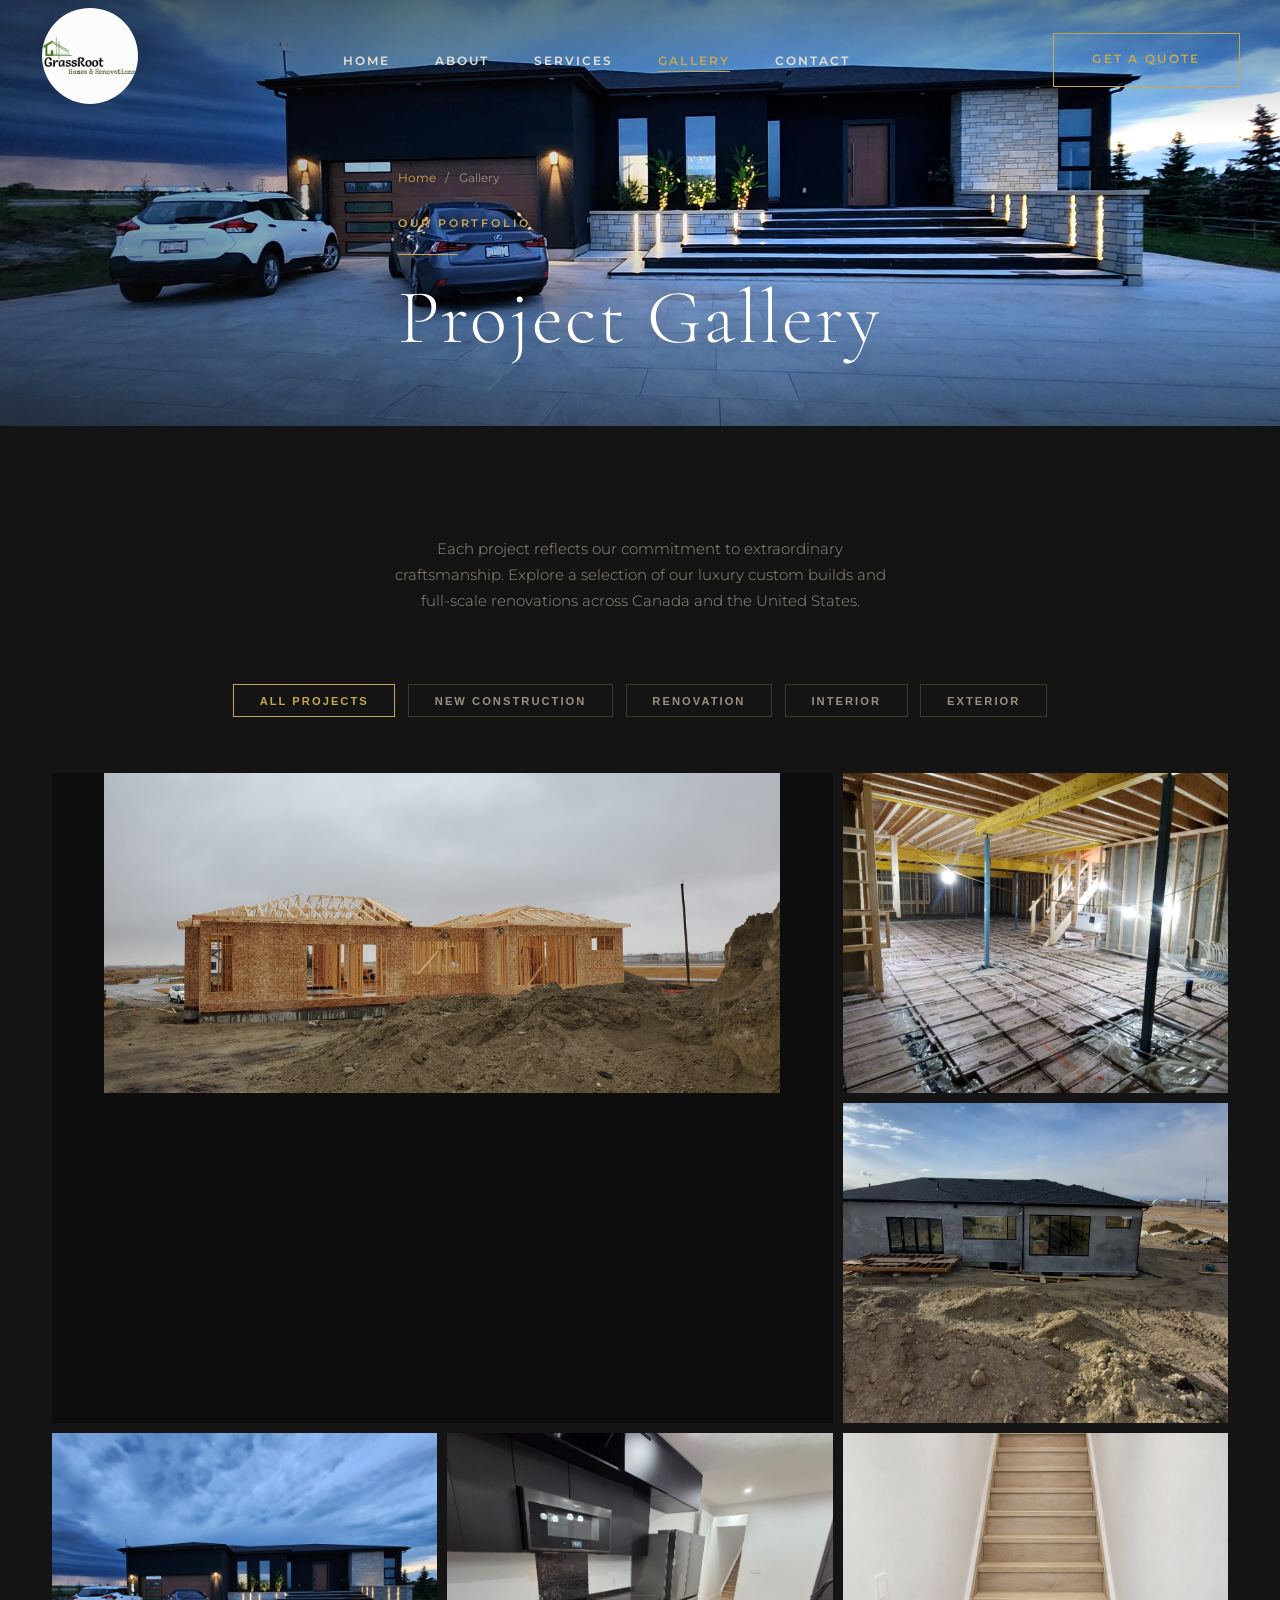
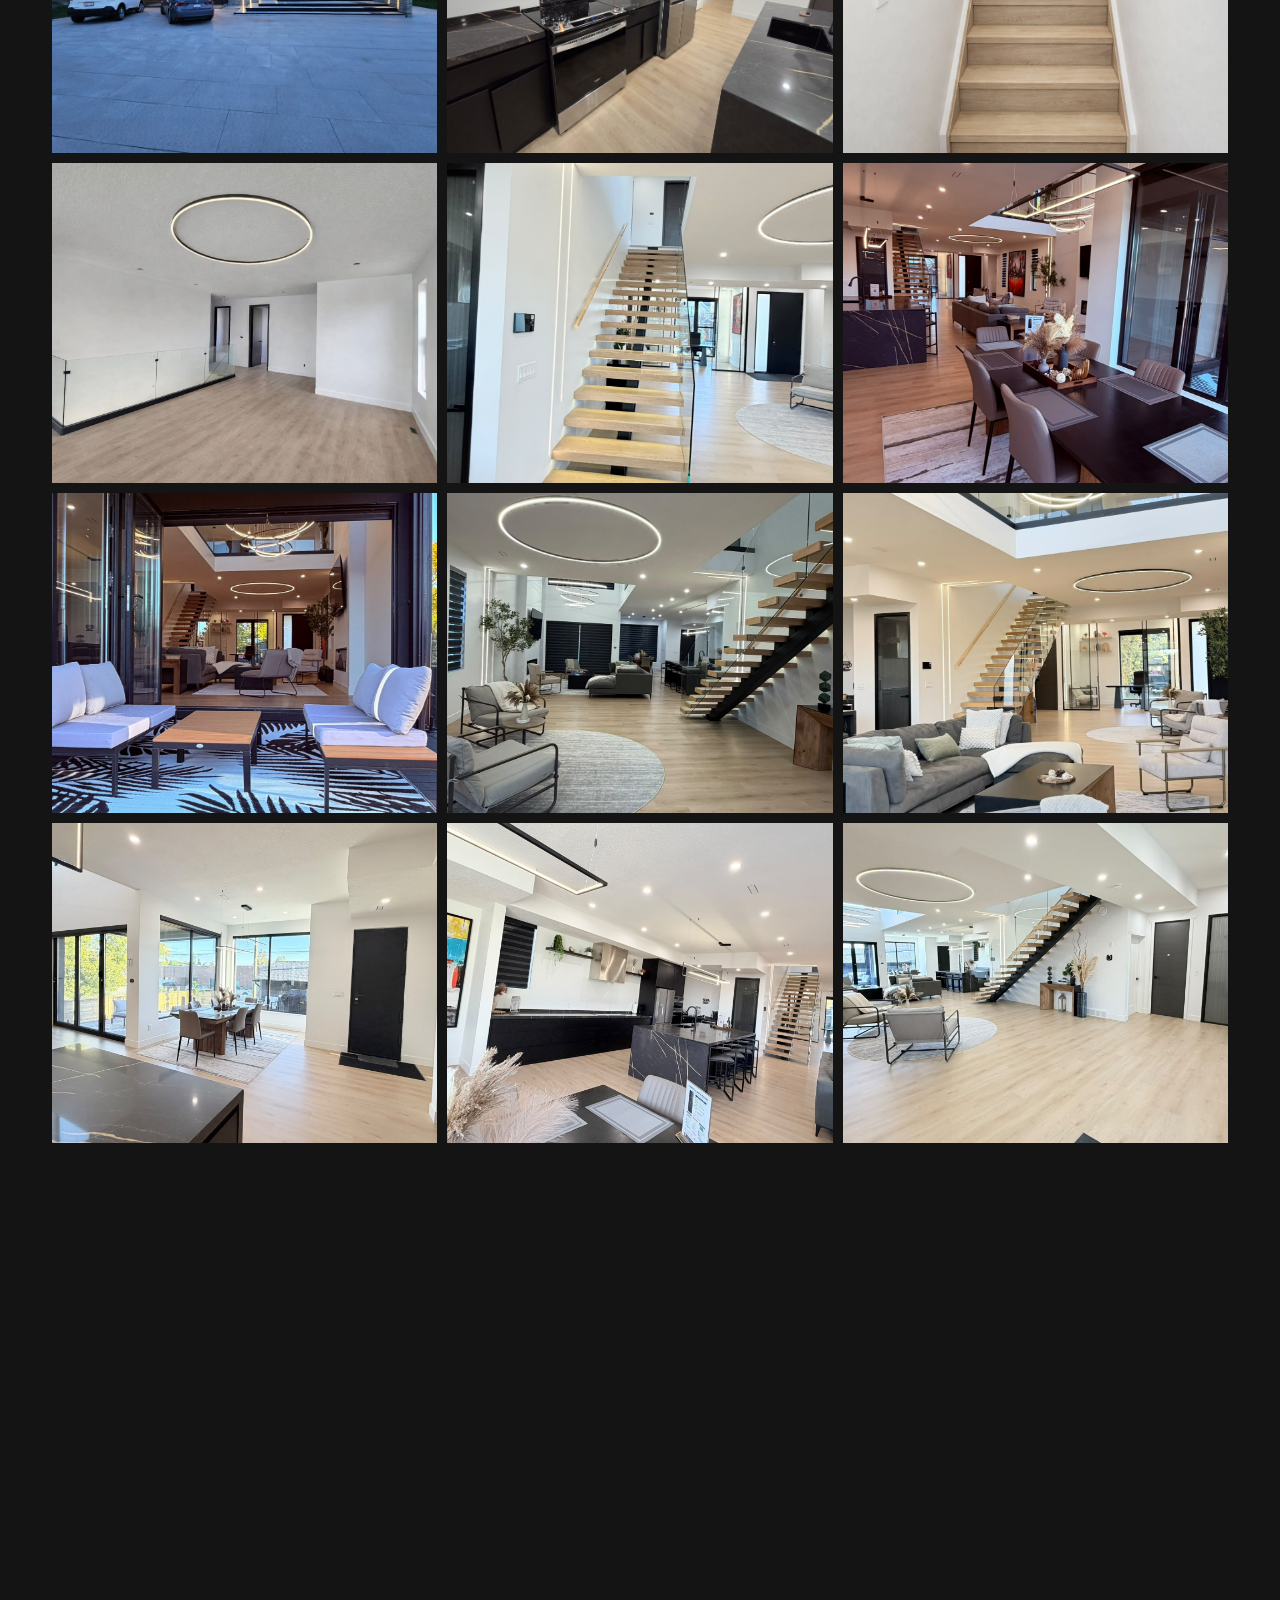
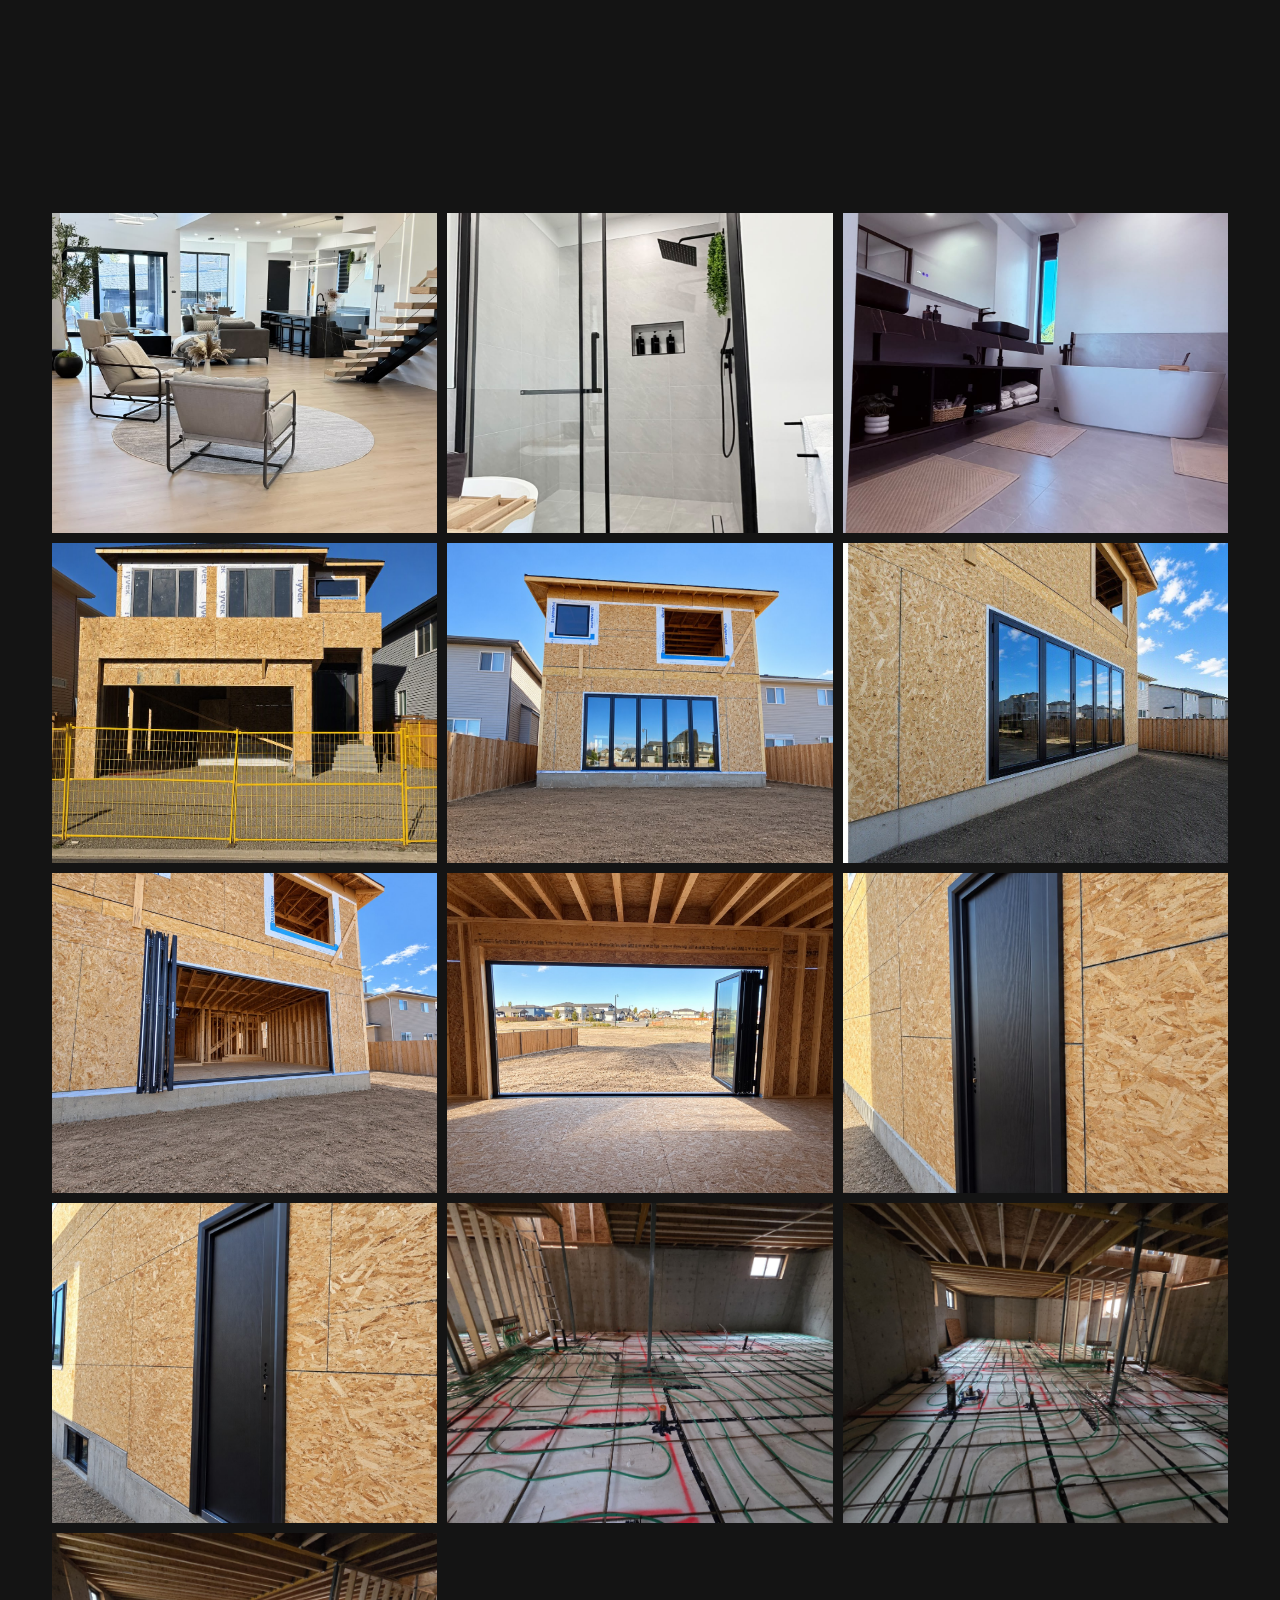
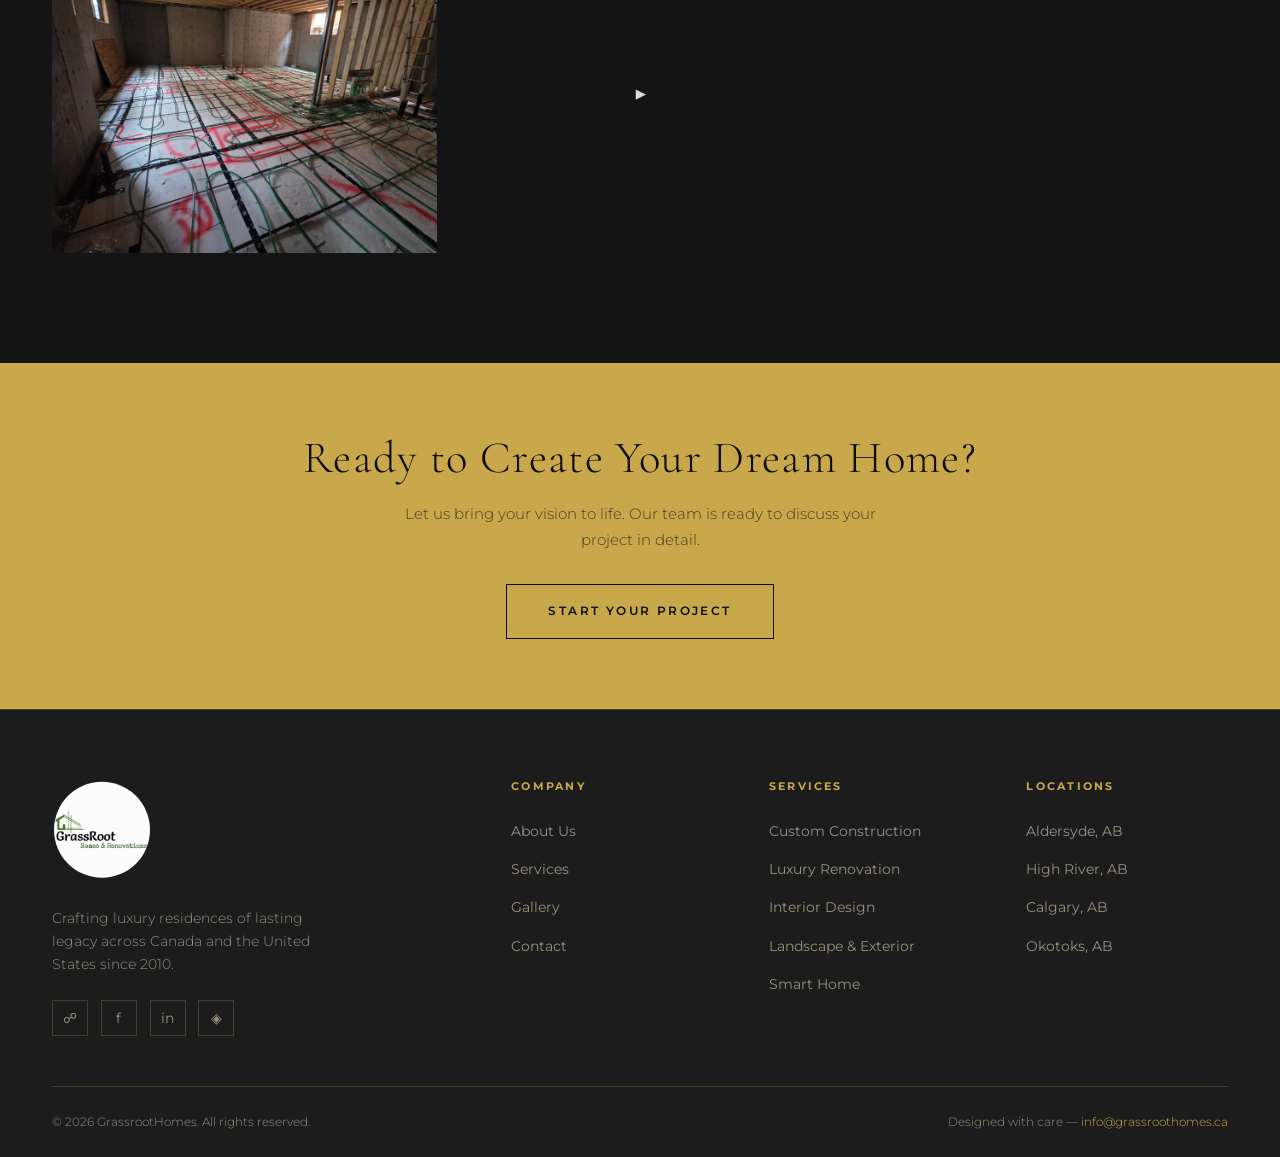
==== gallery.html @ 57a9278f "Brighten gallery page banner to match home page and fix clipped breadcrumb - Apply the home page her" ====
<!DOCTYPE html>
<html lang="en">
<head>
  <meta charset="UTF-8">
  <meta name="viewport" content="width=device-width, initial-scale=1.0, viewport-fit=cover">
  <title>Gallery — GrassrootHomes | Luxury Construction &amp; Renovation</title>
  <meta name="description" content="Browse GrassrootHomes' portfolio of luxury custom builds and renovations across Canada and the United States.">

  <!-- PWA / Installability -->
  <link rel="manifest" href="manifest.json">
  <meta name="theme-color" content="#C9A84C">

  <!-- iOS / Safari -->
  <meta name="apple-mobile-web-app-capable" content="yes">
  <meta name="apple-mobile-web-app-status-bar-style" content="black-translucent">
  <meta name="apple-mobile-web-app-title" content="GrassrootHomes">
  <link rel="apple-touch-icon" href="images/Logo.png">

  <!-- Favicon -->
  <link rel="icon" href="images/Logo.png">

  <link rel="stylesheet" href="css/styles.css">

  <style>
    .page-hero-wrap { padding-top: calc(var(--nav-height) + 3rem); }
    .gallery-section { background: var(--dark-2); }
    .gallery-intro { max-width: 560px; margin: 0 auto; }
    .cta-band { background: var(--gold); padding: 70px 0; }
    .cta-band-inner { text-align: center; }
    .cta-band-title {
      color: var(--dark);
      font-family: 'Cormorant Garamond', serif;
      font-size: clamp(1.8rem, 3.5vw, 3rem);
      margin-bottom: 1rem;
    }
    .cta-band-text {
      color: rgba(13,13,13,0.7);
      margin-bottom: 2rem;
      max-width: 480px;
      margin-left: auto;
      margin-right: auto;
    }
    .cta-band-btn {
      display: inline-block;
      padding: 1rem 2.6rem;
      border: 1px solid var(--dark);
      color: var(--dark);
      font-size: 0.75rem;
      font-weight: 600;
      letter-spacing: 0.2em;
      text-transform: uppercase;
      transition: background 0.3s, color 0.3s;
      text-decoration: none;
    }
    .cta-band-btn:hover { background: var(--dark); color: var(--gold); }
    .hamburger { background: none; border: none; padding: 0; cursor: pointer; }
  </style>
</head>
<body>

  <!-- ══ NAVIGATION ══════════════════════════════════════════ -->
  <nav id="navbar" class="scrolled">
    <div class="nav-inner">
      <a href="index.html" class="nav-logo">
        <img src="images/Logo.png" alt="GrassrootHomes Logo">
      </a>
      <ul class="nav-links">
        <li><a href="index.html">Home</a></li>
        <li><a href="index.html#about">About</a></li>
        <li><a href="index.html#services">Services</a></li>
        <li><a href="gallery.html" class="active">Gallery</a></li>
        <li><a href="index.html#contact">Contact</a></li>
      </ul>
      <a href="index.html#contact" class="btn nav-cta">Get a Quote</a>
      <button type="button" class="hamburger" id="hamburger" aria-label="Menu">
        <span></span><span></span><span></span>
      </button>
    </div>
  </nav>

  <!-- Mobile Menu -->
  <div class="mobile-menu" id="mobileMenu">
    <a href="index.html">Home</a>
    <a href="index.html#about">About</a>
    <a href="index.html#services">Services</a>
    <a href="gallery.html">Gallery</a>
    <a href="index.html#contact">Contact</a>
    <a href="index.html#contact" class="btn btn-solid">Get a Quote</a>
  </div>

  <!-- ══ PAGE HERO ════════════════════════════════════════════ -->
  <div class="page-hero page-hero-wrap">
    <div class="page-hero-bg"></div>
    <div class="container page-hero-content">
      <div class="breadcrumb">
        <a href="index.html">Home</a>
        <span>/</span>
        <span>Gallery</span>
      </div>
      <span class="label">Our Portfolio</span>
      <span class="gold-line"></span>
      <h1>Project Gallery</h1>
    </div>
  </div>

  <!-- ══ GALLERY SECTION ════════════════════════════════════ -->
  <section class="section gallery-section">
    <div class="container">

      <div class="section-header fade-up">
        <p class="gallery-intro">
          Each project reflects our commitment to extraordinary craftsmanship. Explore a selection of our luxury custom builds and full-scale renovations across Canada and the United States.
        </p>
      </div>

      <!-- Filter Tabs -->
      <div class="gallery-filter" id="galleryFilter">
        <button type="button" class="filter-btn active" data-filter="all">All Projects</button>
        <button type="button" class="filter-btn" data-filter="construction">New Construction</button>
        <button type="button" class="filter-btn" data-filter="renovation">Renovation</button>
        <button type="button" class="filter-btn" data-filter="interior">Interior</button>
        <button type="button" class="filter-btn" data-filter="exterior">Exterior</button>
      </div>

      <!-- Full Gallery Grid -->
      <div class="gallery-full" id="galleryGrid">

        <!-- Aldersyde: Stage 1 — Framing -->
        <div class="gallery-item fade-up" data-category="exterior construction">
          <img src="images/WhatsApp Image 2026-03-02 at 9.20.09 PM.jpeg"
               alt="Wood framing stage — exterior structure taking shape"
               data-title="Stage 1: Wood Framing — Aldersyde, Alberta">
          <div class="gallery-overlay"><span>&#43;</span></div>
        </div>

        <!-- Aldersyde: Stage 2 — Radiant Floor Heating -->
        <div class="gallery-item fade-up" data-category="interior construction">
          <img src="images/WhatsApp Image 2026-03-02 at 9.17.06 PM.jpeg"
               alt="Radiant in-floor heating system installation"
               data-title="Stage 2: Radiant Floor Heating — Aldersyde, Alberta">
          <div class="gallery-overlay"><span>&#43;</span></div>
        </div>

        <!-- Aldersyde: Stage 3 — Exterior Finishing -->
        <div class="gallery-item fade-up" data-category="exterior construction">
          <img src="images/WhatsApp Image 2026-03-02 at 9.08.34 PM.jpeg"
               alt="Exterior stucco and finishing near completion"
               data-title="Stage 3: Exterior Finishing — Aldersyde, Alberta">
          <div class="gallery-overlay"><span>&#43;</span></div>
        </div>

        <!-- Aldersyde: Final — Completed Home -->
        <div class="gallery-item fade-up" data-category="exterior construction">
          <img src="images/WhatsApp Image 2026-03-02 at 9.31.59 PM.jpeg"
               alt="Completed luxury home exterior at dusk"
               data-title="Final: Completed Home — Aldersyde, Alberta">
          <div class="gallery-overlay"><span>&#43;</span></div>
        </div>

        <!-- High River: Gourmet Kitchen -->
        <div class="gallery-item fade-up" data-category="interior">
          <img src="images/WhatsApp Image 2026-04-16 at 11.29.48 AM.jpeg"
               alt="Gourmet kitchen with black cabinetry, marble counters and built-in appliances"
               data-title="Gourmet Kitchen — High River, Canada">
          <div class="gallery-overlay"><span>&#43;</span></div>
        </div>

        <!-- High River: Oak Staircase -->
        <div class="gallery-item fade-up" data-category="interior">
          <img src="images/WhatsApp Image 2026-04-16 at 12.04.38 PM.jpeg"
               alt="Enclosed staircase with wide-plank oak treads"
               data-title="Oak Staircase — High River, Canada">
          <div class="gallery-overlay"><span>&#43;</span></div>
        </div>

        <!-- High River: Upper Floor Loft & Glass Railing -->
        <div class="gallery-item fade-up" data-category="interior">
          <img src="images/WhatsApp Image 2026-04-16 at 1.12.04 PM.jpeg"
               alt="Upper floor loft with glass railing and circular LED light"
               data-title="Upper Floor Loft &amp; Glass Railing — High River, Canada">
          <div class="gallery-overlay"><span>&#43;</span></div>
        </div>

        <!-- High River: Floating Staircase & LED Accents -->
        <div class="gallery-item fade-up" data-category="interior">
          <img src="images/WhatsApp Image 2026-09-28 at 9.22.51 PM (4).jpeg"
               alt="Floating oak staircase with glass panel and LED accent lighting"
               data-title="Floating Staircase &amp; LED Accents — High River, Canada">
          <div class="gallery-overlay"><span>&#43;</span></div>
        </div>

        <!-- High River: Dining Room -->
        <div class="gallery-item fade-up" data-category="interior">
          <img src="images/WhatsApp Image 2026-09-28 at 9.22.50 PM (2).jpeg"
               alt="Dining room with dark wood table and linear pendant lighting"
               data-title="Dining Room — High River, Canada">
          <div class="gallery-overlay"><span>&#43;</span></div>
        </div>

        <!-- High River: Covered Patio & Outdoor Living -->
        <div class="gallery-item fade-up" data-category="exterior">
          <img src="images/WhatsApp Image 2026-09-28 at 9.22.50 PM (3).jpeg"
               alt="Covered patio with outdoor lounge seating opening into the living area"
               data-title="Covered Patio &amp; Outdoor Living — High River, Canada">
          <div class="gallery-overlay"><span>&#43;</span></div>
        </div>

        <!-- High River: Open-Concept Living & Staircase -->
        <div class="gallery-item fade-up" data-category="interior">
          <img src="images/WhatsApp Image 2026-09-28 at 9.22.50 PM.jpeg"
               alt="Open-concept living area with floating staircase and circular LED light"
               data-title="Open-Concept Living &amp; Staircase — High River, Canada">
          <div class="gallery-overlay"><span>&#43;</span></div>
        </div>

        <!-- High River: Double-Height Living Room -->
        <div class="gallery-item fade-up" data-category="interior">
          <img src="images/WhatsApp Image 2026-09-28 at 9.22.51 PM (2).jpeg"
               alt="Double-height living room with tiered ring chandelier and glass-railed loft"
               data-title="Double-Height Living Room — High River, Canada">
          <div class="gallery-overlay"><span>&#43;</span></div>
        </div>

        <!-- High River: Kitchen Island & Dining Nook -->
        <div class="gallery-item fade-up" data-category="interior">
          <img src="images/WhatsApp Image 2026-09-28 at 9.22.51 PM (3).jpeg"
               alt="Kitchen island looking toward the dining nook and large windows"
               data-title="Kitchen Island &amp; Dining Nook — High River, Canada">
          <div class="gallery-overlay"><span>&#43;</span></div>
        </div>

        <!-- High River: Open Kitchen & Great Room -->
        <div class="gallery-item fade-up" data-category="interior">
          <img src="images/WhatsApp Image 2026-09-28 at 9.22.51 PM (5).jpeg"
               alt="Open kitchen and great room with modern artwork"
               data-title="Open Kitchen &amp; Great Room — High River, Canada">
          <div class="gallery-overlay"><span>&#43;</span></div>
        </div>

        <!-- High River: Main Floor Living -->
        <div class="gallery-item fade-up" data-category="interior">
          <img src="images/WhatsApp Image 2026-09-28 at 9.22.51 PM (6).jpeg"
               alt="Bright main floor living area with floating staircase"
               data-title="Main Floor Living — High River, Canada">
          <div class="gallery-overlay"><span>&#43;</span></div>
        </div>

        <!-- High River: View Through the Glass Entry -->
        <div class="gallery-item fade-up" data-category="interior">
          <img src="images/WhatsApp Image 2026-09-28 at 9.22.51 PM (7).jpeg"
               alt="Open-concept living area seen through a glass entry door, with a floating oak staircase"
               data-title="View Through the Glass Entry — High River, Canada">
          <div class="gallery-overlay"><span>&#43;</span></div>
        </div>

        <!-- High River: Great Room & Fireplace -->
        <div class="gallery-item fade-up" data-category="interior">
          <img src="images/WhatsApp Image 2026-09-28 at 9.22.51 PM.jpeg"
               alt="Great room with fireplace, tiered chandelier and large windows"
               data-title="Great Room &amp; Fireplace — High River, Canada">
          <div class="gallery-overlay"><span>&#43;</span></div>
        </div>

        <!-- High River: Waterfall Island & Breakfast Bar -->
        <div class="gallery-item fade-up" data-category="interior">
          <img src="images/WhatsApp Image 2026-09-28 at 9.22.52 PM (2).jpeg"
               alt="Waterfall marble kitchen island with breakfast bar seating"
               data-title="Waterfall Island &amp; Breakfast Bar — High River, Canada">
          <div class="gallery-overlay"><span>&#43;</span></div>
        </div>

        <!-- High River: Glass-Railed Staircase -->
        <div class="gallery-item fade-up" data-category="interior">
          <img src="images/WhatsApp Image 2026-09-28 at 9.22.52 PM (3).jpeg"
               alt="Oak staircase with glass railing seen from the upper floor"
               data-title="Glass-Railed Staircase — High River, Canada">
          <div class="gallery-overlay"><span>&#43;</span></div>
        </div>

        <!-- High River: Upper Family Room -->
        <div class="gallery-item fade-up" data-category="interior">
          <img src="images/WhatsApp Image 2026-09-28 at 9.22.52 PM (5).jpeg"
               alt="Upper floor family room with sectional and circular LED light"
               data-title="Upper Family Room — High River, Canada">
          <div class="gallery-overlay"><span>&#43;</span></div>
        </div>

        <!-- High River: Upper Landing -->
        <div class="gallery-item fade-up" data-category="interior">
          <img src="images/WhatsApp Image 2026-09-28 at 9.22.52 PM (6).jpeg"
               alt="Upper landing overlooking the staircase with glass railing"
               data-title="Upper Landing — High River, Canada">
          <div class="gallery-overlay"><span>&#43;</span></div>
        </div>

        <!-- High River: Lounge & Ring Light -->
        <div class="gallery-item fade-up" data-category="interior">
          <img src="images/WhatsApp Image 2026-09-28 at 9.22.52 PM.jpeg"
               alt="Lounge seating beneath a circular LED light with open staircase beyond"
               data-title="Lounge &amp; Ring Light — High River, Canada">
          <div class="gallery-overlay"><span>&#43;</span></div>
        </div>

        <!-- High River: Walk-In Glass Shower -->
        <div class="gallery-item fade-up" data-category="interior">
          <img src="images/WhatsApp Image 2026-09-28 at 9.22.53 PM (1).jpeg"
               alt="Walk-in glass shower with black fixtures and tiled niche"
               data-title="Walk-In Glass Shower — High River, Canada">
          <div class="gallery-overlay"><span>&#43;</span></div>
        </div>

        <!-- High River: Spa Ensuite & Freestanding Tub -->
        <div class="gallery-item fade-up" data-category="interior">
          <img src="images/WhatsApp Image 2026-09-28 at 9.22.53 PM.jpeg"
               alt="Spa-style ensuite with freestanding tub and floating vanity"
               data-title="Spa Ensuite &amp; Freestanding Tub — High River, Canada">
          <div class="gallery-overlay"><span>&#43;</span></div>
        </div>

        <!-- High River Build: Framing & Sheathing — Front Elevation -->
        <div class="gallery-item fade-up" data-category="exterior construction">
          <img src="images/high-river-build-front.jpg"
               alt="Two-storey home with framing, sheathing and housewrap complete behind site fencing"
               data-title="Framing &amp; Sheathing — Front Elevation — High River, Canada">
          <div class="gallery-overlay"><span>&#43;</span></div>
        </div>

        <!-- High River Build: Rear Elevation & Window Wall -->
        <div class="gallery-item fade-up" data-category="exterior construction">
          <img src="images/high-river-build-rear.jpg"
               alt="Rear elevation with sheathing complete and a wide multi-panel window wall installed"
               data-title="Rear Elevation &amp; Window Wall — High River, Canada">
          <div class="gallery-overlay"><span>&#43;</span></div>
        </div>

        <!-- High River Build: Floor-to-Ceiling Window Wall -->
        <div class="gallery-item fade-up" data-category="exterior construction">
          <img src="images/high-river-build-window-wall.jpg"
               alt="Floor-to-ceiling black-framed window wall set into the sheathed exterior"
               data-title="Floor-to-Ceiling Window Wall — High River, Canada">
          <div class="gallery-overlay"><span>&#43;</span></div>
        </div>

        <!-- High River Build: Folding Patio Door Installed -->
        <div class="gallery-item fade-up" data-category="exterior construction">
          <img src="images/high-river-build-folding-door.jpg"
               alt="Large folding patio door system installed in the framed exterior wall"
               data-title="Folding Patio Door Installed — High River, Canada">
          <div class="gallery-overlay"><span>&#43;</span></div>
        </div>

        <!-- High River Build: Indoor–Outdoor Opening from Inside -->
        <div class="gallery-item fade-up" data-category="interior construction">
          <img src="images/high-river-build-folding-door-inside.jpg"
               alt="View from inside the framed main floor through the open folding patio door"
               data-title="Indoor–Outdoor Opening from Inside — High River, Canada">
          <div class="gallery-overlay"><span>&#43;</span></div>
        </div>

        <!-- High River Build: Side Entry Door -->
        <div class="gallery-item fade-up" data-category="exterior construction">
          <img src="images/high-river-build-side-door.jpg"
               alt="Black steel side entry door installed in the sheathed exterior wall"
               data-title="Side Entry Door — High River, Canada">
          <div class="gallery-overlay"><span>&#43;</span></div>
        </div>

        <!-- High River Build: Side Entry & Basement Window -->
        <div class="gallery-item fade-up" data-category="exterior construction">
          <img src="images/high-river-build-side-door-2.jpg"
               alt="Side entry door and basement window along the foundation wall"
               data-title="Side Entry &amp; Basement Window — High River, Canada">
          <div class="gallery-overlay"><span>&#43;</span></div>
        </div>

        <!-- High River Build: Basement Radiant Floor Heating -->
        <div class="gallery-item fade-up" data-category="interior construction">
          <img src="images/high-river-build-radiant-1.jpg"
               alt="Basement radiant in-floor heating tubing laid over insulation before the slab pour"
               data-title="Basement Radiant Floor Heating — High River, Canada">
          <div class="gallery-overlay"><span>&#43;</span></div>
        </div>

        <!-- High River Build: Radiant Heating Loops & Rough-In -->
        <div class="gallery-item fade-up" data-category="interior construction">
          <img src="images/high-river-build-radiant-2.jpg"
               alt="Radiant heating loops and plumbing rough-in across the basement floor"
               data-title="Radiant Heating Loops &amp; Rough-In — High River, Canada">
          <div class="gallery-overlay"><span>&#43;</span></div>
        </div>

        <!-- High River Build: Basement In-Floor Heating Layout -->
        <div class="gallery-item fade-up" data-category="interior construction">
          <img src="images/high-river-build-radiant-3.jpg"
               alt="Wide view of the basement with in-floor heating tubing and steel support posts"
               data-title="Basement In-Floor Heating Layout — High River, Canada">
          <div class="gallery-overlay"><span>&#43;</span></div>
        </div>

        <!-- High River Build: Radiant Floor Walkthrough (video) -->
        <div class="gallery-item gallery-item--video fade-up" data-category="interior construction">
          <video src="images/high-river-build-walkthrough.mp4"
                 muted loop playsinline autoplay preload="metadata"
                 aria-label="Walkthrough of the basement radiant in-floor heating tubing before the slab pour"
                 data-title="Radiant Floor Heating Walkthrough — High River, Canada"></video>
          <div class="gallery-overlay"><span>&#9654;</span></div>
        </div>

      </div>
    </div>
  </section>

  <!-- ══ CTA BAND ════════════════════════════════════════════ -->
  <section class="cta-band">
    <div class="container cta-band-inner">
      <h2 class="cta-band-title">Ready to Create Your Dream Home?</h2>
      <p class="cta-band-text">
        Let us bring your vision to life. Our team is ready to discuss your project in detail.
      </p>
      <a href="index.html#contact" class="cta-band-btn">Start Your Project</a>
    </div>
  </section>

  <!-- ══ FOOTER ══════════════════════════════════════════════ -->
  <footer>
    <div class="container">
      <div class="footer-main">
        <div class="footer-brand">
          <img src="images/Logo.png" alt="GrassrootHomes">
          <p>Crafting luxury residences of lasting legacy across Canada and the United States since 2010.</p>
          <div class="footer-social">
            <a href="#" aria-label="Instagram">&#9741;</a>
            <a href="#" aria-label="Facebook">f</a>
            <a href="#" aria-label="LinkedIn">in</a>
            <a href="#" aria-label="Pinterest">&#9672;</a>
          </div>
        </div>
        <div class="footer-col">
          <h4>Company</h4>
          <ul>
            <li><a href="index.html#about">About Us</a></li>
            <li><a href="index.html#services">Services</a></li>
            <li><a href="gallery.html">Gallery</a></li>
            <li><a href="index.html#contact">Contact</a></li>
          </ul>
        </div>
        <div class="footer-col">
          <h4>Services</h4>
          <ul>
            <li><a href="index.html#services">Custom Construction</a></li>
            <li><a href="index.html#services">Luxury Renovation</a></li>
            <li><a href="index.html#services">Interior Design</a></li>
            <li><a href="index.html#services">Landscape &amp; Exterior</a></li>
            <li><a href="index.html#services">Smart Home</a></li>
          </ul>
        </div>
        <div class="footer-col">
          <h4>Locations</h4>
          <ul>
            <li><a href="index.html#contact">Aldersyde, AB</a></li>
            <li><a href="index.html#contact">High River, AB</a></li>
            <li><a href="index.html#contact">Calgary, AB</a></li>
            <li><a href="index.html#contact">Okotoks, AB</a></li>
          </ul>
        </div>
      </div>
      <div class="footer-bottom">
        <p>&copy; 2026 GrassrootHomes. All rights reserved.</p>
        <p>Designed with care &mdash; <a href="index.html#contact">info@grassroothomes.ca</a></p>
      </div>
    </div>
  </footer>

  <!-- Lightbox -->
  <div class="lightbox" id="lightbox">
    <span class="lightbox-close" id="lbClose">&times;</span>
    <button type="button" class="lightbox-prev" id="lbPrev">&#8249;</button>
    <img src="data:," alt="" id="lbImg">
    <video id="lbVideo" controls playsinline hidden></video>
    <button type="button" class="lightbox-next" id="lbNext">&#8250;</button>
    <div class="lightbox-caption" id="lbCaption"></div>
  </div>

  <!-- ══ SCRIPTS ═════════════════════════════════════════════ -->
  <script>
    const navbar = document.getElementById('navbar');
    window.addEventListener('scroll', () => {
      navbar.classList.toggle('scrolled', window.scrollY > 50);
    });

    const hamburger = document.getElementById('hamburger');
    const mobileMenu = document.getElementById('mobileMenu');
    hamburger.addEventListener('click', () => mobileMenu.classList.toggle('open'));
    mobileMenu.querySelectorAll('a').forEach(a => {
      a.addEventListener('click', () => mobileMenu.classList.remove('open'));
    });

    const fadeEls = document.querySelectorAll('.fade-up');
    const observer = new IntersectionObserver((entries) => {
      entries.forEach((entry, i) => {
        if (entry.isIntersecting) {
          setTimeout(() => entry.target.classList.add('visible'), i * 90);
          observer.unobserve(entry.target);
        }
      });
    }, { threshold: 0.1 });
    fadeEls.forEach(el => observer.observe(el));

    const filterBtns = document.querySelectorAll('.filter-btn');
    const galleryItems = document.querySelectorAll('#galleryGrid .gallery-item');

    filterBtns.forEach(btn => {
      btn.addEventListener('click', () => {
        filterBtns.forEach(b => b.classList.remove('active'));
        btn.classList.add('active');
        const filter = btn.dataset.filter;
        galleryItems.forEach(item => {
          const cats = item.dataset.category || '';
          item.style.display = (filter === 'all' || cats.includes(filter)) ? '' : 'none';
        });
      });
    });

    const lightbox  = document.getElementById('lightbox');
    const lbImg     = document.getElementById('lbImg');
    const lbVideo   = document.getElementById('lbVideo');
    const lbCaption = document.getElementById('lbCaption');
    const lbClose   = document.getElementById('lbClose');
    const lbPrev    = document.getElementById('lbPrev');
    const lbNext    = document.getElementById('lbNext');

    let currentIndex = 0;
    let visibleItems = [];

    function openLightbox(index) {
      visibleItems = [...galleryItems].filter(el => el.style.display !== 'none');
      currentIndex = index;
      updateLightbox();
      lightbox.classList.add('open');
      document.body.style.overflow = 'hidden';
    }

    function updateLightbox() {
      const media = visibleItems[currentIndex].querySelector('img, video');
      const isVideo = media.tagName === 'VIDEO';
      lbVideo.pause();
      lbImg.hidden = isVideo;
      lbVideo.hidden = !isVideo;
      if (isVideo) {
        lbVideo.src = media.getAttribute('src');
        lbVideo.play().catch(() => {});
      } else {
        lbVideo.removeAttribute('src');
        lbImg.src = media.src;
        lbImg.alt = media.alt;
      }
      lbCaption.textContent = media.dataset.title || media.alt || media.getAttribute('aria-label');
    }

    function closeLightbox() {
      lbVideo.pause();
      lightbox.classList.remove('open');
      document.body.style.overflow = '';
    }

    galleryItems.forEach(item => {
      item.addEventListener('click', () => {
        visibleItems = [...galleryItems].filter(el => el.style.display !== 'none');
        const visIdx = visibleItems.indexOf(item);
        openLightbox(visIdx >= 0 ? visIdx : 0);
      });
    });

    lbClose.addEventListener('click', closeLightbox);
    lightbox.addEventListener('click', e => {
      if (e.target === lightbox) closeLightbox();
    });
    lbPrev.addEventListener('click', () => {
      currentIndex = (currentIndex - 1 + visibleItems.length) % visibleItems.length;
      updateLightbox();
    });
    lbNext.addEventListener('click', () => {
      currentIndex = (currentIndex + 1) % visibleItems.length;
      updateLightbox();
    });
    document.addEventListener('keydown', e => {
      if (!lightbox.classList.contains('open')) return;
      if (e.key === 'ArrowLeft')  { currentIndex = (currentIndex - 1 + visibleItems.length) % visibleItems.length; updateLightbox(); }
      if (e.key === 'ArrowRight') { currentIndex = (currentIndex + 1) % visibleItems.length; updateLightbox(); }
      if (e.key === 'Escape')     closeLightbox();
    });

    let swipeStartX = 0;
    let swipeStartY = 0;
    lightbox.addEventListener('touchstart', e => {
      swipeStartX = e.changedTouches[0].clientX;
      swipeStartY = e.changedTouches[0].clientY;
    }, { passive: true });
    lightbox.addEventListener('touchend', e => {
      const dx = e.changedTouches[0].clientX - swipeStartX;
      const dy = e.changedTouches[0].clientY - swipeStartY;
      if (Math.abs(dx) > 50 && Math.abs(dx) > Math.abs(dy)) {
        currentIndex = dx < 0
          ? (currentIndex + 1) % visibleItems.length
          : (currentIndex - 1 + visibleItems.length) % visibleItems.length;
        updateLightbox();
      }
    }, { passive: true });

    if ('serviceWorker' in navigator) {
      window.addEventListener('load', () => {
        navigator.serviceWorker.register('./sw.js').catch(() => {});
      });
    }
  </script>
</body>
</html>
---- css/styles.css ----
/* ============================================================
   GRASSROOT HOMES — Luxury Construction & Renovation
   Global Styles
   ============================================================ */

@import url('https://fonts.googleapis.com/css2?family=Cormorant+Garamond:ital,wght@0,300;0,400;0,600;1,300;1,400&family=Montserrat:wght@300;400;500;600;700&display=swap');

:root {
  --gold:        #C9A84C;
  --gold-light:  #E2C882;
  --dark:        #0D0D0D;
  --dark-2:      #141414;
  --dark-3:      #1C1C1C;
  --dark-4:      #242424;
  --text:        #E8E2D6;
  --text-muted:  #9A9080;
  --white:       #FFFFFF;
  --border:      rgba(201,168,76,0.25);
  --nav-height:  120px;
  --transition:  0.35s ease;
}

*, *::before, *::after {
  box-sizing: border-box;
  margin: 0;
  padding: 0;
  -webkit-tap-highlight-color: transparent;
}

html { scroll-behavior: smooth; font-size: 16px; }

body {
  font-family: 'Montserrat', sans-serif;
  background: var(--dark);
  color: var(--text);
  line-height: 1.7;
  overflow-x: hidden;
  -webkit-font-smoothing: antialiased;
  -moz-osx-font-smoothing: grayscale;
}

/* Remove 300ms tap delay on all interactive elements */
a, button, [role="button"], .btn, .hamburger, .gallery-item,
.filter-btn, .lightbox-close, .lightbox-prev, .lightbox-next,
.service-card, .testimonial, input, select, textarea {
  touch-action: manipulation;
}

/* Ensure pointer cursor on interactive elements */
button, .filter-btn, .lightbox-close, .lightbox-prev, .lightbox-next { cursor: pointer; }

/* ── Typography ─────────────────────────────────────────── */
h1, h2, h3, h4 {
  font-family: 'Cormorant Garamond', serif;
  font-weight: 300;
  letter-spacing: 0.03em;
  line-height: 1.15;
}

h1 { font-size: clamp(2.8rem, 6vw, 5.5rem); }
h2 { font-size: clamp(2rem, 4vw, 3.4rem); }
h3 { font-size: clamp(1.4rem, 2.5vw, 2rem); }

a { text-decoration: none; color: inherit; transition: color var(--transition); }

p { font-weight: 300; color: var(--text-muted); font-size: 0.95rem; }

/* ── Utility ─────────────────────────────────────────────── */
.container { max-width: 1240px; margin: 0 auto; padding: 0 2rem; }
.section    { padding: 110px 0; }
.section-sm { padding: 70px 0; }

.gold-line {
  display: block;
  width: 60px;
  height: 1px;
  background: var(--gold);
  margin: 1.2rem 0;
}
.gold-line.center { margin: 1.2rem auto; }

.label {
  font-size: 0.7rem;
  font-weight: 600;
  letter-spacing: 0.25em;
  text-transform: uppercase;
  color: var(--gold);
}

.btn {
  display: inline-block;
  padding: 1rem 2.4rem;
  font-family: 'Montserrat', sans-serif;
  font-size: 0.75rem;
  font-weight: 600;
  letter-spacing: 0.2em;
  text-transform: uppercase;
  border: 1px solid var(--gold);
  color: var(--gold);
  background: transparent;
  cursor: pointer;
  transition: background var(--transition), color var(--transition);
}
.btn:hover { background: var(--gold); color: var(--dark); }
.btn-solid  { background: var(--gold); color: var(--dark); }
.btn-solid:hover { background: var(--gold-light); border-color: var(--gold-light); }

/* ── Navigation ─────────────────────────────────────────── */
#navbar {
  position: fixed;
  top: 0; left: 0; width: 100%;
  height: var(--nav-height);
  z-index: 1000;
  transition: background var(--transition), box-shadow var(--transition);
}
#navbar.scrolled {
  background: rgba(13,13,13,0.97);
  box-shadow: 0 1px 0 var(--border);
}

.nav-inner {
  max-width: 1400px;
  margin: 0 auto;
  height: 100%;
  padding: 0 calc(2.5rem + env(safe-area-inset-right)) 0 calc(2.5rem + env(safe-area-inset-left));
  display: flex;
  align-items: center;
  justify-content: space-between;
}

.nav-logo img { height: 100px; width: 100px; object-fit: contain; clip-path: circle(48% at 50% 50%); }

.nav-links {
  display: flex;
  gap: 2.8rem;
  list-style: none;
}
.nav-links a {
  font-size: 0.72rem;
  font-weight: 600;
  letter-spacing: 0.18em;
  text-transform: uppercase;
  color: var(--text);
  position: relative;
  padding-bottom: 4px;
}
.nav-links a::after {
  content: '';
  position: absolute;
  bottom: 0; left: 0;
  width: 0; height: 1px;
  background: var(--gold);
  transition: width var(--transition);
}
.nav-links a:hover, .nav-links a.active { color: var(--gold); }
.nav-links a:hover::after, .nav-links a.active::after { width: 100%; }

.nav-cta { font-size: 0.72rem; }

/* Hamburger */
.hamburger {
  display: none;
  flex-direction: column;
  align-items: center;
  justify-content: center;
  gap: 5px;
  cursor: pointer;
  padding: 10px;
  min-width: 44px;
  min-height: 44px;
}
.hamburger span {
  display: block;
  width: 26px; height: 1.5px;
  background: var(--text);
  transition: var(--transition);
}

/* Mobile menu */
.mobile-menu {
  display: none;
  position: fixed;
  top: var(--nav-height); left: 0;
  width: 100%; height: calc(100vh - var(--nav-height));
  background: var(--dark-2);
  flex-direction: column;
  align-items: center;
  justify-content: center;
  gap: 2.5rem;
  z-index: 999;
}
.mobile-menu.open { display: flex; }
.mobile-menu a {
  font-size: 1rem;
  font-weight: 600;
  letter-spacing: 0.2em;
  text-transform: uppercase;
  color: var(--text);
}
.mobile-menu a:hover { color: var(--gold); }

/* ── Hero ────────────────────────────────────────────────── */
#hero {
  position: relative;
  height: 100vh;
  min-height: 700px;
  display: flex;
  align-items: center;
  overflow: hidden;
}

.hero-bg {
  position: absolute;
  inset: 0;
}
/* Photo is a dusk shot, so lift its brightness and warmth */
.hero-bg::before {
  content: '';
  position: absolute;
  inset: 0;
  background: url('../images/Copilot_20260414_224356.png') center/cover no-repeat;
  filter: brightness(1.25) contrast(1.05) saturate(1.05);
}
/* Light shade only behind the text so the house stays bright */
.hero-bg::after {
  content: '';
  position: absolute;
  inset: 0;
  background:
    linear-gradient(to bottom, rgba(13,13,13,0.45) 0%, rgba(13,13,13,0) 22%),
    linear-gradient(to right, rgba(13,13,13,0.62) 0%, rgba(13,13,13,0.38) 42%, rgba(13,13,13,0) 75%);
}

/* Keep the gold accents and outline button crisp over the brighter photo */
.hero-content .label,
.hero-content h1 em,
.hero-scroll { text-shadow: 0 1px 10px rgba(0,0,0,0.65); }
.hero-actions .btn:not(.btn-solid) {
  background: rgba(13,13,13,0.35);
  backdrop-filter: blur(4px);
  -webkit-backdrop-filter: blur(4px);
}

.hero-content {
  position: relative;
  z-index: 2;
  max-width: 680px;
}

.hero-content .label { margin-bottom: 1.4rem; }

.hero-content h1 {
  color: var(--white);
  margin-bottom: 0.3rem;
  text-shadow: 0 2px 24px rgba(0,0,0,0.45);
}
.hero-content h1 em {
  font-style: italic;
  color: var(--gold);
}

.hero-content p {
  margin: 1.8rem 0 2.6rem;
  font-size: 1rem;
  color: rgba(245,240,230,0.92);
  text-shadow: 0 1px 12px rgba(0,0,0,0.6);
  max-width: 480px;
  line-height: 1.9;
}

.hero-actions { display: flex; gap: 1.2rem; flex-wrap: wrap; }

.hero-scroll {
  position: absolute;
  bottom: 2.5rem; left: 50%;
  transform: translateX(-50%);
  display: flex;
  flex-direction: column;
  align-items: center;
  gap: 0.5rem;
  z-index: 2;
  color: var(--gold);
  font-size: 0.65rem;
  letter-spacing: 0.2em;
  text-transform: uppercase;
  animation: bounce 2s infinite;
}
.hero-scroll::after {
  content: '';
  display: block;
  width: 1px;
  height: 40px;
  background: var(--gold);
}
@keyframes bounce {
  0%,100% { transform: translateX(-50%) translateY(0); }
  50%      { transform: translateX(-50%) translateY(8px); }
}

/* ── Stats Bar ───────────────────────────────────────────── */
#stats {
  background: var(--dark-3);
  border-top: 1px solid var(--border);
  border-bottom: 1px solid var(--border);
  padding: 50px 0;
}
.stats-grid {
  display: grid;
  grid-template-columns: repeat(4, 1fr);
  gap: 0;
  text-align: center;
}
.stat-item {
  padding: 1.5rem 2rem;
  border-right: 1px solid var(--border);
}
.stat-item:last-child { border-right: none; }
.stat-num {
  font-family: 'Cormorant Garamond', serif;
  font-size: 3.2rem;
  font-weight: 300;
  color: var(--gold);
  line-height: 1;
  display: block;
}
.stat-label {
  font-size: 0.68rem;
  letter-spacing: 0.2em;
  text-transform: uppercase;
  color: var(--text-muted);
  margin-top: 0.5rem;
  display: block;
}

/* ── About ───────────────────────────────────────────────── */
#about {
  background: var(--dark-2);
}

.about-grid {
  display: grid;
  grid-template-columns: 1fr 1fr;
  gap: 5rem;
  align-items: center;
}

.about-img-wrap {
  position: relative;
}
.about-img-main {
  width: 100%;
  aspect-ratio: 4/5;
  object-fit: cover;
  display: block;
}
.about-img-accent {
  position: absolute;
  bottom: -3rem;
  right: -3rem;
  width: 55%;
  aspect-ratio: 1;
  object-fit: cover;
  border: 4px solid var(--dark-2);
}
.about-badge {
  position: absolute;
  top: -1.5rem;
  left: -1.5rem;
  width: 120px;
  height: 120px;
  background: var(--gold);
  display: flex;
  flex-direction: column;
  align-items: center;
  justify-content: center;
  text-align: center;
}
.about-badge span:first-child {
  font-family: 'Cormorant Garamond', serif;
  font-size: 2.4rem;
  color: var(--dark);
  line-height: 1;
}
.about-badge span:last-child {
  font-size: 0.6rem;
  font-weight: 600;
  letter-spacing: 0.1em;
  text-transform: uppercase;
  color: var(--dark);
}

.about-text h2 { color: var(--white); margin-bottom: 1.5rem; }
.about-text p  { margin-bottom: 1.2rem; }

.flags {
  display: flex;
  gap: 1.2rem;
  margin: 1.8rem 0;
  align-items: center;
}
.flag-item {
  display: flex;
  align-items: center;
  gap: 0.5rem;
  font-size: 0.75rem;
  font-weight: 600;
  letter-spacing: 0.12em;
  text-transform: uppercase;
  color: var(--text);
}
.flag-item img { width: 26px; border-radius: 2px; }

/* ── Services ────────────────────────────────────────────── */
#services { background: var(--dark); }

.section-header { text-align: center; margin-bottom: 70px; }
.section-header h2 { color: var(--white); }
.section-header p  { max-width: 500px; margin: 0 auto; }

.services-grid {
  display: grid;
  grid-template-columns: repeat(3, 1fr);
  gap: 1.5px;
  background: var(--border);
}

.service-card {
  background: var(--dark-2);
  padding: 3rem 2.5rem;
  position: relative;
  overflow: hidden;
  transition: background var(--transition);
}
.service-card::before {
  content: '';
  position: absolute;
  bottom: 0; left: 0;
  width: 0; height: 2px;
  background: var(--gold);
  transition: width 0.5s ease;
}
.service-card:hover { background: var(--dark-3); }
.service-card:hover::before { width: 100%; }

.service-icon {
  font-size: 2.2rem;
  margin-bottom: 1.5rem;
  display: block;
  color: var(--gold);
}
.service-card h3 { color: var(--white); margin-bottom: 1rem; font-size: 1.5rem; }
.service-card p  { font-size: 0.875rem; line-height: 1.85; }

.service-num {
  position: absolute;
  top: 2rem; right: 2.5rem;
  font-family: 'Cormorant Garamond', serif;
  font-size: 3.5rem;
  color: rgba(201,168,76,0.08);
  font-weight: 300;
  line-height: 1;
  user-select: none;
}

/* ── Process ─────────────────────────────────────────────── */
#process {
  background: var(--dark-3);
  border-top: 1px solid var(--border);
  border-bottom: 1px solid var(--border);
}

.process-steps {
  display: grid;
  grid-template-columns: repeat(4, 1fr);
  gap: 2rem;
  counter-reset: step;
}

.process-step {
  text-align: center;
  padding: 2rem 1rem;
  position: relative;
}
.process-step:not(:last-child)::after {
  content: '→';
  position: absolute;
  top: 2.5rem; right: -1rem;
  color: var(--gold);
  font-size: 1.4rem;
}
.step-circle {
  width: 70px; height: 70px;
  border: 1px solid var(--gold);
  border-radius: 50%;
  display: flex;
  align-items: center;
  justify-content: center;
  margin: 0 auto 1.5rem;
  font-family: 'Cormorant Garamond', serif;
  font-size: 1.5rem;
  color: var(--gold);
}
.process-step h4 { color: var(--white); font-size: 1.1rem; margin-bottom: 0.6rem; }
.process-step p  { font-size: 0.82rem; }

/* ── Gallery Preview ─────────────────────────────────────── */
#gallery-preview { background: var(--dark-2); }

.gallery-grid {
  display: grid;
  grid-template-columns: repeat(3, 1fr);
  grid-template-rows: auto auto;
  gap: 8px;
}

.gallery-item {
  overflow: hidden;
  position: relative;
  cursor: pointer;
}
.gallery-item:first-child {
  grid-column: span 2;
  grid-row: span 2;
  background: #0D0D0D;
}
.gallery-item:first-child img {
  object-fit: contain;
}
.gallery-item img,
.gallery-item video {
  width: 100%;
  height: 100%;
  min-height: 280px;
  object-fit: cover;
  display: block;
  transition: transform 0.6s ease;
}
.gallery-item:hover img,
.gallery-item:hover video { transform: scale(1.06); }

/* Video tiles keep their play badge visible */
.gallery-item--video .gallery-overlay span { opacity: 0.85; transform: scale(1); }

.gallery-overlay {
  position: absolute;
  inset: 0;
  background: rgba(13,13,13,0);
  display: flex;
  align-items: center;
  justify-content: center;
  transition: background 0.4s ease;
}
.gallery-overlay span {
  color: var(--white);
  font-size: 1.5rem;
  opacity: 0;
  transform: scale(0.7);
  transition: all 0.3s ease;
}
.gallery-item:hover .gallery-overlay { background: rgba(13,13,13,0.4); }
.gallery-item:hover .gallery-overlay span { opacity: 1; transform: scale(1); }

.gallery-cta { text-align: center; margin-top: 3.5rem; }

/* ── Testimonials ────────────────────────────────────────── */
#testimonials { background: var(--dark); }

.testimonials-grid {
  display: grid;
  grid-template-columns: repeat(3, 1fr);
  gap: 2rem;
}

.testimonial {
  background: var(--dark-2);
  border: 1px solid var(--border);
  padding: 2.5rem;
  position: relative;
}
.testimonial::before {
  content: '"';
  font-family: 'Cormorant Garamond', serif;
  font-size: 6rem;
  line-height: 1;
  color: var(--gold);
  opacity: 0.3;
  position: absolute;
  top: 1rem; left: 1.5rem;
}
.testimonial p {
  font-size: 0.9rem;
  color: var(--text);
  line-height: 1.9;
  margin-bottom: 1.5rem;
  position: relative;
  z-index: 1;
}
.testimonial-author {
  display: flex;
  align-items: center;
  gap: 0.8rem;
}
.author-avatar {
  width: 44px; height: 44px;
  border-radius: 50%;
  background: var(--gold);
  display: flex;
  align-items: center;
  justify-content: center;
  font-family: 'Cormorant Garamond', serif;
  font-size: 1.2rem;
  color: var(--dark);
  flex-shrink: 0;
}
.author-name  { font-size: 0.8rem; font-weight: 600; color: var(--text); display: block; }
.author-loc   { font-size: 0.72rem; color: var(--gold); letter-spacing: 0.08em; }

/* ── Contact ─────────────────────────────────────────────── */
#contact { background: var(--dark-2); }

.contact-grid {
  display: grid;
  grid-template-columns: 1fr 1.6fr;
  gap: 6rem;
  align-items: start;
}

.contact-info h2 { color: var(--white); margin-bottom: 1.5rem; }
.contact-info p  { margin-bottom: 2rem; }

.contact-details { list-style: none; }
.contact-details li {
  display: flex;
  gap: 1rem;
  align-items: flex-start;
  margin-bottom: 1.5rem;
}
.contact-details .icon {
  color: var(--gold);
  font-size: 1.1rem;
  flex-shrink: 0;
  margin-top: 2px;
}
.contact-details strong {
  display: block;
  font-size: 0.72rem;
  font-weight: 600;
  letter-spacing: 0.15em;
  text-transform: uppercase;
  color: var(--gold);
  margin-bottom: 0.2rem;
}
.contact-details span { font-size: 0.875rem; color: var(--text-muted); }

/* Contact Form */
.contact-form {
  display: flex;
  flex-direction: column;
  gap: 1.2rem;
}

.form-row { display: grid; grid-template-columns: 1fr 1fr; gap: 1.2rem; }

.form-group { display: flex; flex-direction: column; gap: 0.5rem; }

.form-group label {
  font-size: 0.68rem;
  font-weight: 600;
  letter-spacing: 0.18em;
  text-transform: uppercase;
  color: var(--text-muted);
}

.form-group input,
.form-group select,
.form-group textarea {
  background: var(--dark);
  border: 1px solid rgba(255,255,255,0.08);
  color: var(--text);
  font-family: 'Montserrat', sans-serif;
  font-size: 0.88rem;
  padding: 0.9rem 1.2rem;
  outline: none;
  transition: border-color var(--transition);
  -webkit-appearance: none;
}
.form-group input:focus,
.form-group select:focus,
.form-group textarea:focus { border-color: var(--gold); }

.form-group select option { background: var(--dark-2); }

.form-group textarea { resize: vertical; min-height: 130px; }

/* ── Footer ──────────────────────────────────────────────── */
footer {
  background: var(--dark-3);
  border-top: 1px solid var(--border);
  padding-bottom: env(safe-area-inset-bottom);
}

.footer-main {
  padding: 70px 0 50px;
  display: grid;
  grid-template-columns: 2fr 1fr 1fr 1fr;
  gap: 3.5rem;
}

.footer-brand img { height: 100px; width: 100px; object-fit: contain; clip-path: circle(48% at 50% 50%); margin-bottom: 1.2rem; }
.footer-brand p { font-size: 0.85rem; max-width: 280px; }
.footer-social {
  display: flex;
  gap: 0.8rem;
  margin-top: 1.5rem;
}
.footer-social a {
  width: 36px; height: 36px;
  border: 1px solid var(--border);
  display: flex;
  align-items: center;
  justify-content: center;
  font-size: 0.85rem;
  color: var(--text-muted);
  transition: border-color var(--transition), color var(--transition);
}
.footer-social a:hover { border-color: var(--gold); color: var(--gold); }

.footer-col h4 {
  font-family: 'Montserrat', sans-serif;
  font-size: 0.7rem;
  font-weight: 700;
  letter-spacing: 0.2em;
  text-transform: uppercase;
  color: var(--gold);
  margin-bottom: 1.5rem;
}
.footer-col ul { list-style: none; }
.footer-col ul li { margin-bottom: 0.7rem; }
.footer-col ul li a {
  font-size: 0.85rem;
  color: var(--text-muted);
  transition: color var(--transition);
}
.footer-col ul li a:hover { color: var(--gold); }

.footer-bottom {
  border-top: 1px solid var(--border);
  padding: 1.5rem 0;
  display: flex;
  justify-content: space-between;
  align-items: center;
  flex-wrap: wrap;
  gap: 1rem;
}
.footer-bottom p { font-size: 0.78rem; color: var(--text-muted); margin: 0; }
.footer-bottom a { color: var(--gold); }

/* ── Gallery Page ────────────────────────────────────────── */
.page-hero {
  /* Grow with the content so the breadcrumb never slides under the fixed nav */
  min-height: max(45vh, 380px);
  position: relative;
  display: flex;
  align-items: flex-end;
  padding-bottom: 4rem;
}
.page-hero-bg {
  position: absolute;
  inset: 0;
  overflow: hidden;
}
/* Same brightness lift as the home page hero */
.page-hero-bg::before {
  content: '';
  position: absolute;
  inset: 0;
  background: url('../images/WhatsApp Image 2026-03-02 at 9.31.59 PM.jpeg') center/cover no-repeat;
  filter: brightness(1.25) contrast(1.05) saturate(1.05);
}
/* Light shade only where the title sits (bottom-left) */
.page-hero-bg::after {
  content: '';
  position: absolute;
  inset: 0;
  background:
    linear-gradient(to bottom, rgba(13,13,13,0.45) 0%, rgba(13,13,13,0) 30%, rgba(13,13,13,0) 55%, rgba(13,13,13,0.55) 100%),
    linear-gradient(to right, rgba(13,13,13,0.45) 0%, rgba(13,13,13,0) 60%);
}
.page-hero-content { position: relative; z-index: 2; }
.page-hero-content h1 {
  color: var(--white);
  text-shadow: 0 2px 24px rgba(0,0,0,0.45);
}
.page-hero-content .label,
.page-hero-content .breadcrumb { text-shadow: 0 1px 10px rgba(0,0,0,0.65); }
.breadcrumb {
  display: flex;
  gap: 0.6rem;
  align-items: center;
  font-size: 0.75rem;
  color: var(--text-muted);
  margin-bottom: 1.2rem;
}
.breadcrumb a { color: var(--gold); }
.breadcrumb span { color: var(--text-muted); }

/* Gallery Filter */
.gallery-filter {
  display: flex;
  gap: 0.8rem;
  flex-wrap: wrap;
  justify-content: center;
  margin-bottom: 3.5rem;
}
.filter-btn {
  padding: 0.6rem 1.6rem;
  font-size: 0.7rem;
  font-weight: 600;
  letter-spacing: 0.18em;
  text-transform: uppercase;
  border: 1px solid var(--border);
  color: var(--text-muted);
  background: transparent;
  cursor: pointer;
  transition: all var(--transition);
}
.filter-btn:hover,
.filter-btn.active {
  border-color: var(--gold);
  color: var(--gold);
}

/* Full gallery grid */
.gallery-full {
  display: grid;
  grid-template-columns: repeat(3, 1fr);
  gap: 10px;
}
.gallery-full .gallery-item img,
.gallery-full .gallery-item video {
  min-height: 320px;
  height: 320px;
}
.gallery-full .gallery-item.tall img { height: 500px; }

/* Lightbox */
.lightbox {
  display: none;
  position: fixed;
  inset: 0;
  background: rgba(0,0,0,0.95);
  z-index: 9999;
  align-items: center;
  justify-content: center;
}
.lightbox.open { display: flex; }
.lightbox img,
.lightbox video {
  max-width: 90vw;
  max-height: 88vh;
  object-fit: contain;
  box-shadow: 0 0 60px rgba(0,0,0,0.8);
}
.lightbox-close {
  position: absolute;
  top: 1.5rem; right: 2rem;
  font-size: 2.5rem;
  color: var(--text);
  cursor: pointer;
  line-height: 1;
  transition: color var(--transition);
}
.lightbox-close:hover { color: var(--gold); }
.lightbox-prev,
.lightbox-next {
  position: absolute;
  top: 50%;
  transform: translateY(-50%);
  font-size: 2rem;
  color: var(--text);
  cursor: pointer;
  padding: 1rem;
  transition: color var(--transition);
  background: none;
  border: none;
  outline: none;
}
.lightbox-prev { left: 1.5rem; }
.lightbox-next { right: 1.5rem; }
.lightbox-prev:hover,
.lightbox-next:hover { color: var(--gold); }
.lightbox-caption {
  position: absolute;
  bottom: 2rem; left: 50%;
  transform: translateX(-50%);
  text-align: center;
  color: var(--text-muted);
  font-size: 0.8rem;
  letter-spacing: 0.1em;
}

/* ── Animations ──────────────────────────────────────────── */
.fade-up {
  opacity: 0;
  transform: translateY(30px);
  transition: opacity 0.7s ease, transform 0.7s ease;
}
.fade-up.visible {
  opacity: 1;
  transform: translateY(0);
}

/* ── Responsive ──────────────────────────────────────────── */
@media (max-width: 1100px) {
  .footer-main { grid-template-columns: 1fr 1fr; }
}

@media (max-width: 900px) {
  .nav-links, .nav-cta { display: none; }
  .hamburger { display: flex; }
  .about-grid  { grid-template-columns: 1fr; }
  .about-img-wrap { max-width: 500px; margin: 0 auto; }
  .services-grid  { grid-template-columns: 1fr 1fr; }
  .stats-grid     { grid-template-columns: repeat(2,1fr); }
  .stat-item:nth-child(2) { border-right: none; }
  .process-steps  { grid-template-columns: 1fr 1fr; }
  .process-step:nth-child(2)::after,
  .process-step:nth-child(4)::after { display: none; }
  .testimonials-grid { grid-template-columns: 1fr 1fr; }
  .testimonials-grid .testimonial:last-child { grid-column: span 2; }
  .contact-grid { grid-template-columns: 1fr; gap: 3rem; }
  .gallery-full { grid-template-columns: repeat(2,1fr); }
  .footer-main  { grid-template-columns: 1fr 1fr; gap: 2.5rem; }
}

@media (max-width: 620px) {
  .hero-bg::after {
    background:
      linear-gradient(to bottom, rgba(13,13,13,0.45) 0%, rgba(13,13,13,0.15) 18%,
                      rgba(13,13,13,0.55) 40%, rgba(13,13,13,0.55) 70%, rgba(13,13,13,0.2) 100%);
  }
  :root { --nav-height: 90px; }
  .section { padding: 80px 0; }
  .services-grid  { grid-template-columns: 1fr; }
  .stats-grid     { grid-template-columns: repeat(2,1fr); }
  .process-steps  { grid-template-columns: 1fr; }
  .process-step::after { display: none !important; }
  .testimonials-grid { grid-template-columns: 1fr; }
  .testimonials-grid .testimonial:last-child { grid-column: span 1; }
  .form-row { grid-template-columns: 1fr; }
  .gallery-grid { grid-template-columns: 1fr 1fr; }
  .gallery-item:first-child { grid-column: span 2; }
  .gallery-full { grid-template-columns: 1fr 1fr; }
  .footer-main  { grid-template-columns: 1fr; }
  .footer-bottom { flex-direction: column; text-align: center; }
  .about-img-accent { bottom: -1.5rem; right: -1rem; }
}

/* ── iOS input font-size fix (prevents auto-zoom on focus) ── */
@media (max-width: 900px) {
  .form-group input,
  .form-group select,
  .form-group textarea {
    font-size: 16px;
  }
}

/* ── Very small screens (iPhone SE, Galaxy A series) ─────── */
@media (max-width: 380px) {
  .container { padding: 0 1.2rem; }
  .hero-actions { flex-direction: column; }
  .hero-actions .btn {
    width: 100%;
    text-align: center;
    justify-content: center;
  }
  .stat-num { font-size: 2.4rem; }
  .nav-inner { padding: 0 calc(1.2rem + env(safe-area-inset-right)) 0 calc(1.2rem + env(safe-area-inset-left)); }
}

/* ── Landscape phones ────────────────────────────────────── */
@media (max-height: 500px) and (orientation: landscape) {
  #hero {
    height: auto;
    min-height: 100vh;
    padding-top: var(--nav-height);
    padding-bottom: 60px;
    align-items: flex-start;
  }
  .hero-content { padding-top: 2rem; }
  .hero-scroll { display: none; }
}

/* ── Disable stuck hover states on touch-only devices ───── */
@media (hover: none) and (pointer: coarse) {
  .service-card:hover { background: var(--dark-2); }
  .service-card:hover::before { width: 0; }
  .gallery-item:hover img,
  .gallery-item:hover video { transform: none; }
  .gallery-item:hover .gallery-overlay { background: rgba(13,13,13,0); }
  .gallery-item:hover .gallery-overlay span { opacity: 0; transform: scale(0.7); }
  .nav-links a:hover:not(.active) { color: var(--text); }
  .nav-links a:hover:not(.active)::after { width: 0; }
  .footer-col ul li a:hover { color: var(--text-muted); }
  .footer-social a:hover { border-color: var(--border); color: var(--text-muted); }
  .btn:hover:not(.btn-solid) { background: transparent; color: var(--gold); }
  .btn-solid:hover { background: var(--gold); border-color: var(--gold); color: var(--dark); }
}

/* ── Wide desktop (1600px+) ──────────────────────────────── */
@media (min-width: 1600px) {
  .container { max-width: 1400px; }
  h1 { font-size: 6rem; }
  h2 { font-size: 4rem; }
}
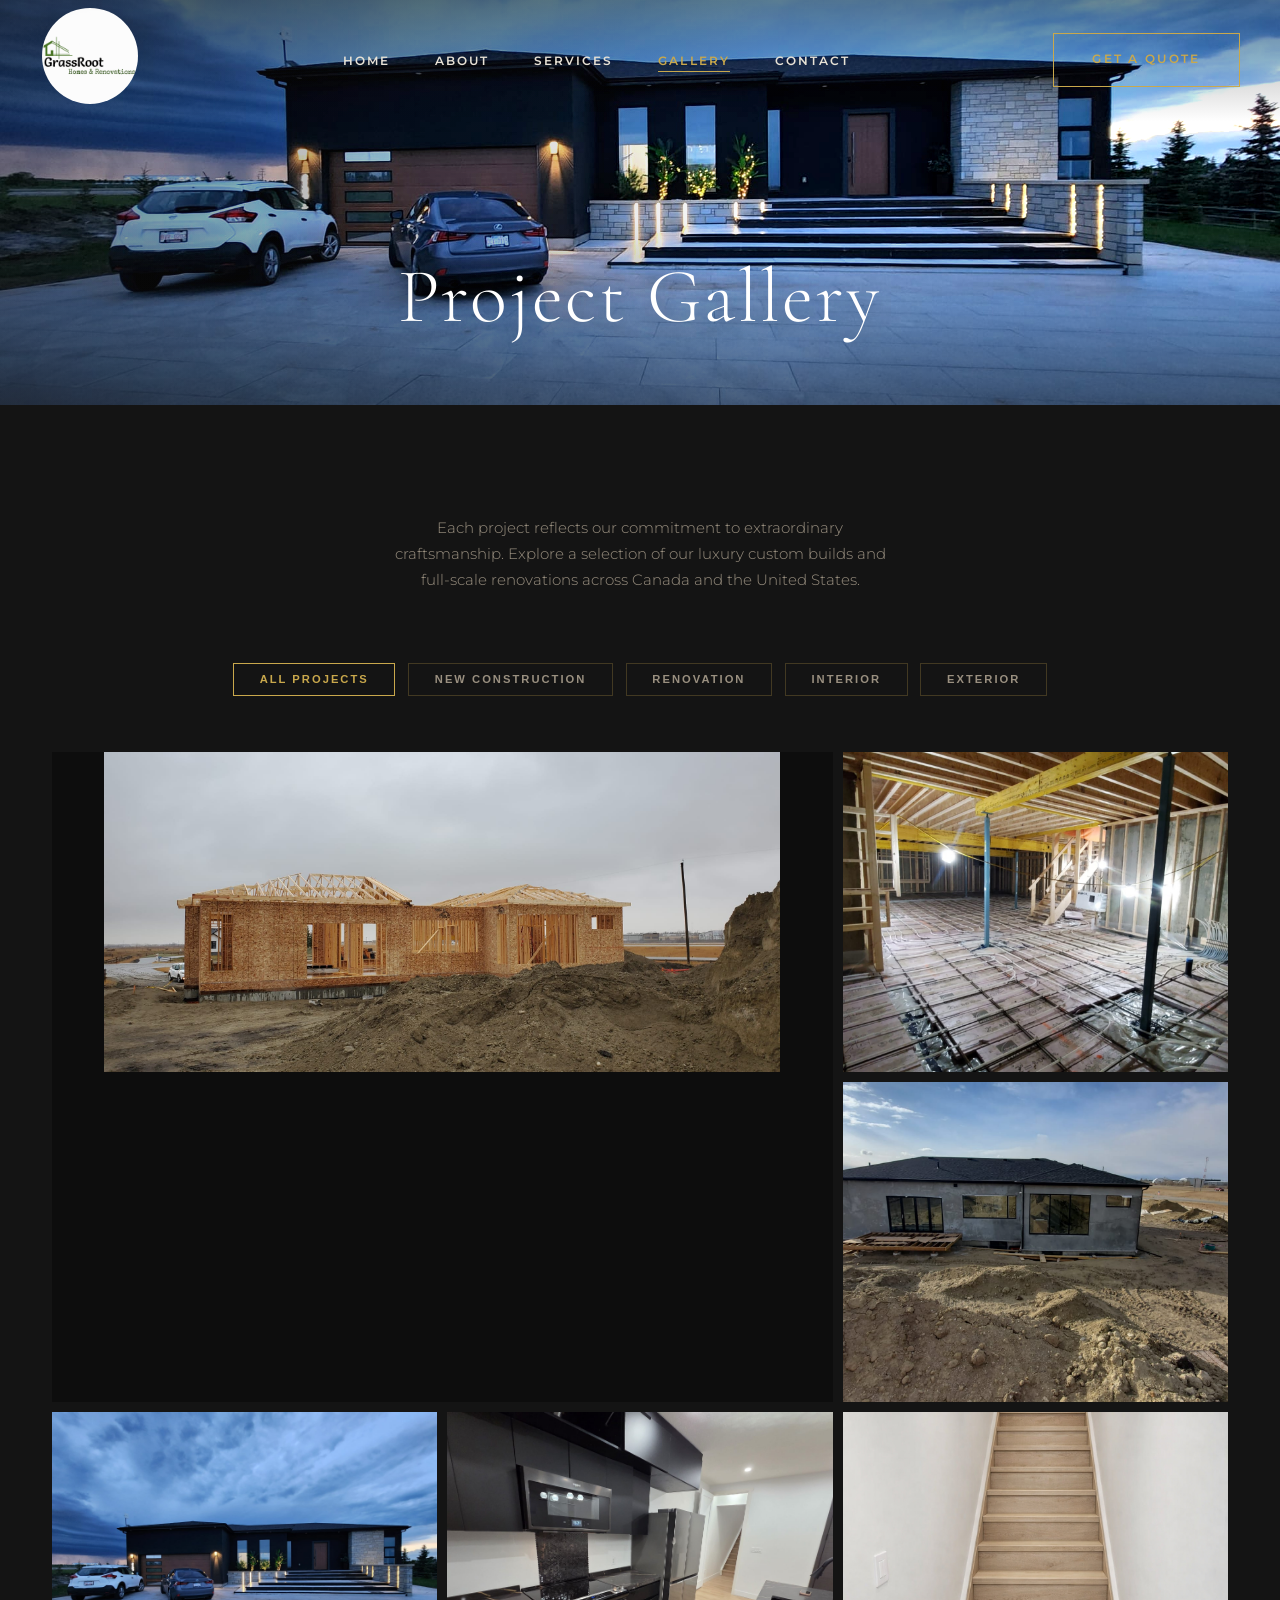
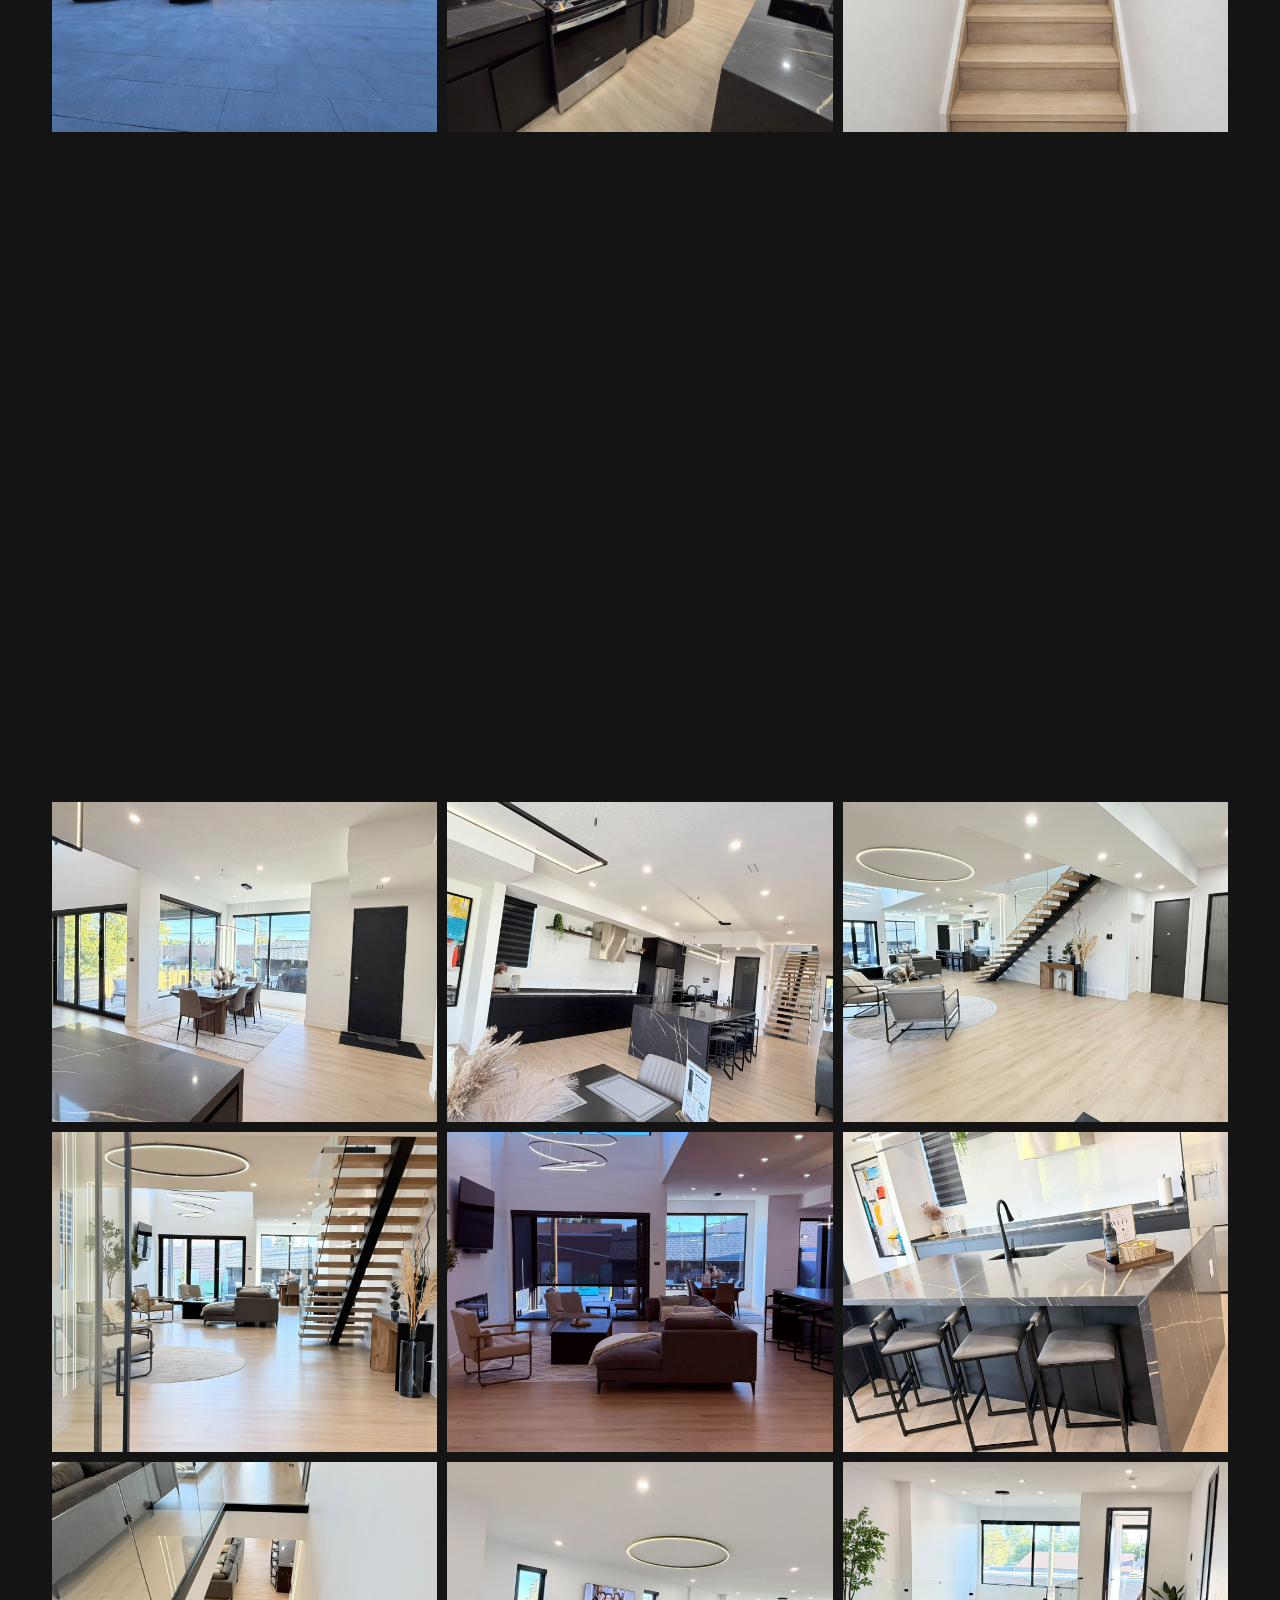
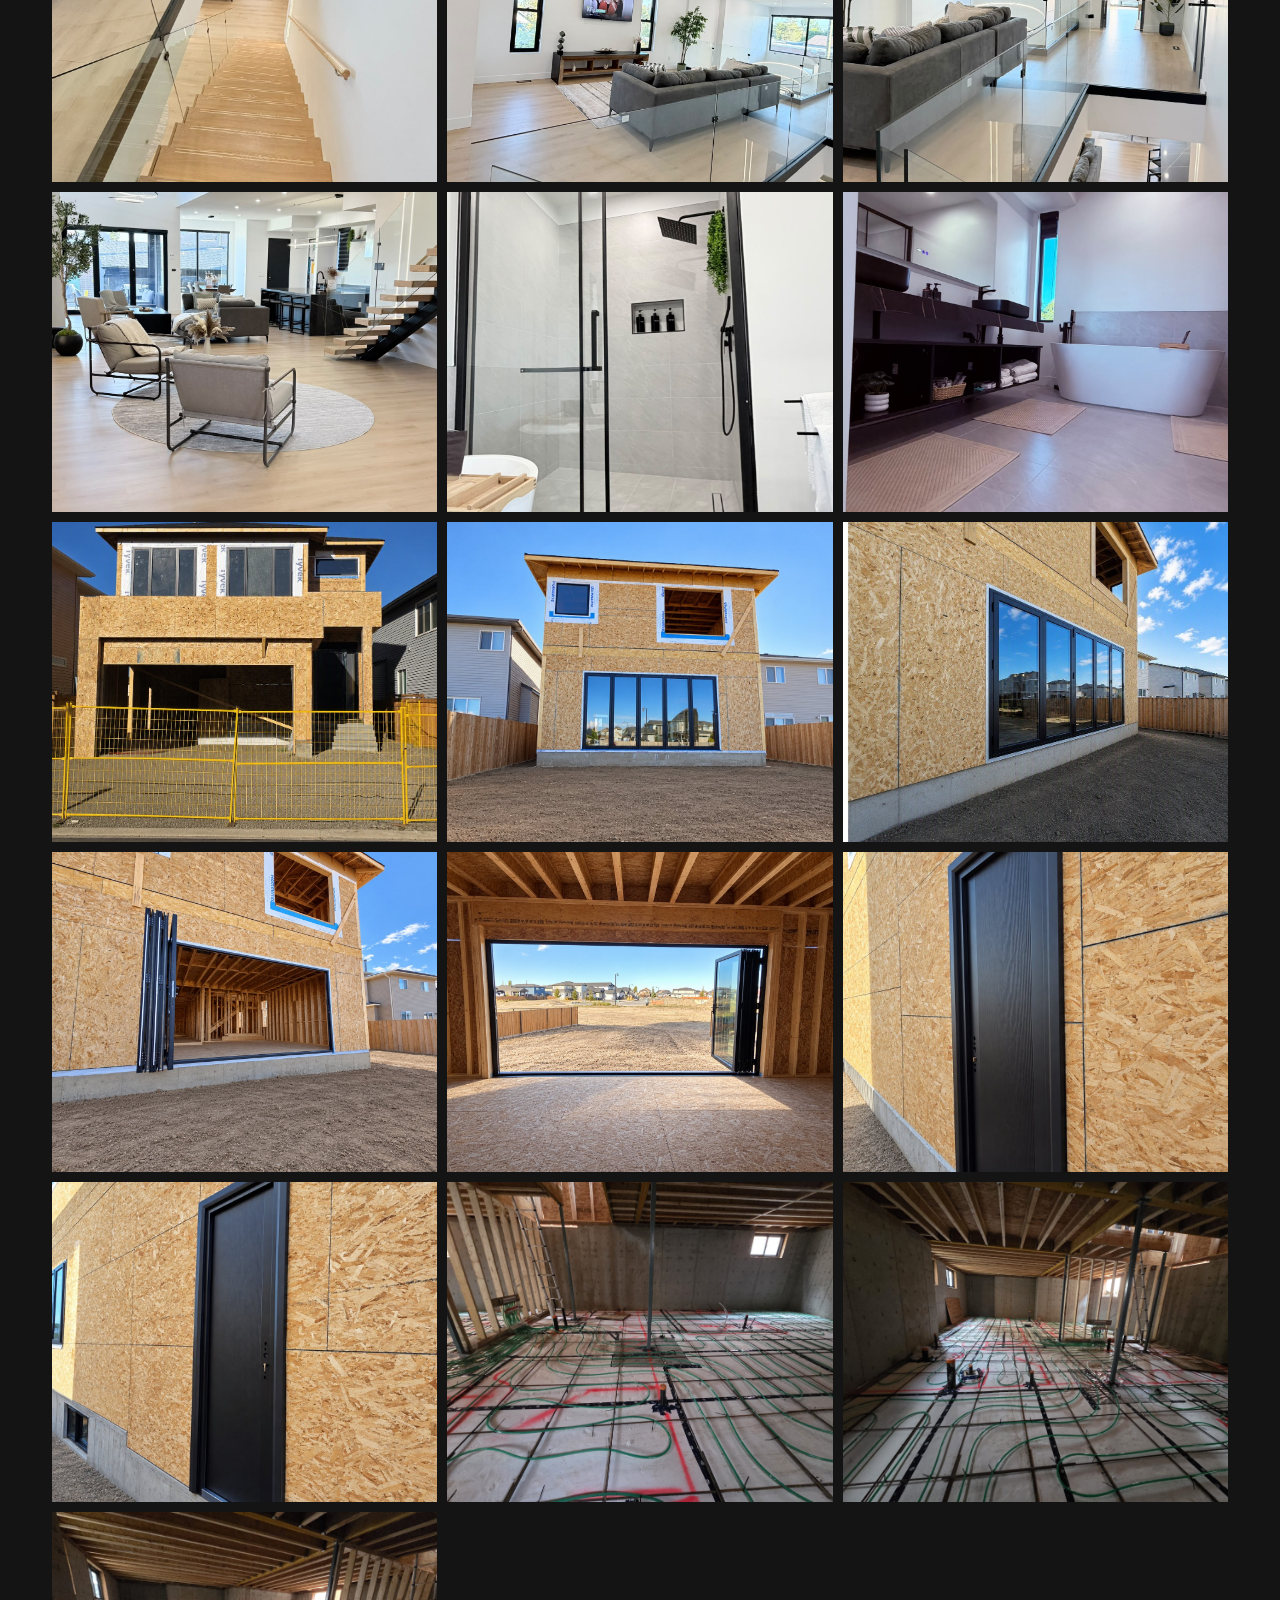
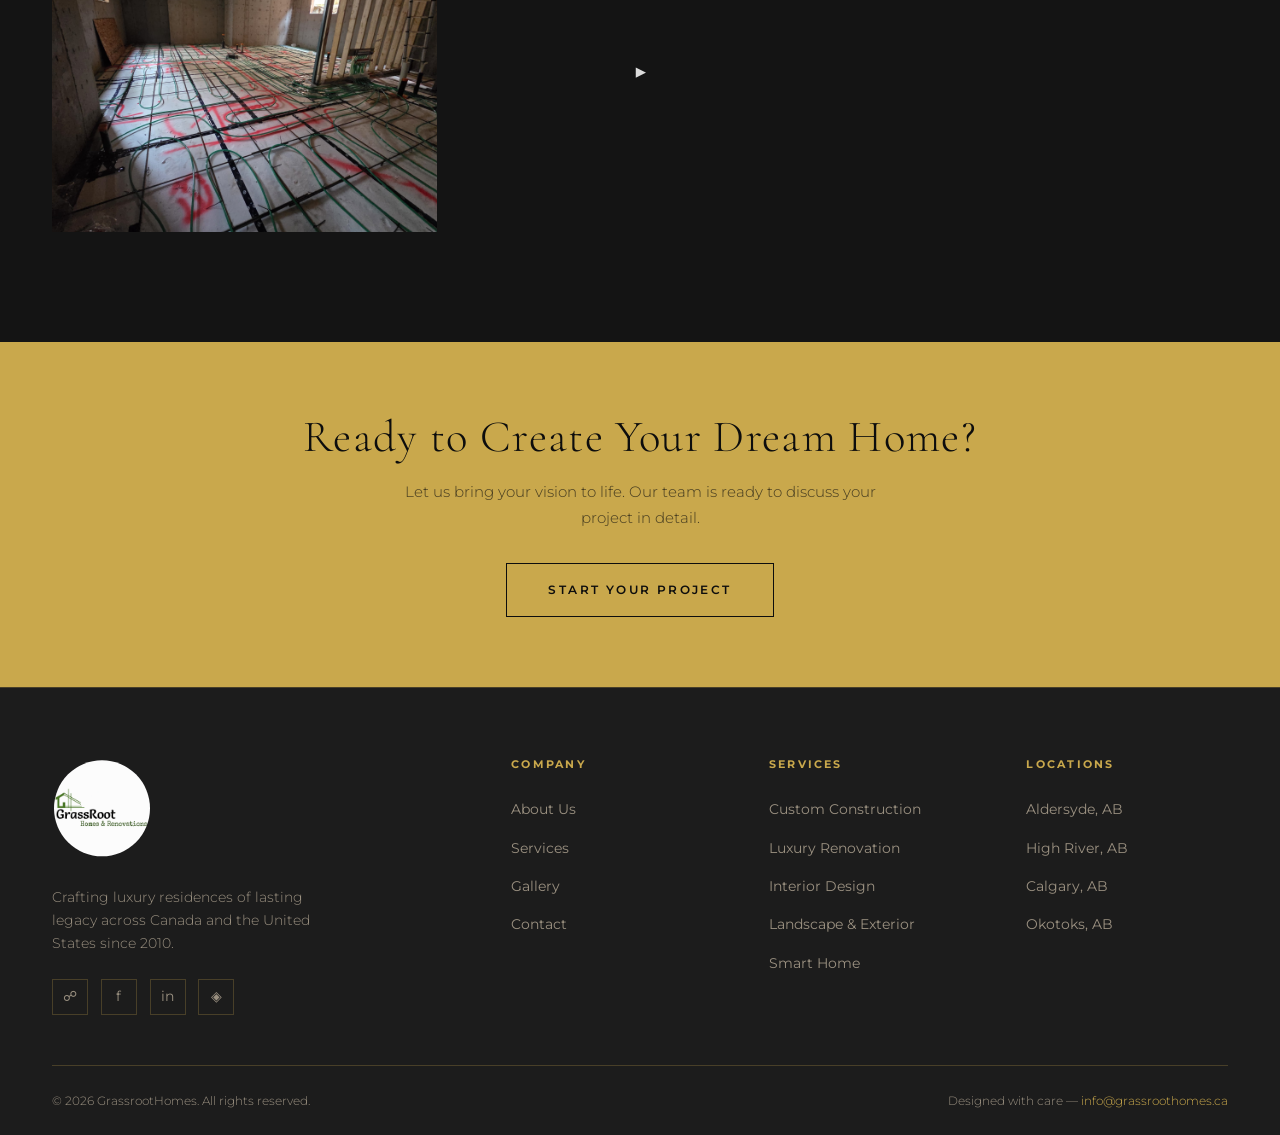
==== commit ed92ba44: "Remove breadcrumb and portfolio label from gallery banner The "Home / Gallery" breadcrumb and "Our P" ====
--- a/gallery.html
+++ b/gallery.html
@@ -92,13 +92,6 @@
   <div class="page-hero page-hero-wrap">
     <div class="page-hero-bg"></div>
     <div class="container page-hero-content">
-      <div class="breadcrumb">
-        <a href="index.html">Home</a>
-        <span>/</span>
-        <span>Gallery</span>
-      </div>
-      <span class="label">Our Portfolio</span>
-      <span class="gold-line"></span>
       <h1>Project Gallery</h1>
     </div>
   </div>
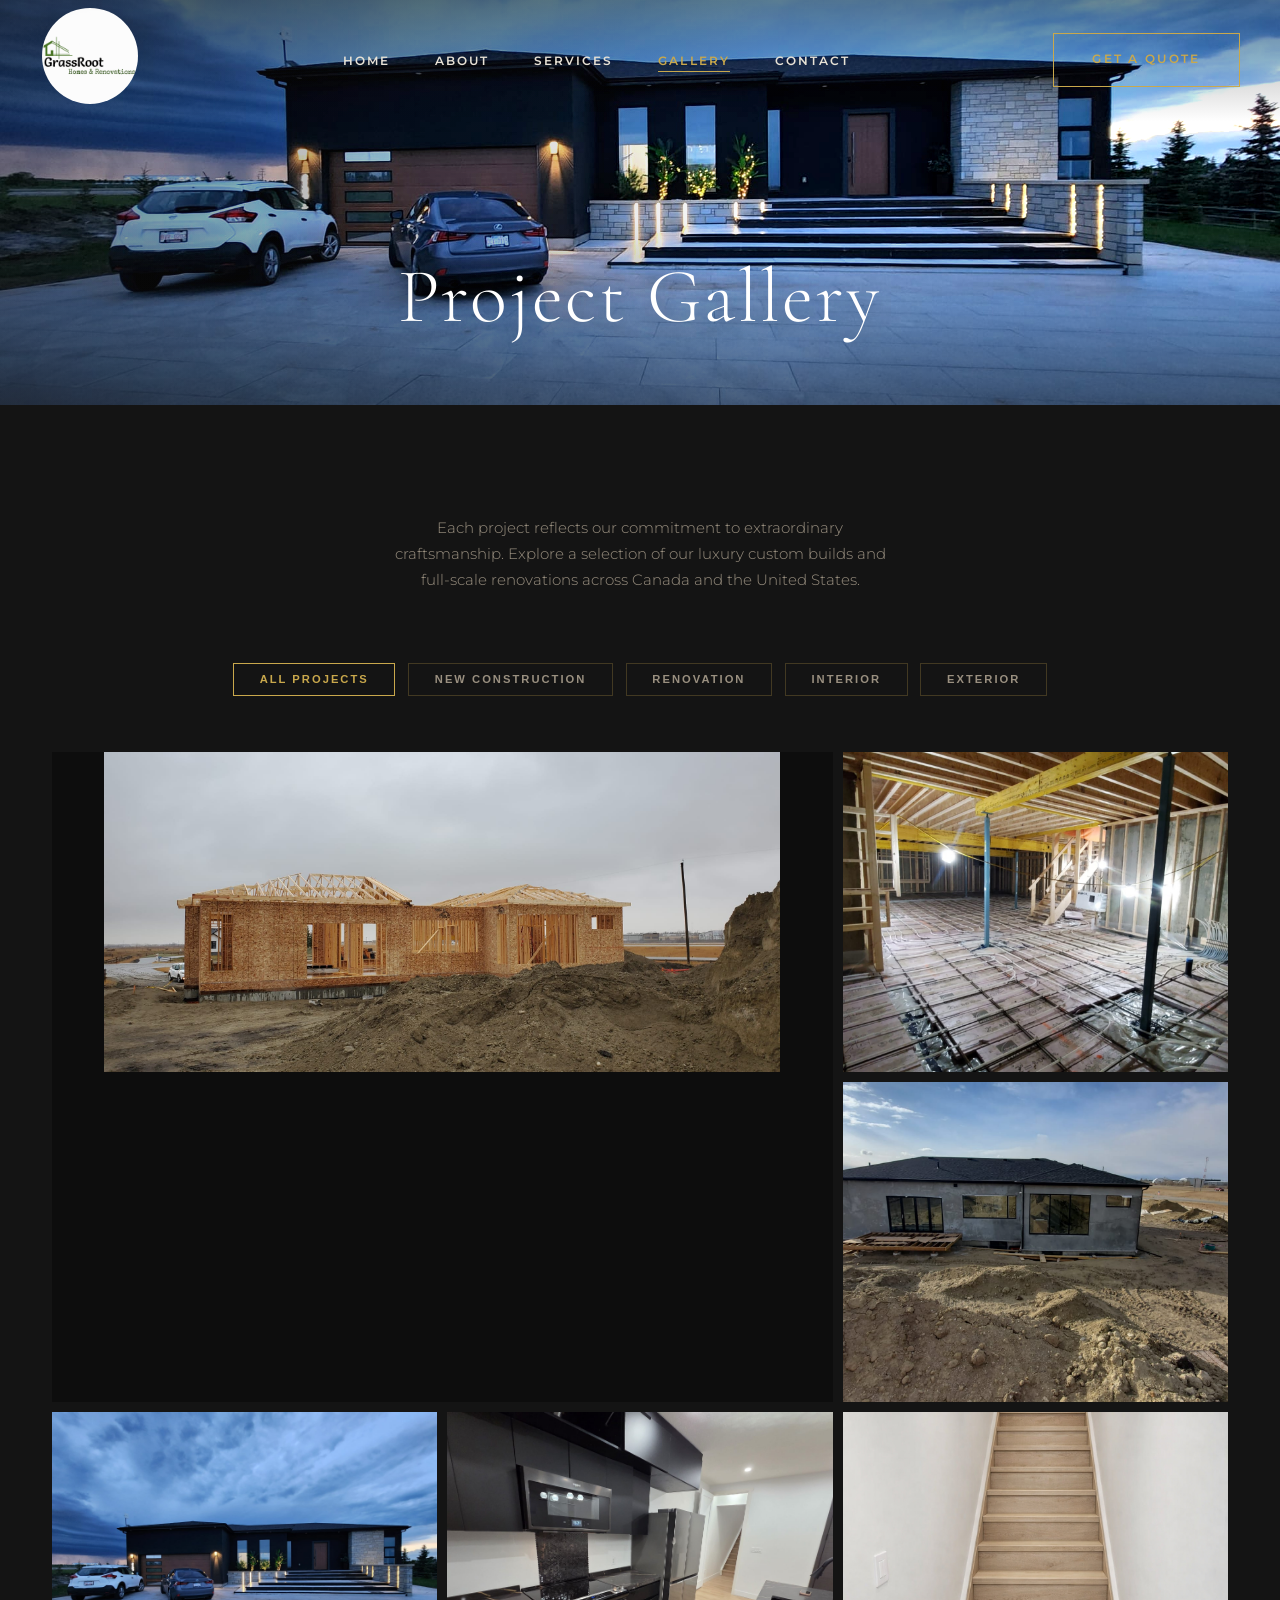
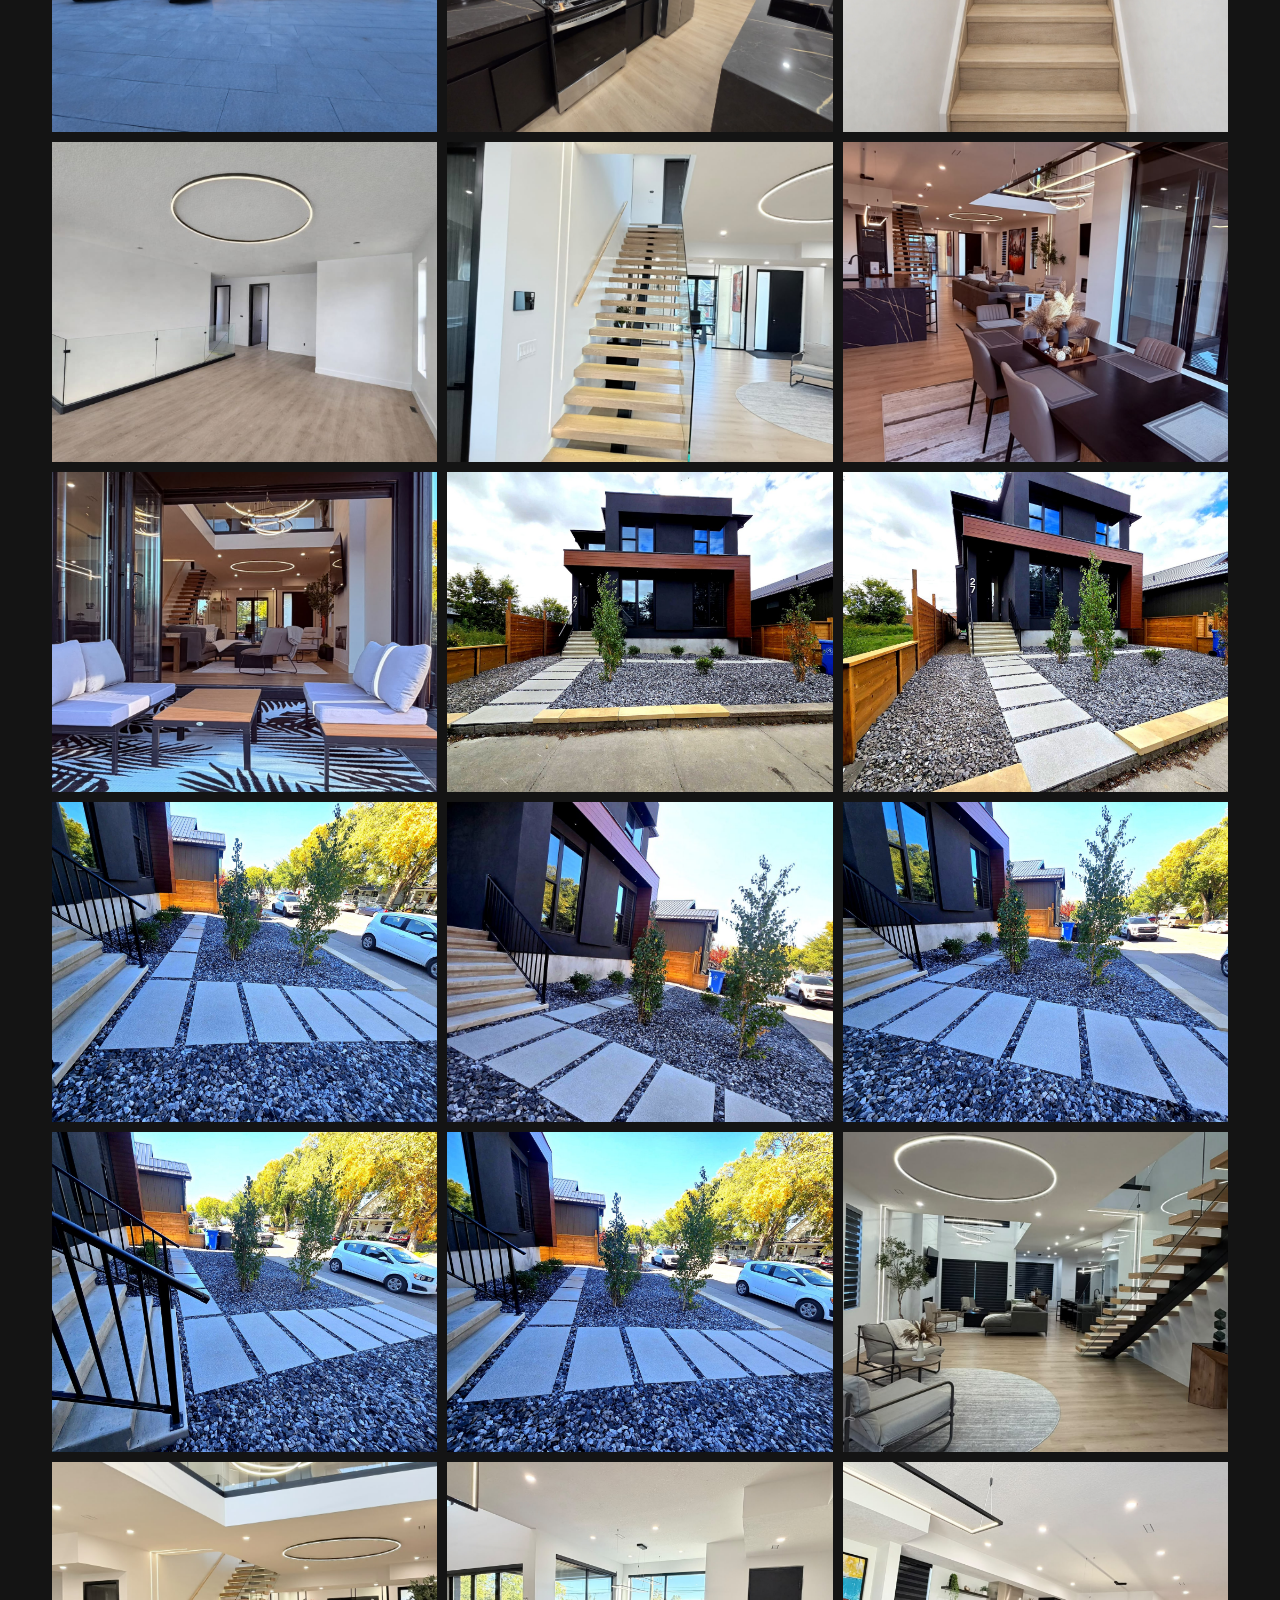
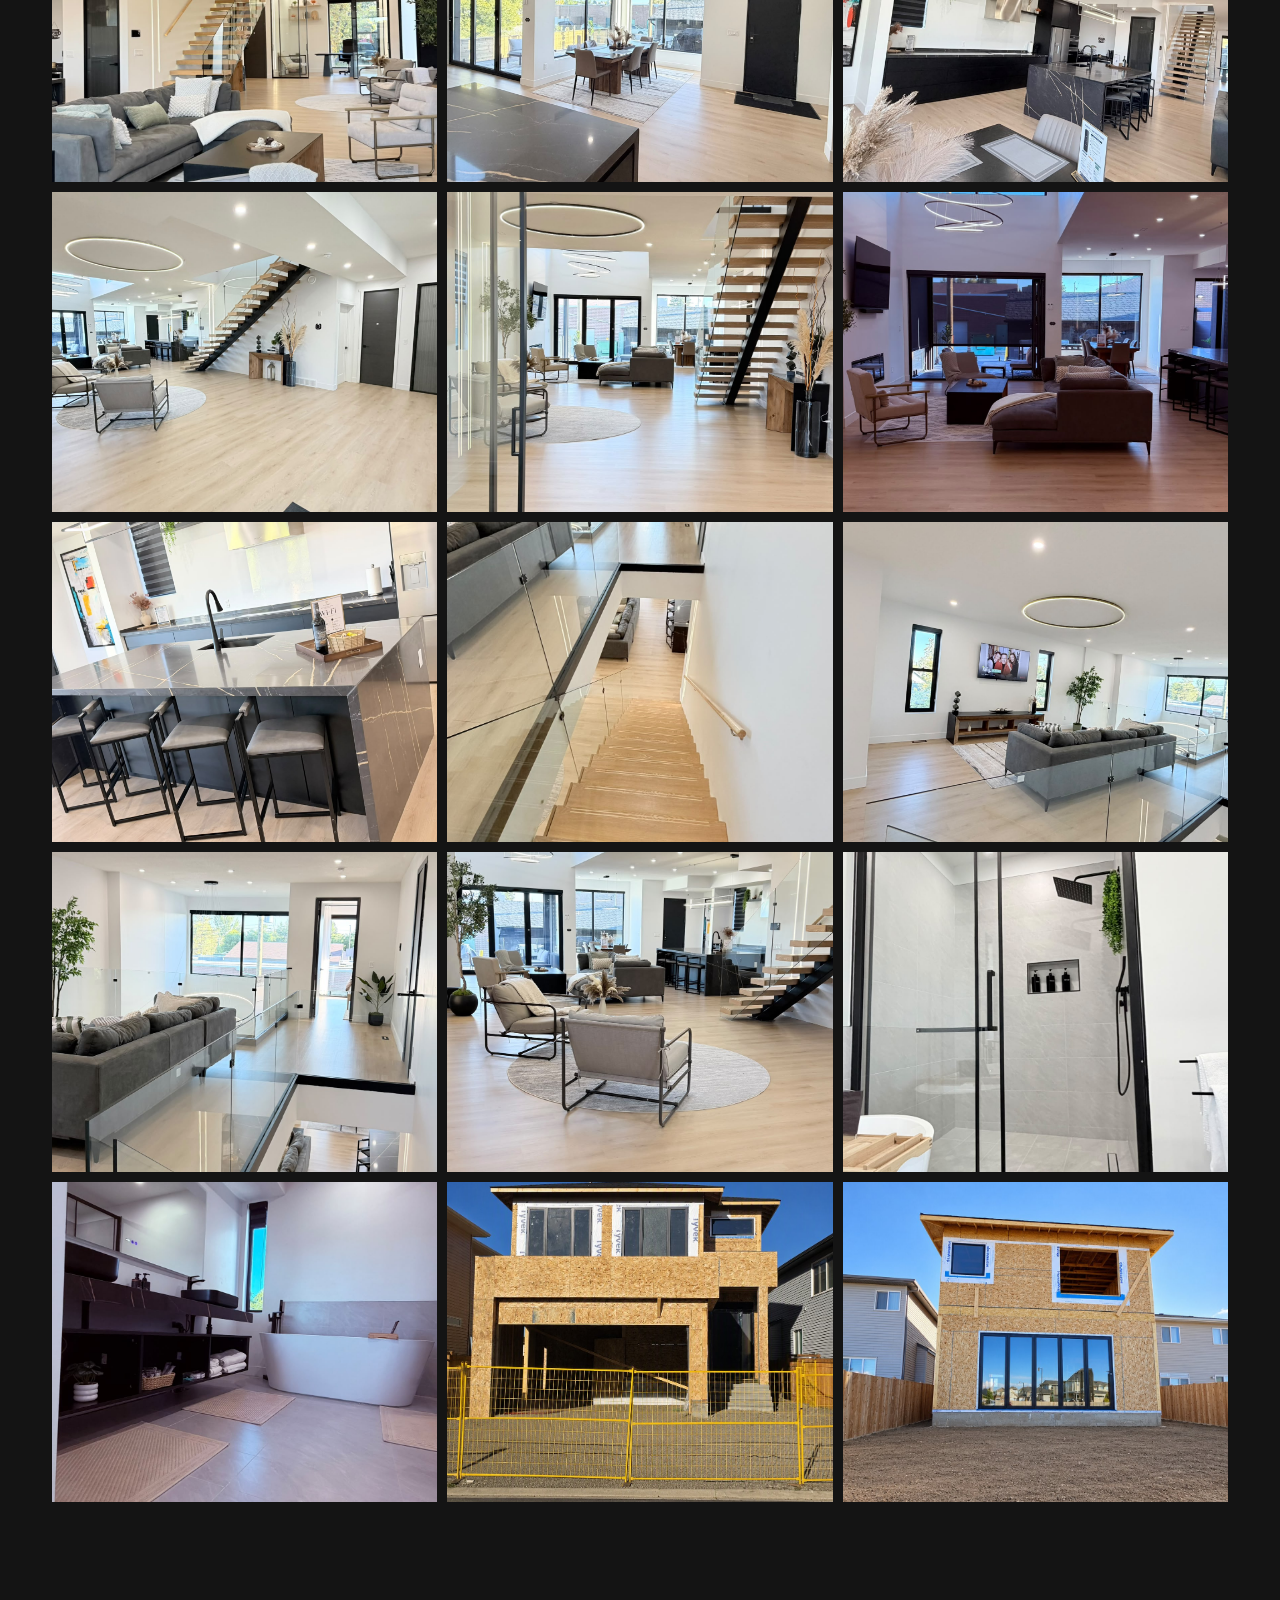
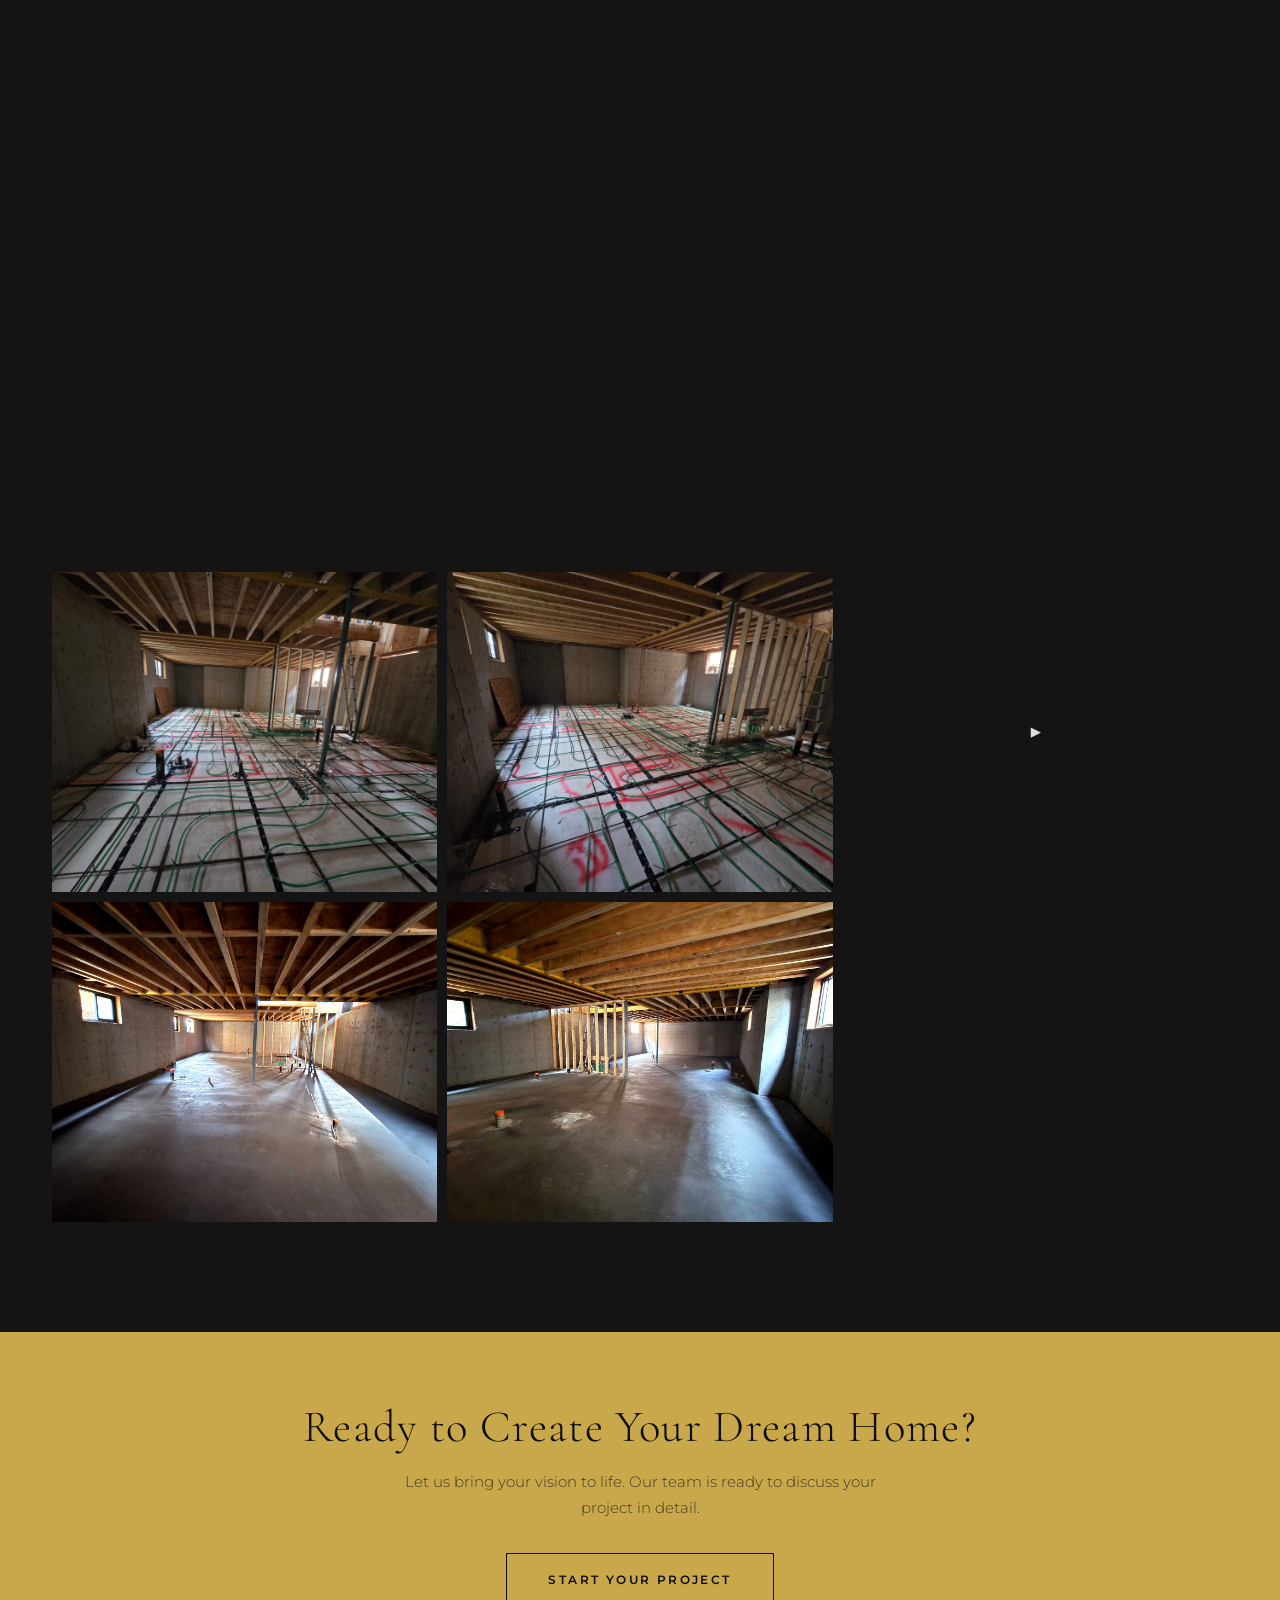
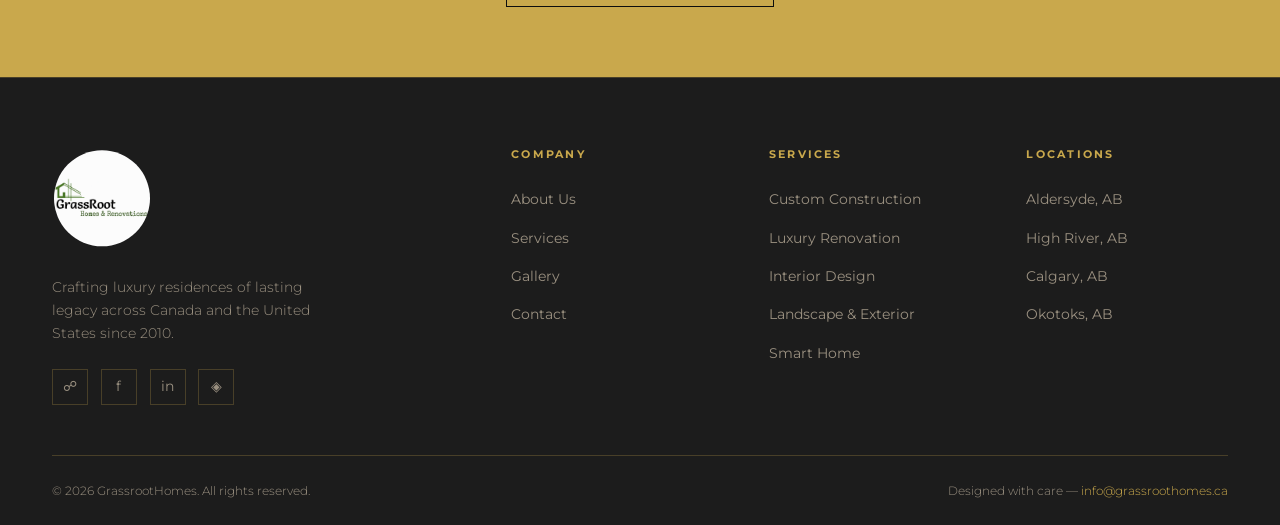
==== commit 46cbc24c: "Add modern infill home and basement slab photos to gallery - 7 exterior photos of a finished modern " ====
--- a/gallery.html
+++ b/gallery.html
@@ -198,6 +198,62 @@
           <div class="gallery-overlay"><span>&#43;</span></div>
         </div>
 
+        <!-- Modern Infill: Finished Front Elevation -->
+        <div class="gallery-item fade-up" data-category="exterior">
+          <img src="images/modern-infill-front.jpg"
+               alt="Modern two-storey home with black stucco, cedar-tone wrap-around accent, slab walkway and rock landscaping"
+               data-title="Modern Infill — Finished Front Elevation">
+          <div class="gallery-overlay"><span>&#43;</span></div>
+        </div>
+
+        <!-- Modern Infill: Front Entry & Walkway -->
+        <div class="gallery-item fade-up" data-category="exterior">
+          <img src="images/modern-infill-front-angle.jpg"
+               alt="Angled view of a modern black stucco home with cedar-tone accent band, front steps and slab walkway"
+               data-title="Modern Infill — Front Entry &amp; Walkway">
+          <div class="gallery-overlay"><span>&#43;</span></div>
+        </div>
+
+        <!-- Modern Infill: Slab Walkway & Rock Landscaping -->
+        <div class="gallery-item fade-up" data-category="exterior">
+          <img src="images/modern-infill-walkway-1.jpg"
+               alt="Large-format concrete slab walkway set in dark rock beds with young birch trees"
+               data-title="Modern Infill — Slab Walkway &amp; Rock Landscaping">
+          <div class="gallery-overlay"><span>&#43;</span></div>
+        </div>
+
+        <!-- Modern Infill: Walkway to Front Steps -->
+        <div class="gallery-item fade-up" data-category="exterior">
+          <img src="images/modern-infill-walkway-2.jpg"
+               alt="Low-angle view of the slab walkway leading to the front steps of a black stucco home"
+               data-title="Modern Infill — Walkway to Front Steps">
+          <div class="gallery-overlay"><span>&#43;</span></div>
+        </div>
+
+        <!-- Modern Infill: Front Yard Landscaping -->
+        <div class="gallery-item fade-up" data-category="exterior">
+          <img src="images/modern-infill-walkway-3.jpg"
+               alt="Concrete pavers stepping through dark rock landscaping beside the front stairs"
+               data-title="Modern Infill — Front Yard Landscaping">
+          <div class="gallery-overlay"><span>&#43;</span></div>
+        </div>
+
+        <!-- Modern Infill: View from the Front Steps -->
+        <div class="gallery-item fade-up" data-category="exterior">
+          <img src="images/modern-infill-walkway-4.jpg"
+               alt="View from the front steps across the slab walkway and rock beds to the street"
+               data-title="Modern Infill — View from the Front Steps">
+          <div class="gallery-overlay"><span>&#43;</span></div>
+        </div>
+
+        <!-- Modern Infill: Walkway & Side Yard Path -->
+        <div class="gallery-item fade-up" data-category="exterior">
+          <img src="images/modern-infill-walkway-5.jpg"
+               alt="Slab walkway branching to the sidewalk and side yard through rock landscaping"
+               data-title="Modern Infill — Walkway &amp; Side Yard Path">
+          <div class="gallery-overlay"><span>&#43;</span></div>
+        </div>
+
         <!-- High River: Open-Concept Living & Staircase -->
         <div class="gallery-item fade-up" data-category="interior">
           <img src="images/WhatsApp Image 2026-09-28 at 9.22.50 PM.jpeg"
@@ -397,6 +453,22 @@
                  aria-label="Walkthrough of the basement radiant in-floor heating tubing before the slab pour"
                  data-title="Radiant Floor Heating Walkthrough — High River, Canada"></video>
           <div class="gallery-overlay"><span>&#9654;</span></div>
+        </div>
+
+        <!-- Basement: Slab & Radiant Manifold -->
+        <div class="gallery-item fade-up" data-category="interior construction">
+          <img src="images/basement-slab-1.jpg"
+               alt="Open basement with finished concrete slab, exposed floor joists and radiant heating manifold"
+               data-title="Basement Slab &amp; Radiant Manifold">
+          <div class="gallery-overlay"><span>&#43;</span></div>
+        </div>
+
+        <!-- Basement: Slab & Plumbing Rough-Ins -->
+        <div class="gallery-item fade-up" data-category="interior construction">
+          <img src="images/basement-slab-2.jpg"
+               alt="Wide view of an unfinished basement with poured slab, framed partition and plumbing rough-ins"
+               data-title="Basement Slab &amp; Plumbing Rough-Ins">
+          <div class="gallery-overlay"><span>&#43;</span></div>
         </div>
 
       </div>
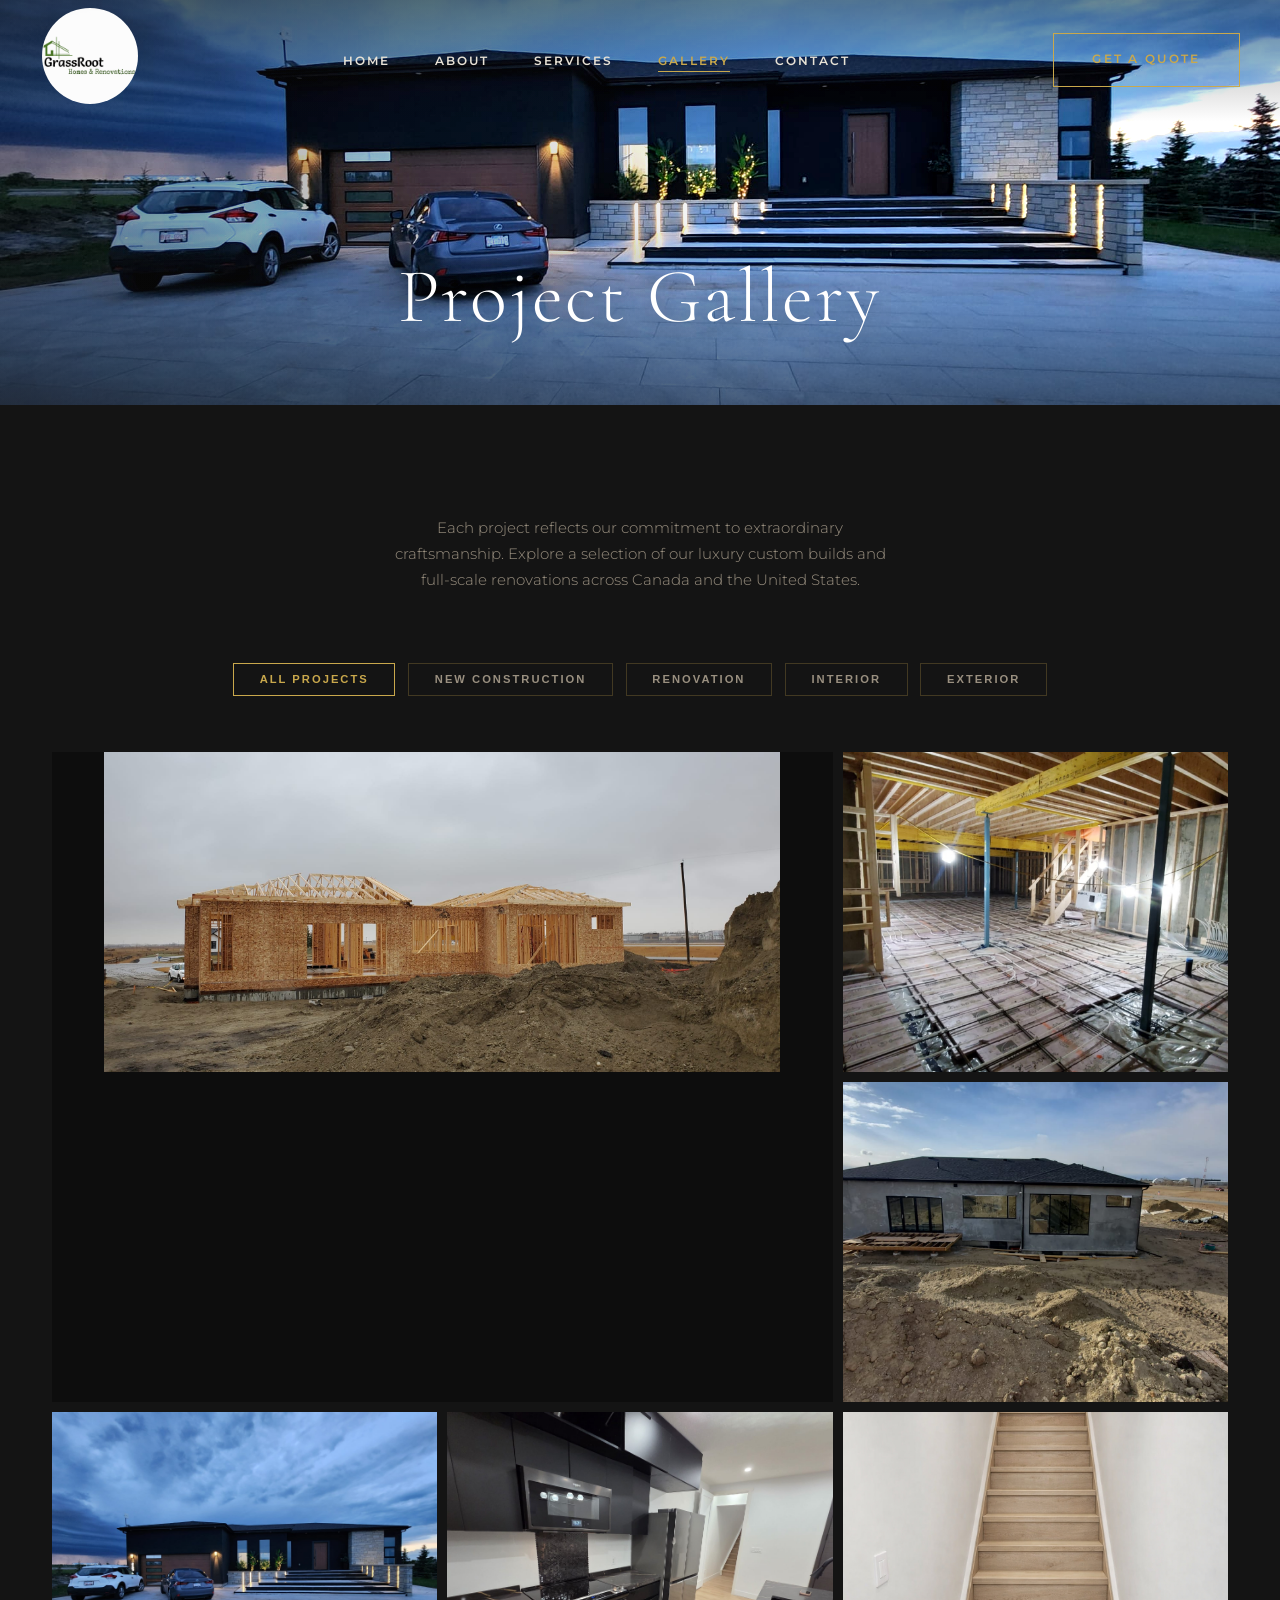
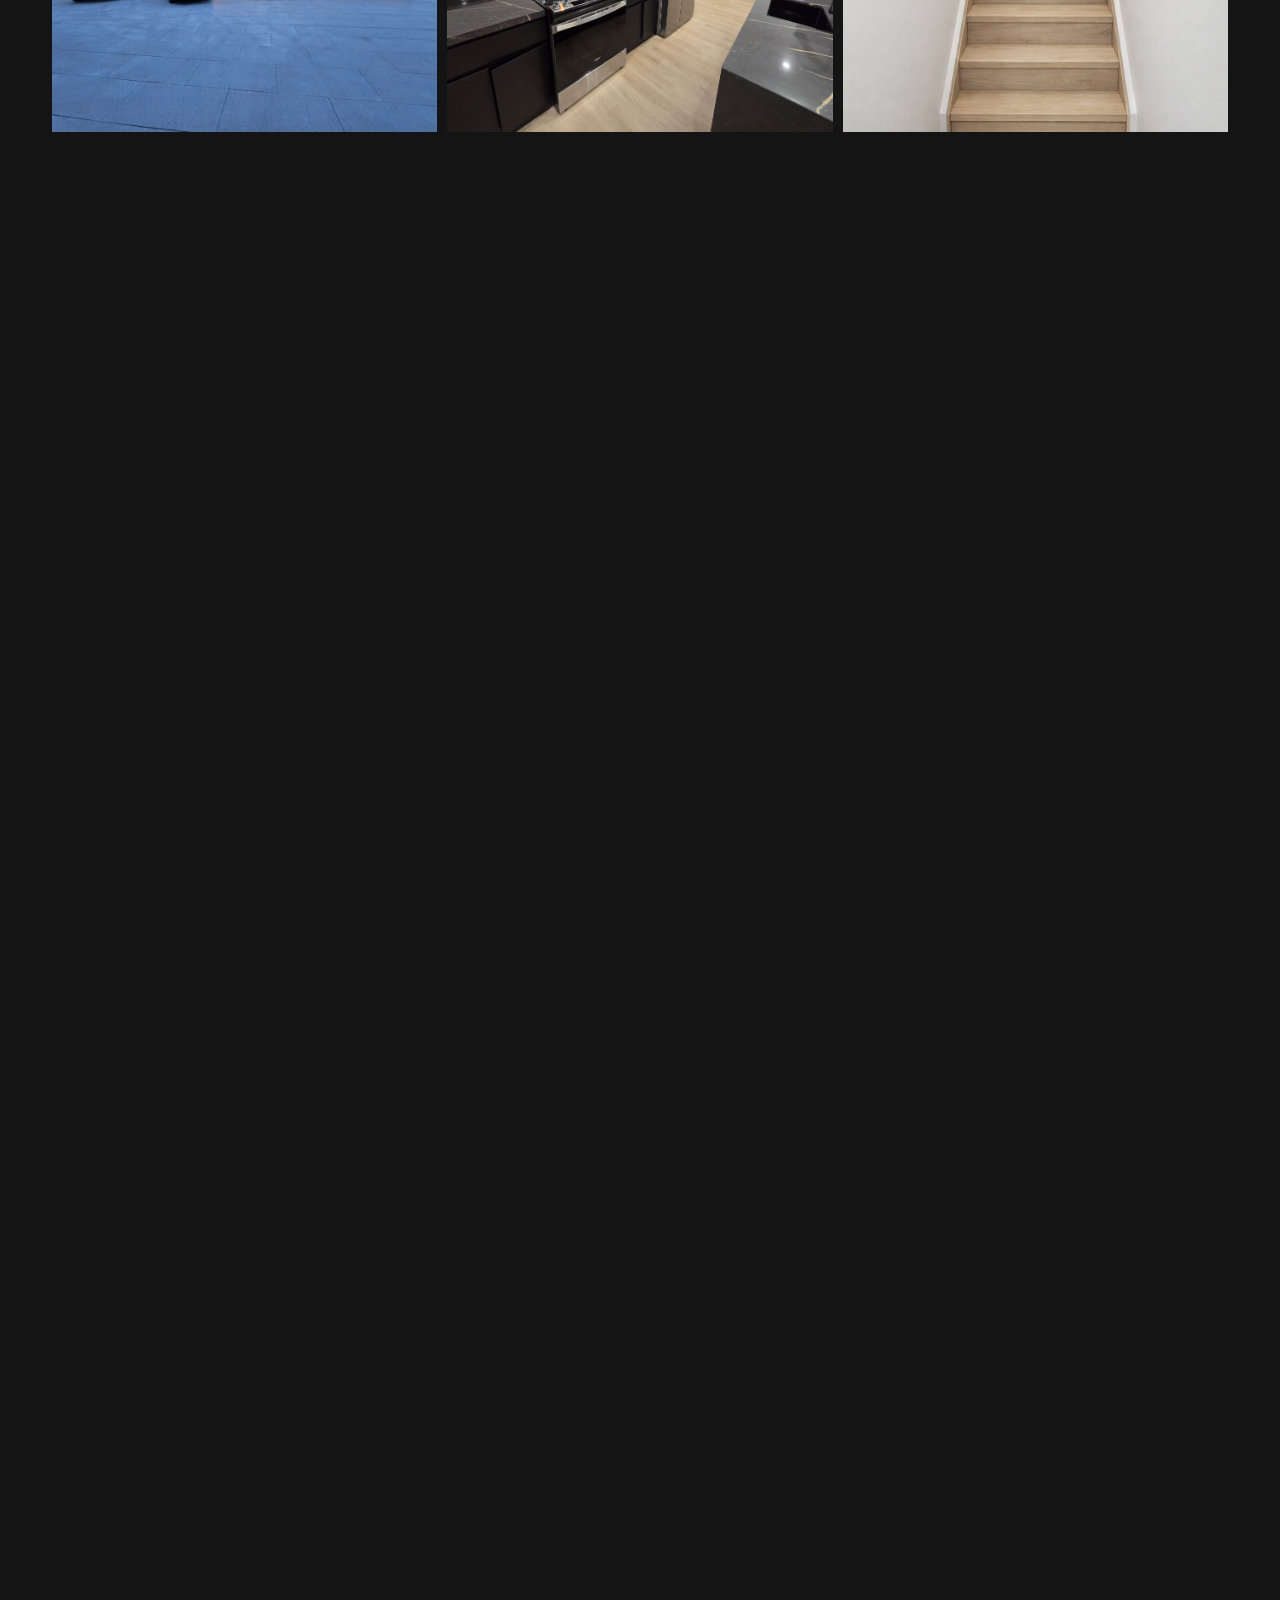
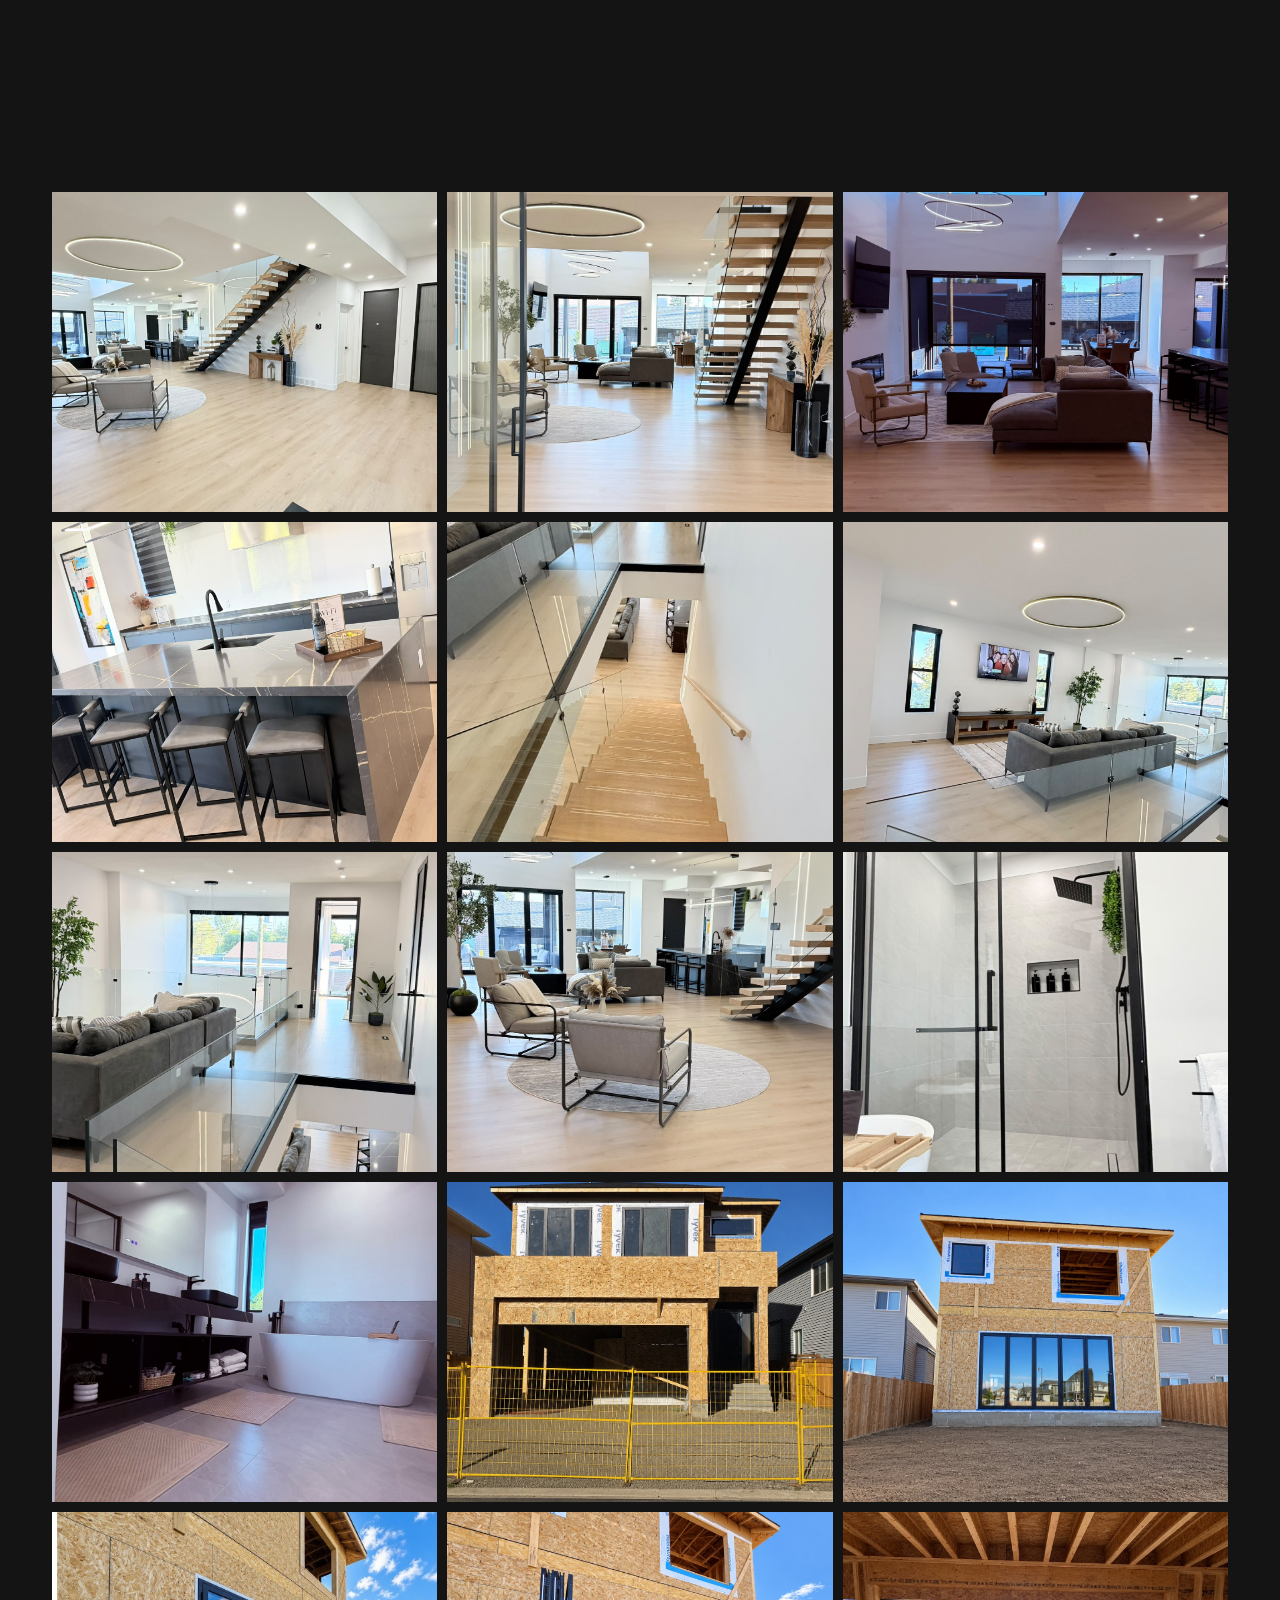
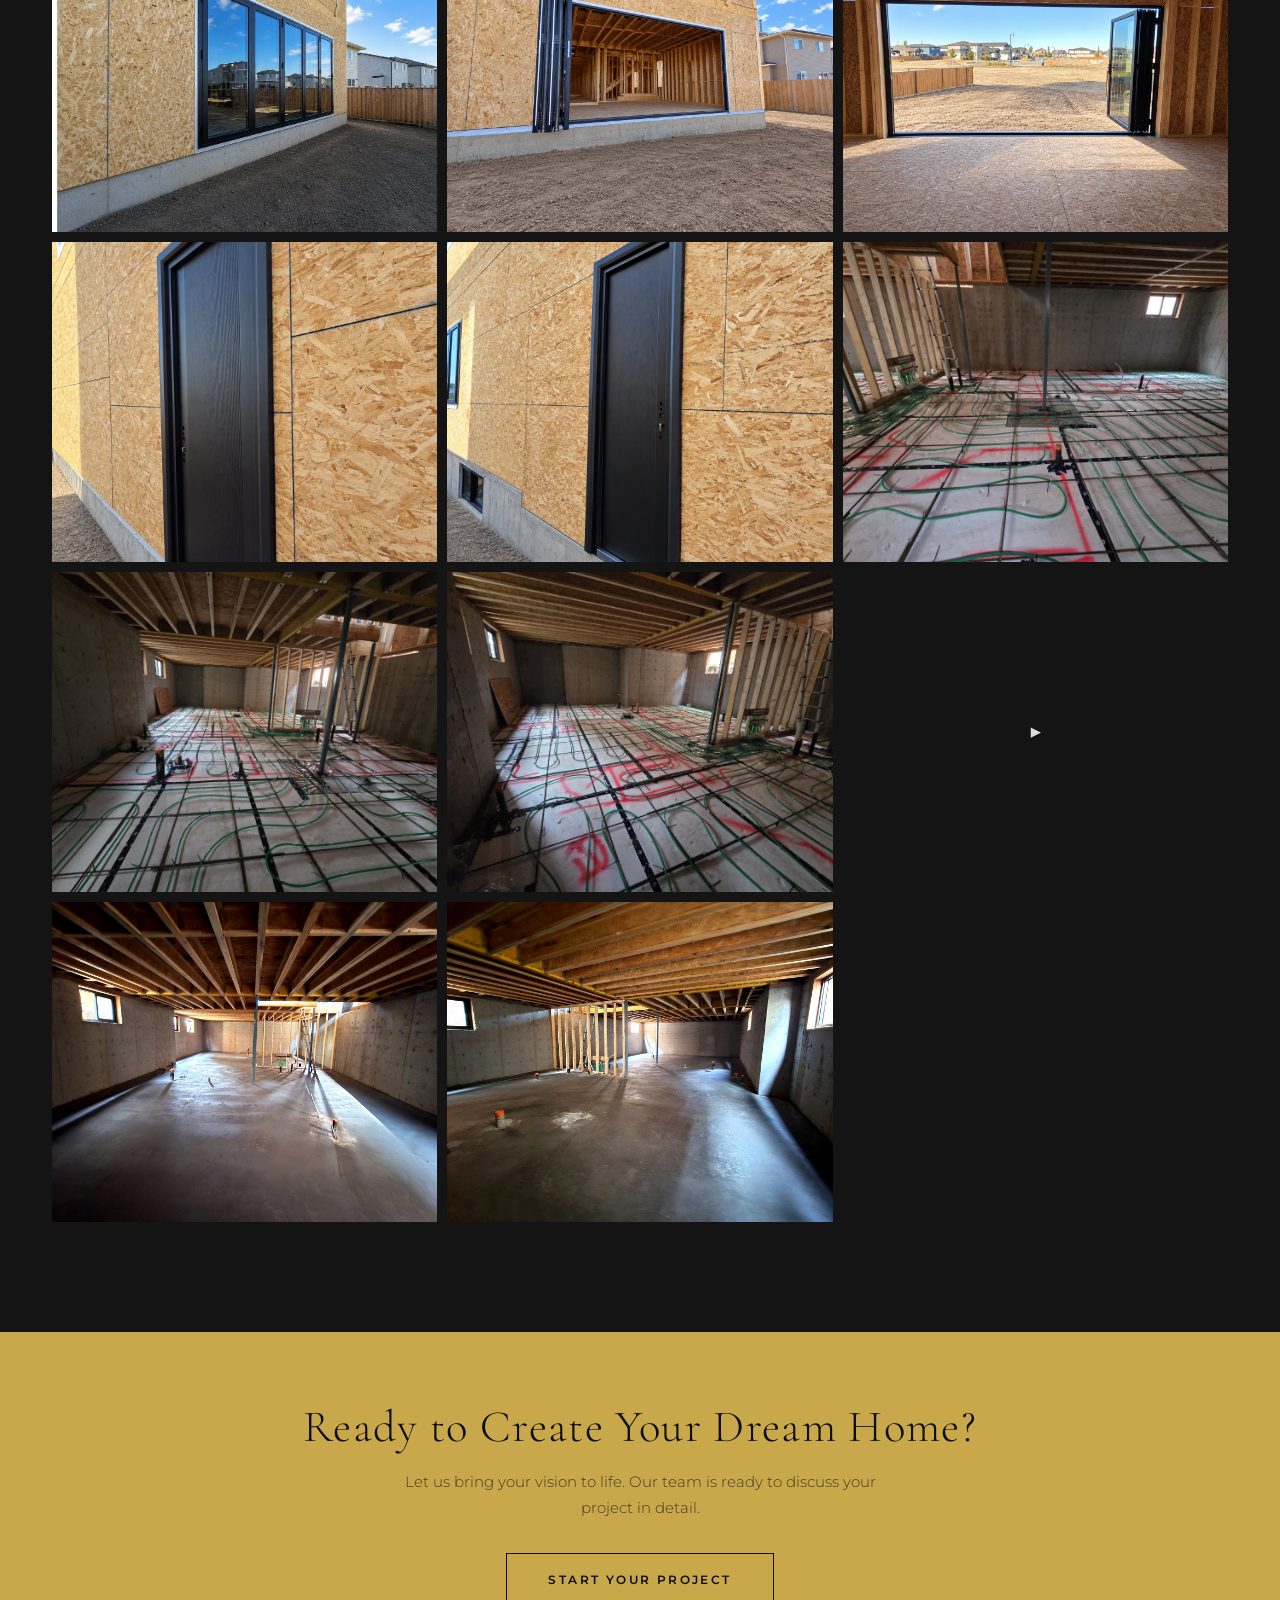
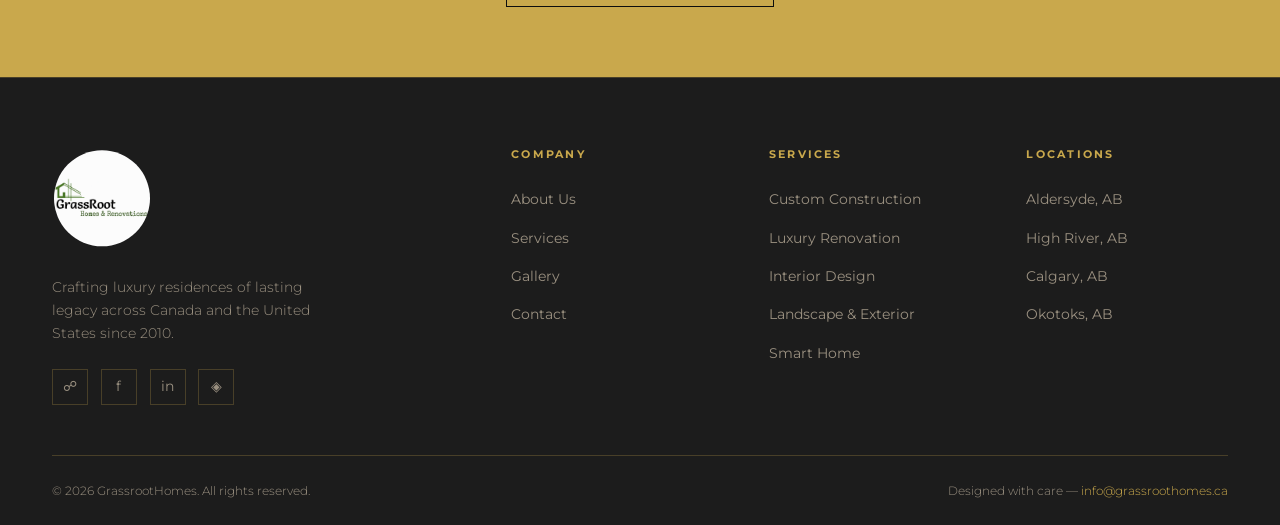
==== commit 10830e66: "Label basement slab photos as the High River build Add "High River, Canada" to the captions and rena" ====
--- a/gallery.html
+++ b/gallery.html
@@ -455,19 +455,19 @@
           <div class="gallery-overlay"><span>&#9654;</span></div>
         </div>
 
-        <!-- Basement: Slab & Radiant Manifold -->
+        <!-- High River Build: Basement Slab & Radiant Manifold -->
         <div class="gallery-item fade-up" data-category="interior construction">
-          <img src="images/basement-slab-1.jpg"
+          <img src="images/high-river-build-basement-slab-1.jpg"
                alt="Open basement with finished concrete slab, exposed floor joists and radiant heating manifold"
-               data-title="Basement Slab &amp; Radiant Manifold">
-          <div class="gallery-overlay"><span>&#43;</span></div>
-        </div>
-
-        <!-- Basement: Slab & Plumbing Rough-Ins -->
+               data-title="Basement Slab &amp; Radiant Manifold — High River, Canada">
+          <div class="gallery-overlay"><span>&#43;</span></div>
+        </div>
+
+        <!-- High River Build: Basement Slab & Plumbing Rough-Ins -->
         <div class="gallery-item fade-up" data-category="interior construction">
-          <img src="images/basement-slab-2.jpg"
+          <img src="images/high-river-build-basement-slab-2.jpg"
                alt="Wide view of an unfinished basement with poured slab, framed partition and plumbing rough-ins"
-               data-title="Basement Slab &amp; Plumbing Rough-Ins">
+               data-title="Basement Slab &amp; Plumbing Rough-Ins — High River, Canada">
           <div class="gallery-overlay"><span>&#43;</span></div>
         </div>
 
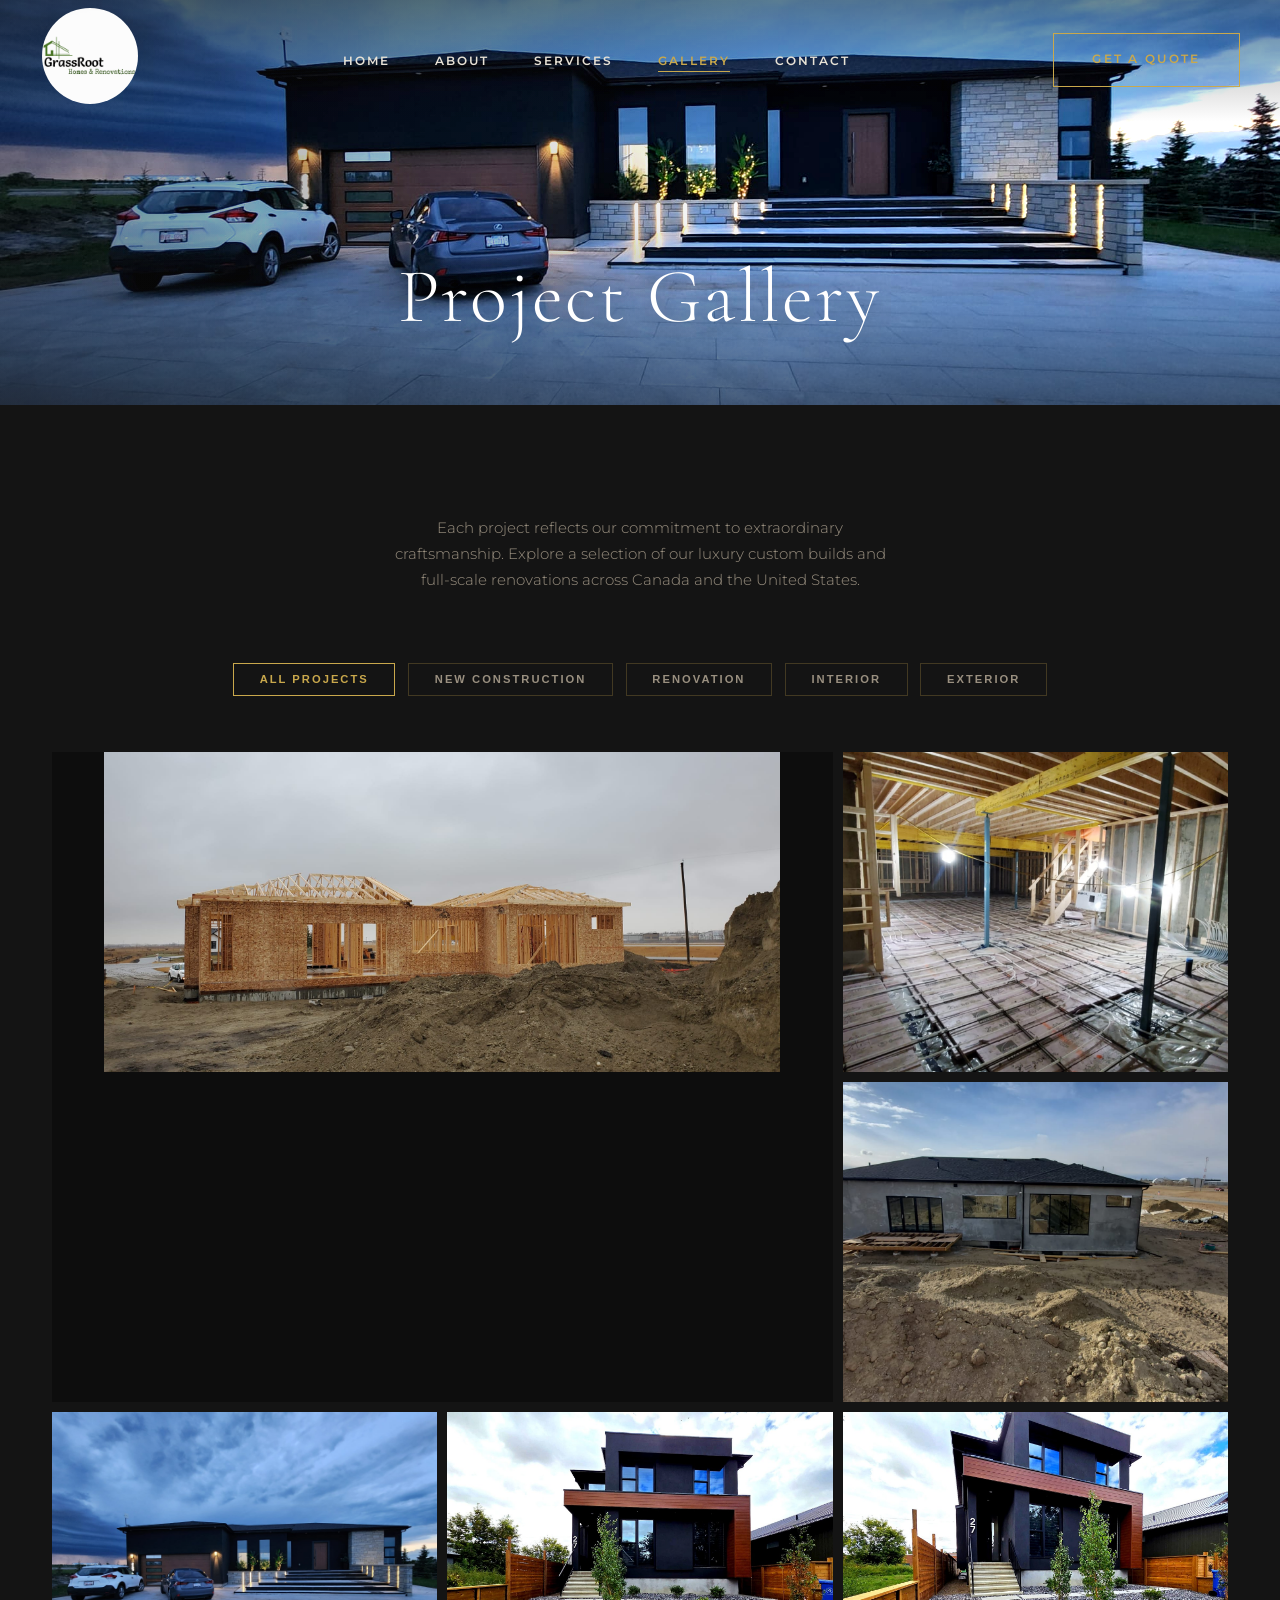
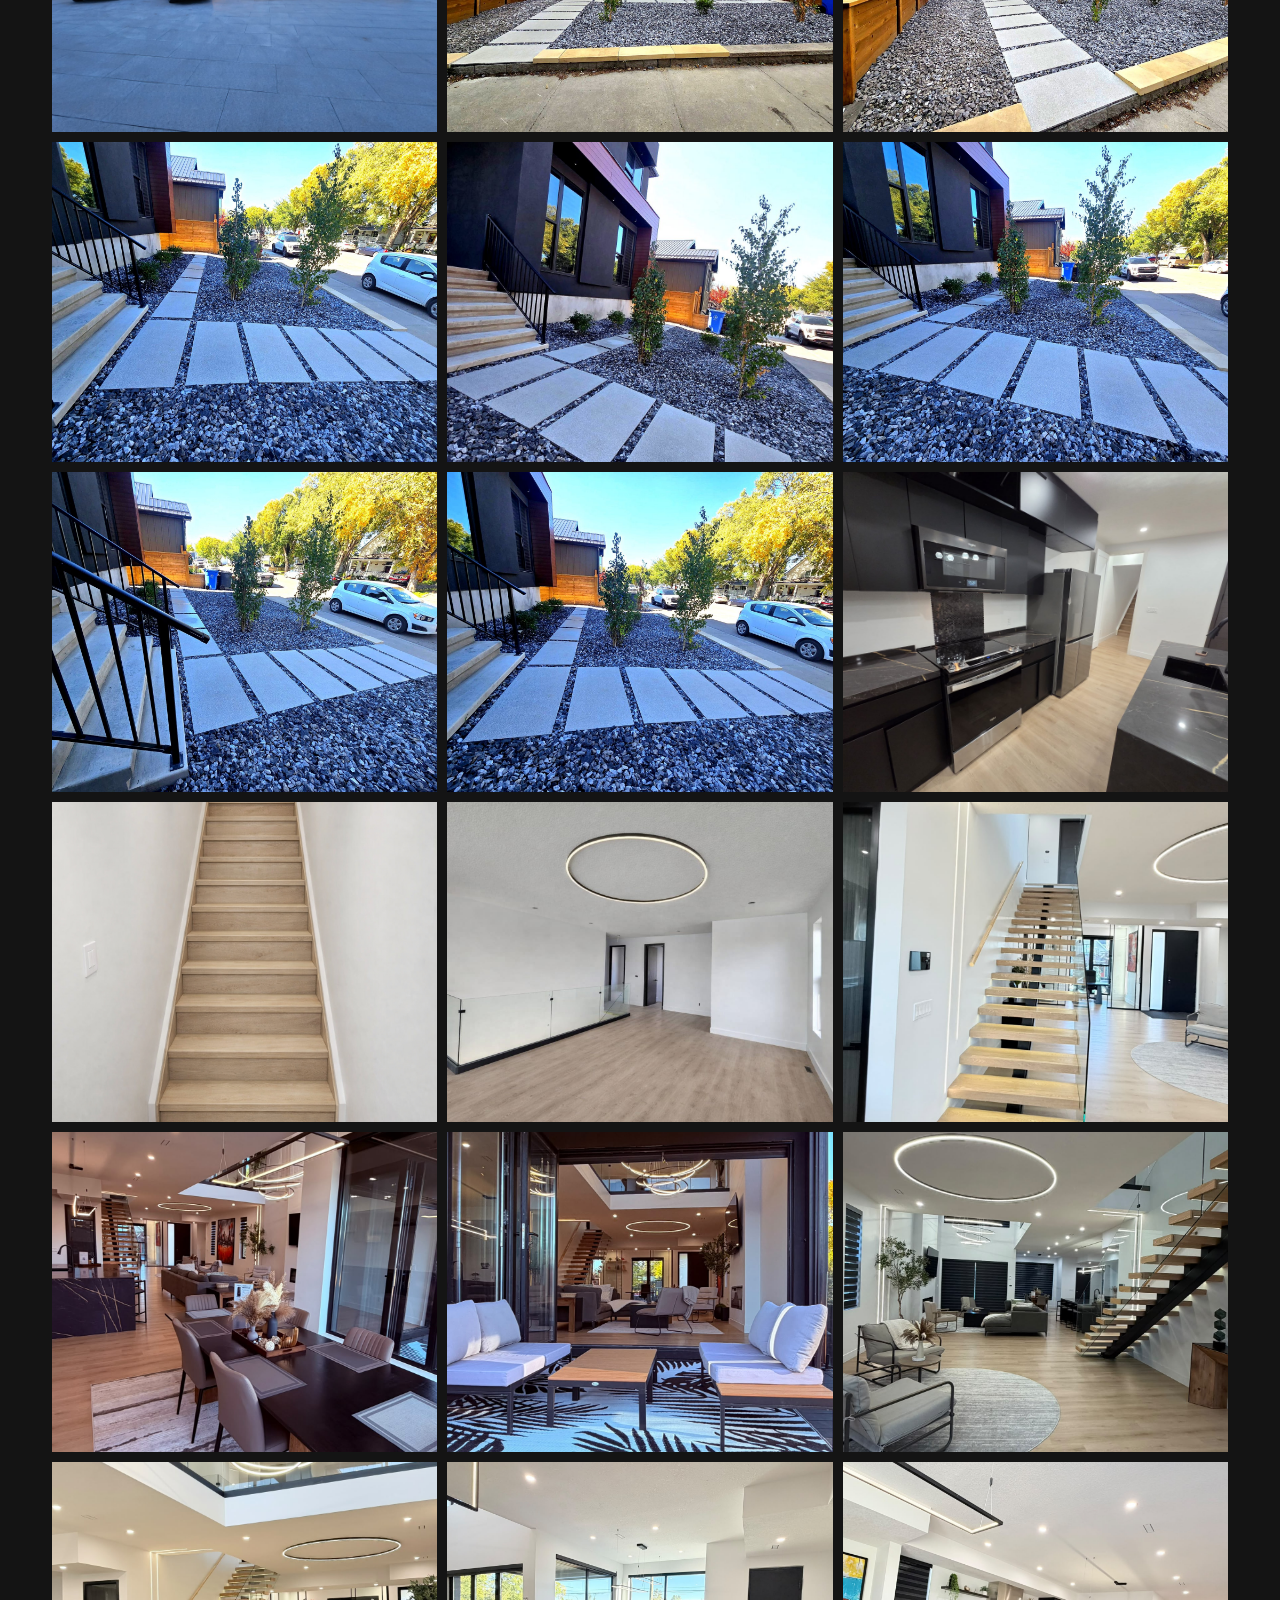
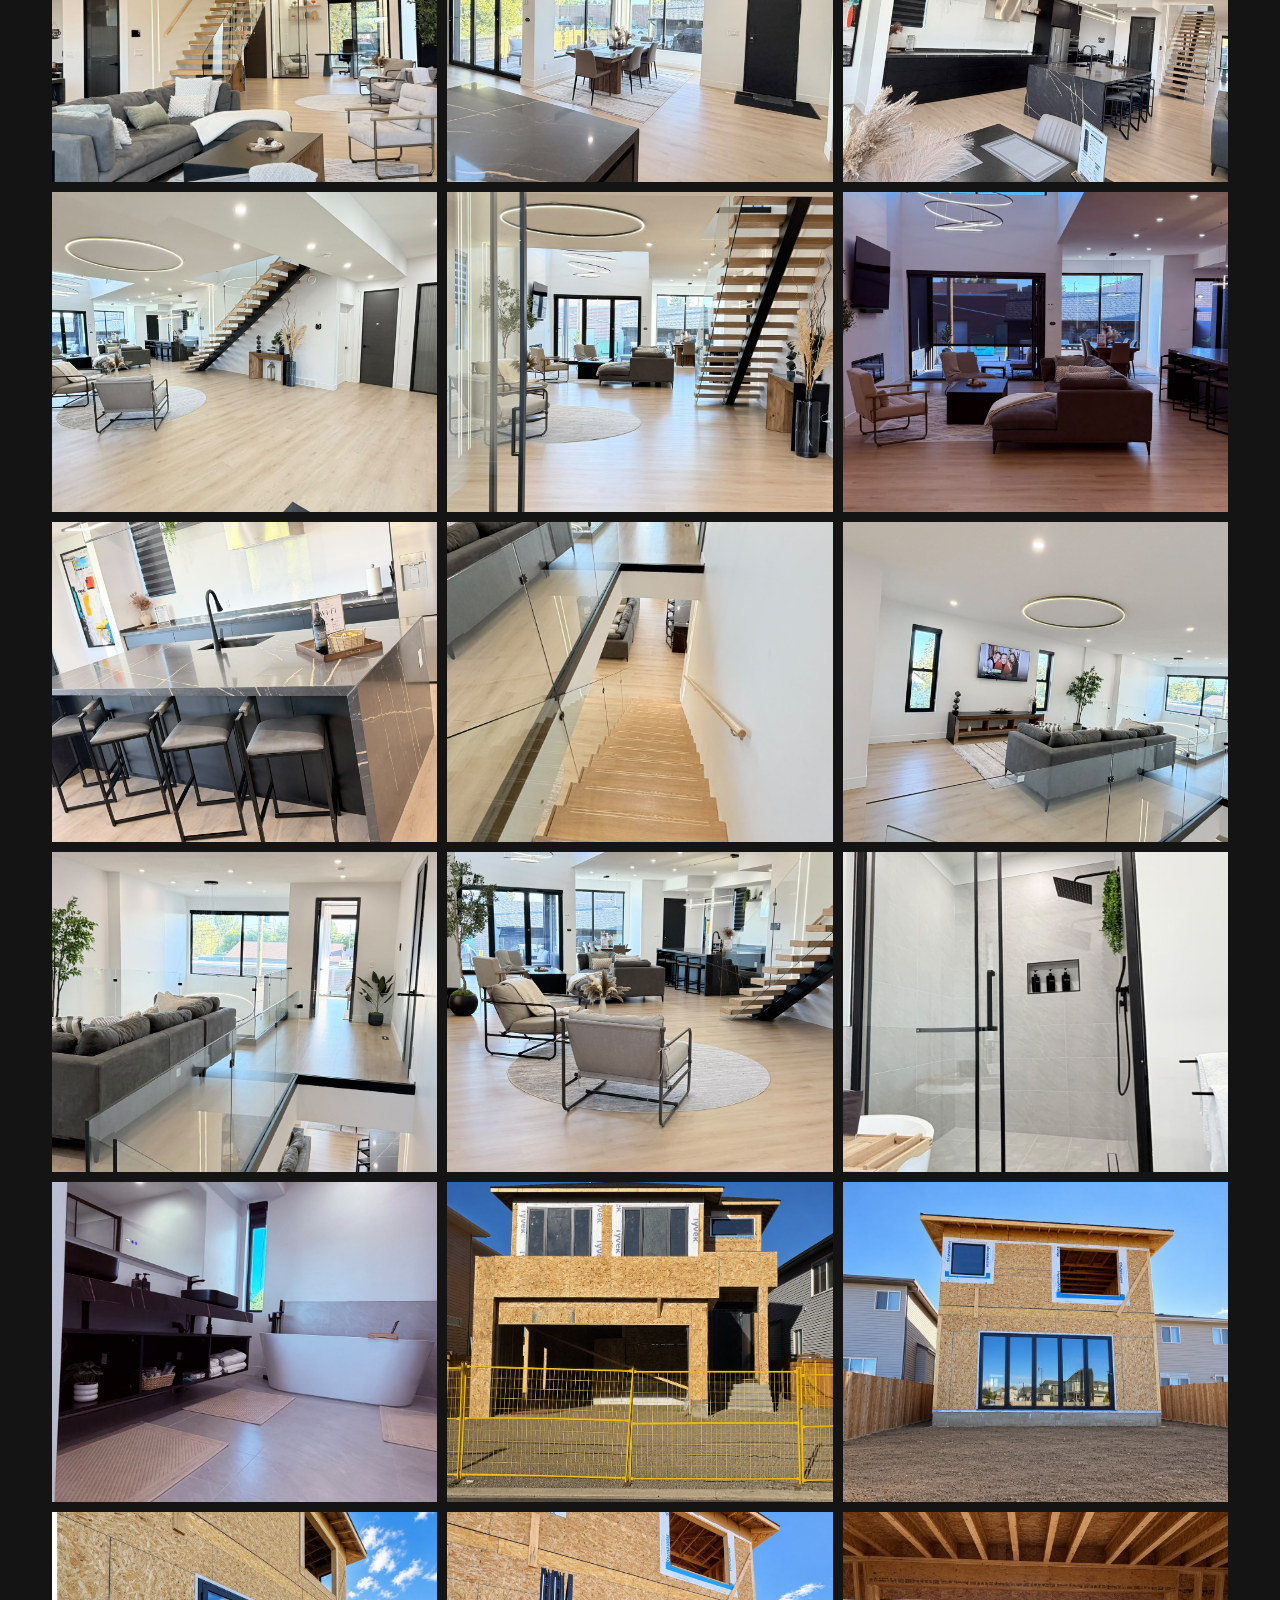
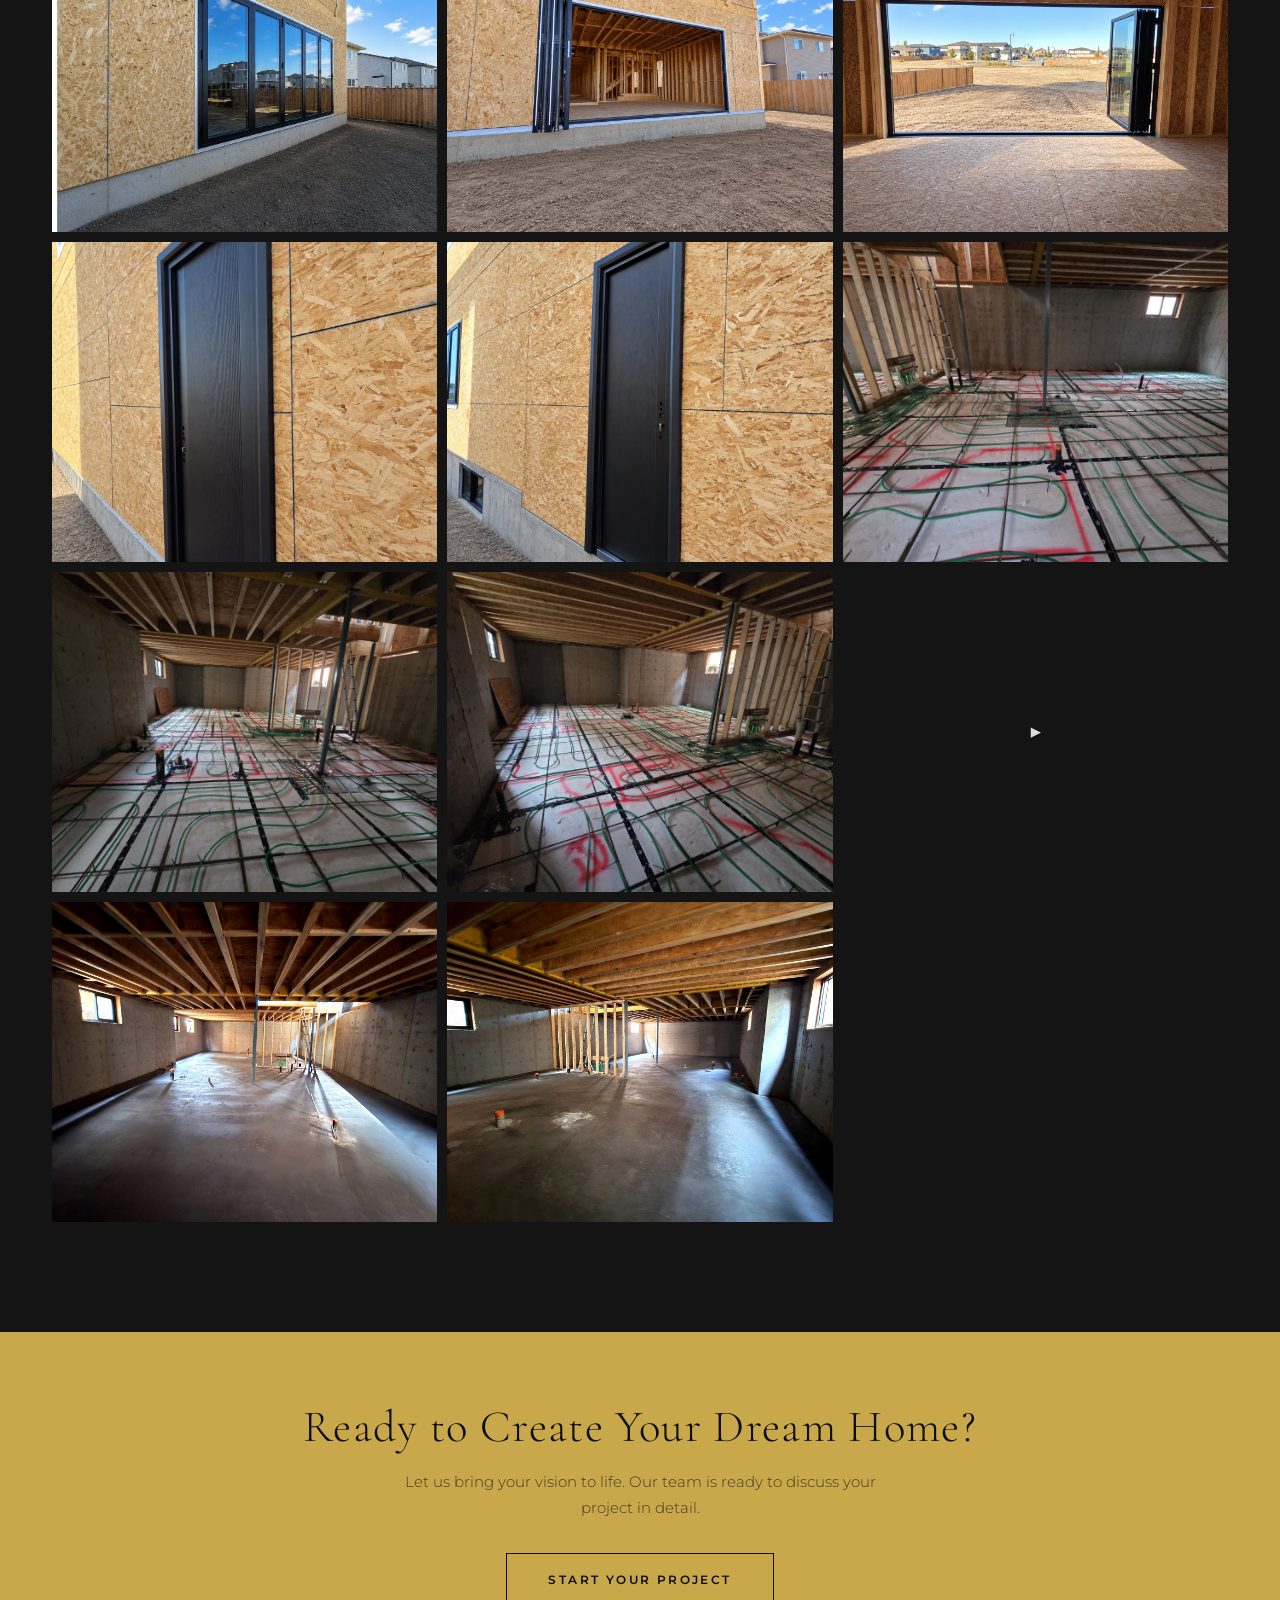
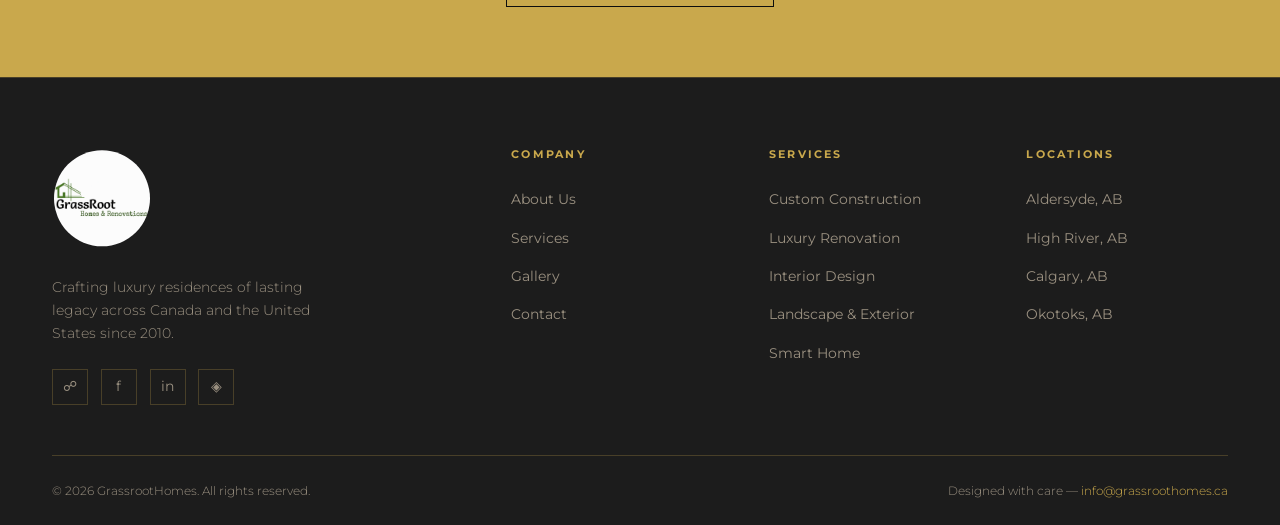
==== commit 79fe0e3a: "Label infill exterior photos as the High River home The modern black-stucco exterior is the same Hig" ====
--- a/gallery.html
+++ b/gallery.html
@@ -150,6 +150,62 @@
           <div class="gallery-overlay"><span>&#43;</span></div>
         </div>
 
+        <!-- High River: Finished Front Elevation -->
+        <div class="gallery-item fade-up" data-category="exterior">
+          <img src="images/high-river-exterior-front.jpg"
+               alt="Modern two-storey home with black stucco, cedar-tone wrap-around accent, slab walkway and rock landscaping"
+               data-title="Finished Front Elevation — High River, Canada">
+          <div class="gallery-overlay"><span>&#43;</span></div>
+        </div>
+
+        <!-- High River: Front Entry & Walkway -->
+        <div class="gallery-item fade-up" data-category="exterior">
+          <img src="images/high-river-exterior-front-angle.jpg"
+               alt="Angled view of a modern black stucco home with cedar-tone accent band, front steps and slab walkway"
+               data-title="Front Entry &amp; Walkway — High River, Canada">
+          <div class="gallery-overlay"><span>&#43;</span></div>
+        </div>
+
+        <!-- High River: Slab Walkway & Rock Landscaping -->
+        <div class="gallery-item fade-up" data-category="exterior">
+          <img src="images/high-river-exterior-walkway-1.jpg"
+               alt="Large-format concrete slab walkway set in dark rock beds with young birch trees"
+               data-title="Slab Walkway &amp; Rock Landscaping — High River, Canada">
+          <div class="gallery-overlay"><span>&#43;</span></div>
+        </div>
+
+        <!-- High River: Walkway to Front Steps -->
+        <div class="gallery-item fade-up" data-category="exterior">
+          <img src="images/high-river-exterior-walkway-2.jpg"
+               alt="Low-angle view of the slab walkway leading to the front steps of a black stucco home"
+               data-title="Walkway to Front Steps — High River, Canada">
+          <div class="gallery-overlay"><span>&#43;</span></div>
+        </div>
+
+        <!-- High River: Front Yard Landscaping -->
+        <div class="gallery-item fade-up" data-category="exterior">
+          <img src="images/high-river-exterior-walkway-3.jpg"
+               alt="Concrete pavers stepping through dark rock landscaping beside the front stairs"
+               data-title="Front Yard Landscaping — High River, Canada">
+          <div class="gallery-overlay"><span>&#43;</span></div>
+        </div>
+
+        <!-- High River: View from the Front Steps -->
+        <div class="gallery-item fade-up" data-category="exterior">
+          <img src="images/high-river-exterior-walkway-4.jpg"
+               alt="View from the front steps across the slab walkway and rock beds to the street"
+               data-title="View from the Front Steps — High River, Canada">
+          <div class="gallery-overlay"><span>&#43;</span></div>
+        </div>
+
+        <!-- High River: Walkway & Side Yard Path -->
+        <div class="gallery-item fade-up" data-category="exterior">
+          <img src="images/high-river-exterior-walkway-5.jpg"
+               alt="Slab walkway branching to the sidewalk and side yard through rock landscaping"
+               data-title="Walkway &amp; Side Yard Path — High River, Canada">
+          <div class="gallery-overlay"><span>&#43;</span></div>
+        </div>
+
         <!-- High River: Gourmet Kitchen -->
         <div class="gallery-item fade-up" data-category="interior">
           <img src="images/WhatsApp Image 2026-04-16 at 11.29.48 AM.jpeg"
@@ -195,62 +251,6 @@
           <img src="images/WhatsApp Image 2026-09-28 at 9.22.50 PM (3).jpeg"
                alt="Covered patio with outdoor lounge seating opening into the living area"
                data-title="Covered Patio &amp; Outdoor Living — High River, Canada">
-          <div class="gallery-overlay"><span>&#43;</span></div>
-        </div>
-
-        <!-- Modern Infill: Finished Front Elevation -->
-        <div class="gallery-item fade-up" data-category="exterior">
-          <img src="images/modern-infill-front.jpg"
-               alt="Modern two-storey home with black stucco, cedar-tone wrap-around accent, slab walkway and rock landscaping"
-               data-title="Modern Infill — Finished Front Elevation">
-          <div class="gallery-overlay"><span>&#43;</span></div>
-        </div>
-
-        <!-- Modern Infill: Front Entry & Walkway -->
-        <div class="gallery-item fade-up" data-category="exterior">
-          <img src="images/modern-infill-front-angle.jpg"
-               alt="Angled view of a modern black stucco home with cedar-tone accent band, front steps and slab walkway"
-               data-title="Modern Infill — Front Entry &amp; Walkway">
-          <div class="gallery-overlay"><span>&#43;</span></div>
-        </div>
-
-        <!-- Modern Infill: Slab Walkway & Rock Landscaping -->
-        <div class="gallery-item fade-up" data-category="exterior">
-          <img src="images/modern-infill-walkway-1.jpg"
-               alt="Large-format concrete slab walkway set in dark rock beds with young birch trees"
-               data-title="Modern Infill — Slab Walkway &amp; Rock Landscaping">
-          <div class="gallery-overlay"><span>&#43;</span></div>
-        </div>
-
-        <!-- Modern Infill: Walkway to Front Steps -->
-        <div class="gallery-item fade-up" data-category="exterior">
-          <img src="images/modern-infill-walkway-2.jpg"
-               alt="Low-angle view of the slab walkway leading to the front steps of a black stucco home"
-               data-title="Modern Infill — Walkway to Front Steps">
-          <div class="gallery-overlay"><span>&#43;</span></div>
-        </div>
-
-        <!-- Modern Infill: Front Yard Landscaping -->
-        <div class="gallery-item fade-up" data-category="exterior">
-          <img src="images/modern-infill-walkway-3.jpg"
-               alt="Concrete pavers stepping through dark rock landscaping beside the front stairs"
-               data-title="Modern Infill — Front Yard Landscaping">
-          <div class="gallery-overlay"><span>&#43;</span></div>
-        </div>
-
-        <!-- Modern Infill: View from the Front Steps -->
-        <div class="gallery-item fade-up" data-category="exterior">
-          <img src="images/modern-infill-walkway-4.jpg"
-               alt="View from the front steps across the slab walkway and rock beds to the street"
-               data-title="Modern Infill — View from the Front Steps">
-          <div class="gallery-overlay"><span>&#43;</span></div>
-        </div>
-
-        <!-- Modern Infill: Walkway & Side Yard Path -->
-        <div class="gallery-item fade-up" data-category="exterior">
-          <img src="images/modern-infill-walkway-5.jpg"
-               alt="Slab walkway branching to the sidewalk and side yard through rock landscaping"
-               data-title="Modern Infill — Walkway &amp; Side Yard Path">
           <div class="gallery-overlay"><span>&#43;</span></div>
         </div>
 
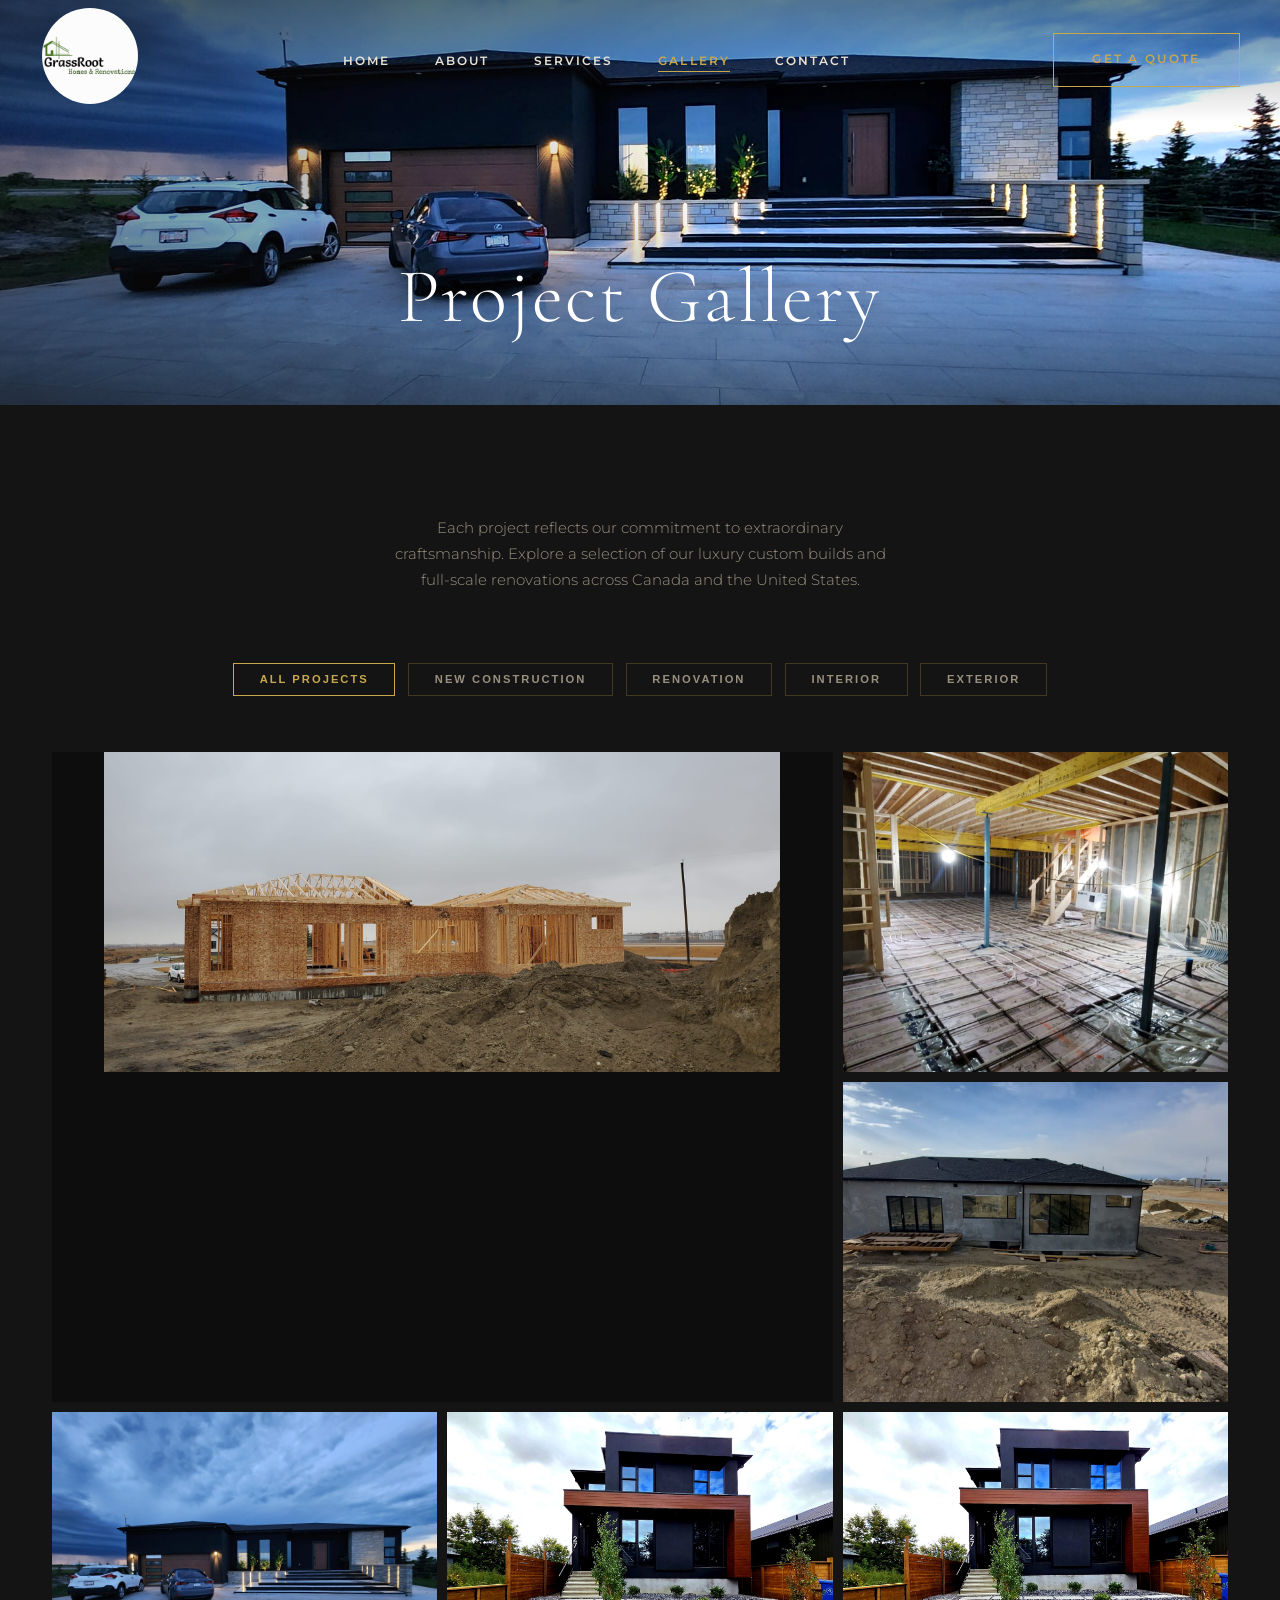
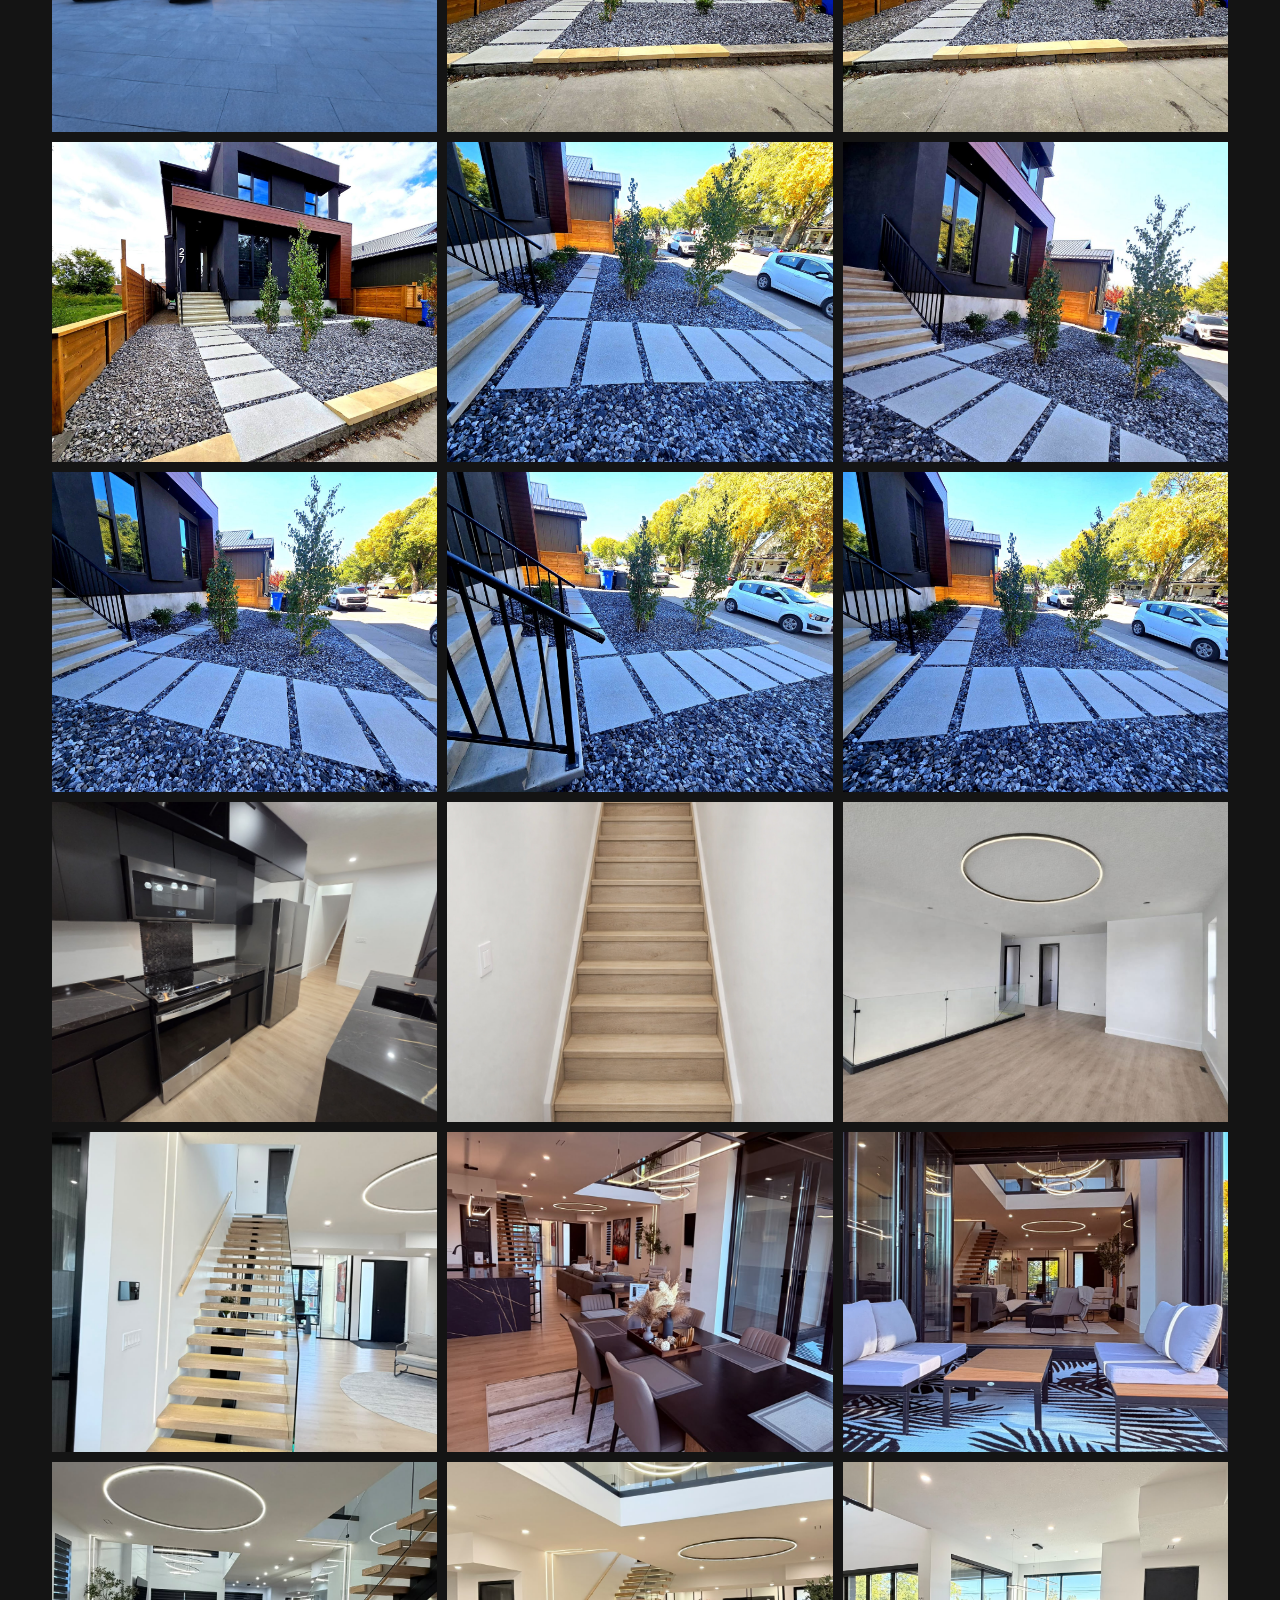
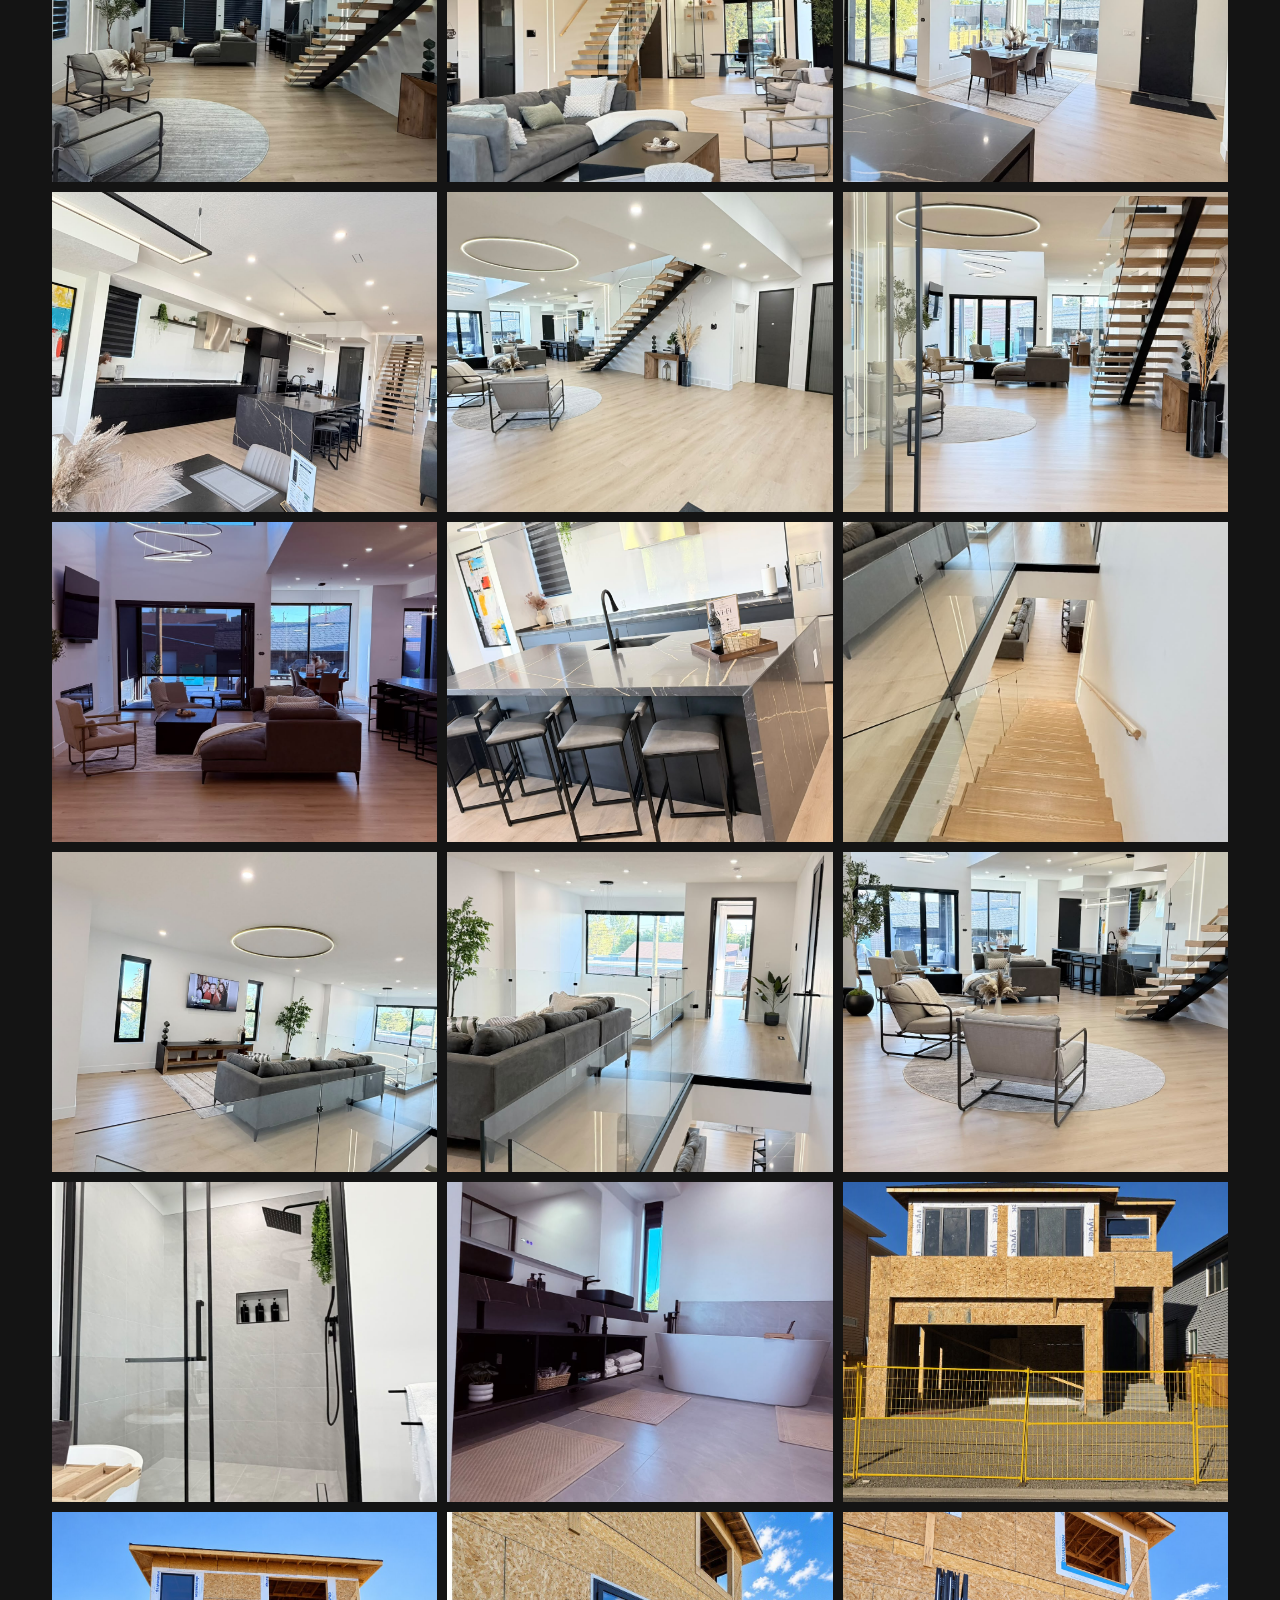
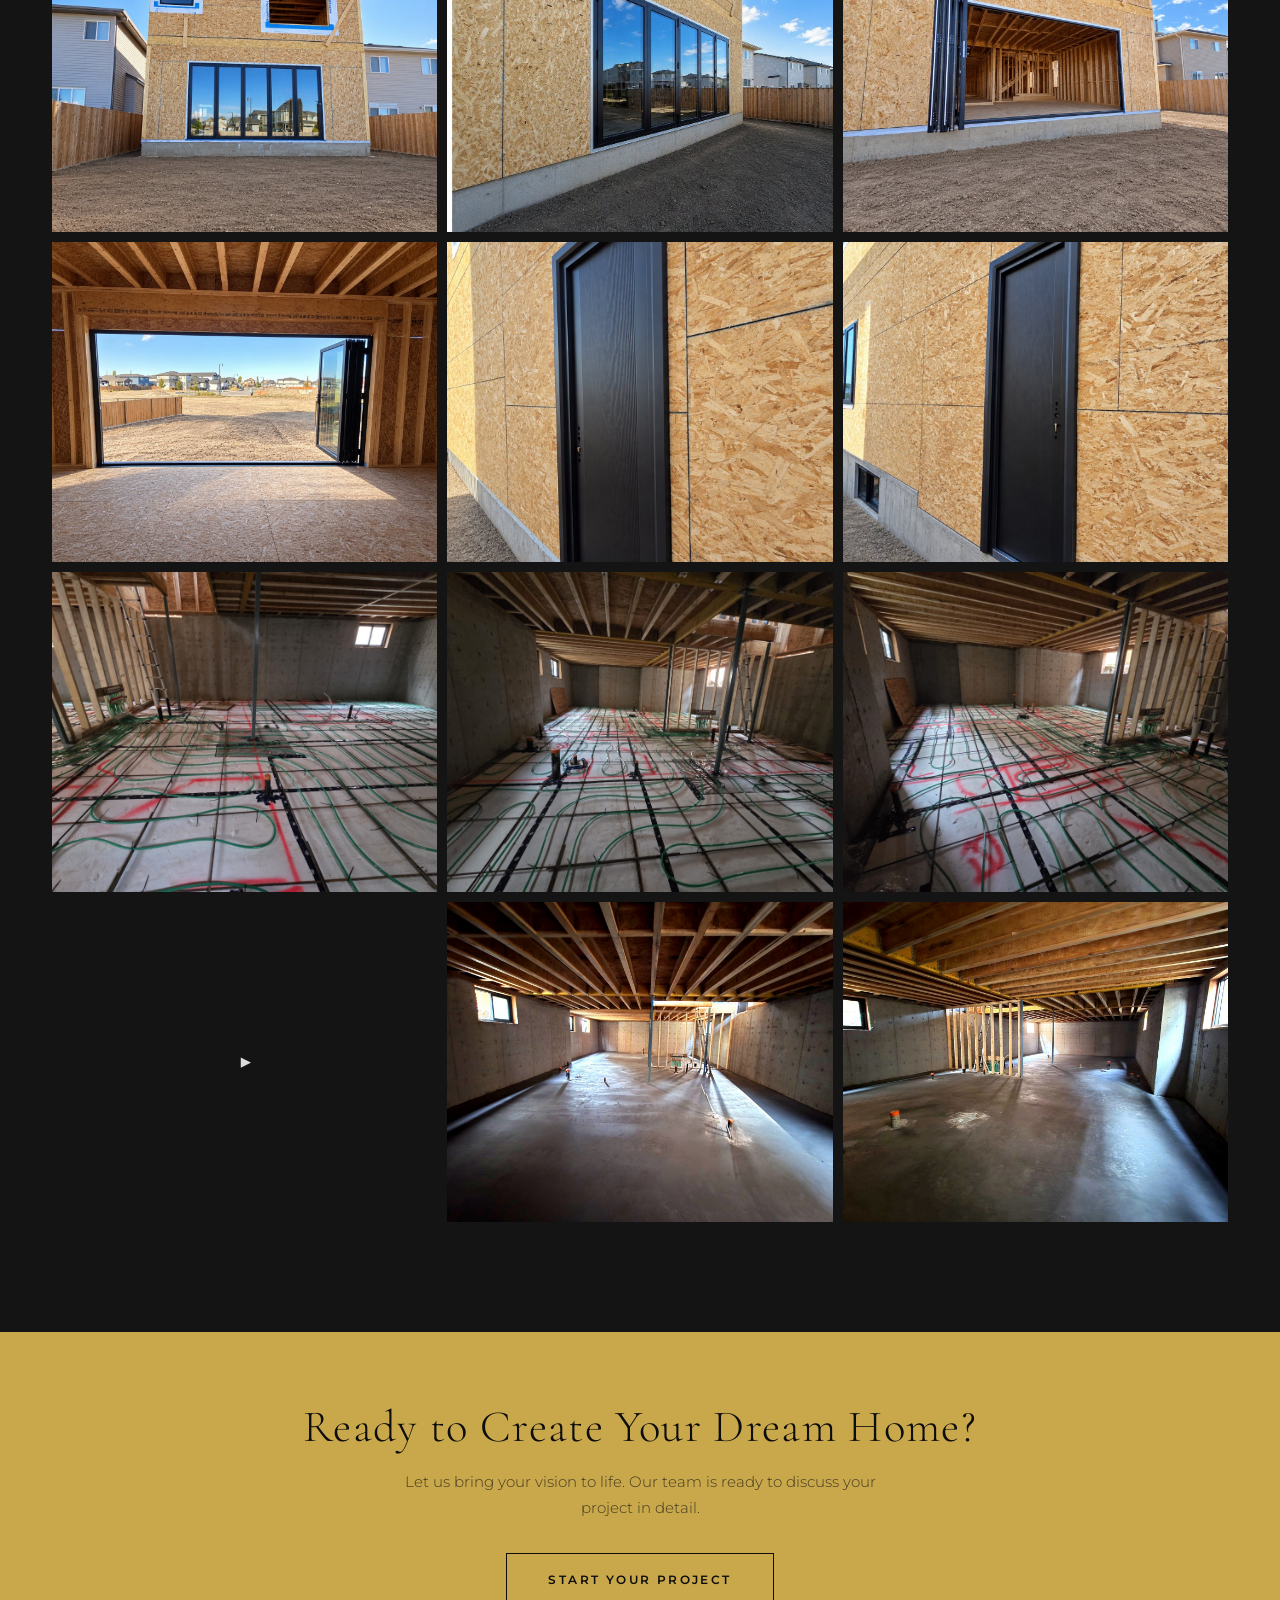
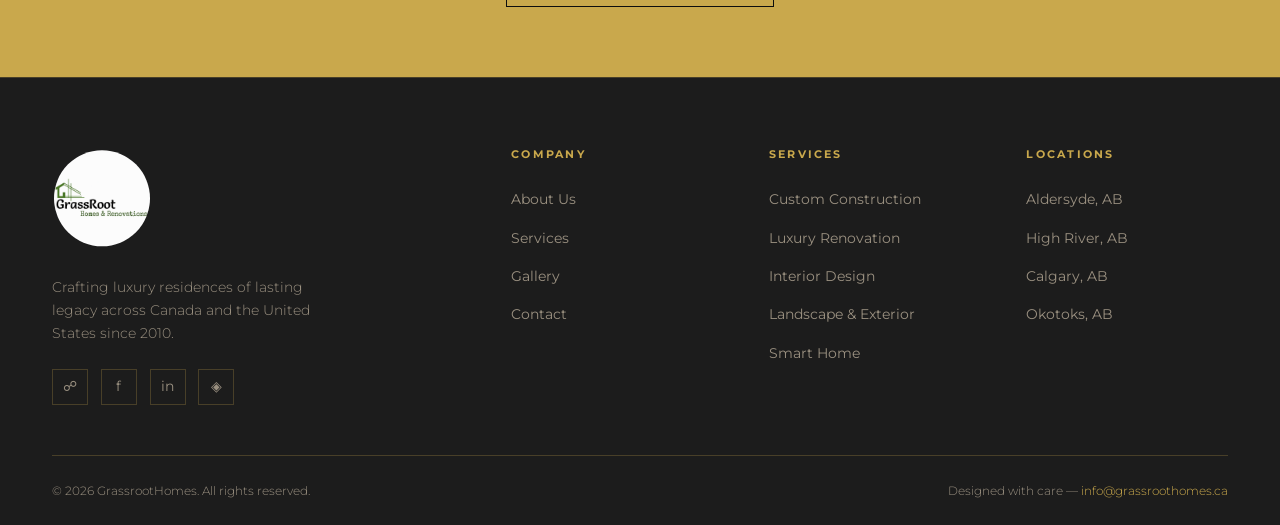
==== commit 8574eb08: "Add second High River front elevation photo to gallery Co-Authored-By: Claude Opus 5.5 <noreply@anth" ====
--- a/gallery.html
+++ b/gallery.html
@@ -158,6 +158,14 @@
           <div class="gallery-overlay"><span>&#43;</span></div>
         </div>
 
+        <!-- High River: Front Elevation & Landscaping -->
+        <div class="gallery-item fade-up" data-category="exterior">
+          <img src="images/high-river-exterior-front-2.jpg"
+               alt="Street view of a modern two-storey home with black stucco, cedar-tone accent, cedar fencing and rock landscaping"
+               data-title="Front Elevation &amp; Landscaping — High River, Canada">
+          <div class="gallery-overlay"><span>&#43;</span></div>
+        </div>
+
         <!-- High River: Front Entry & Walkway -->
         <div class="gallery-item fade-up" data-category="exterior">
           <img src="images/high-river-exterior-front-angle.jpg"
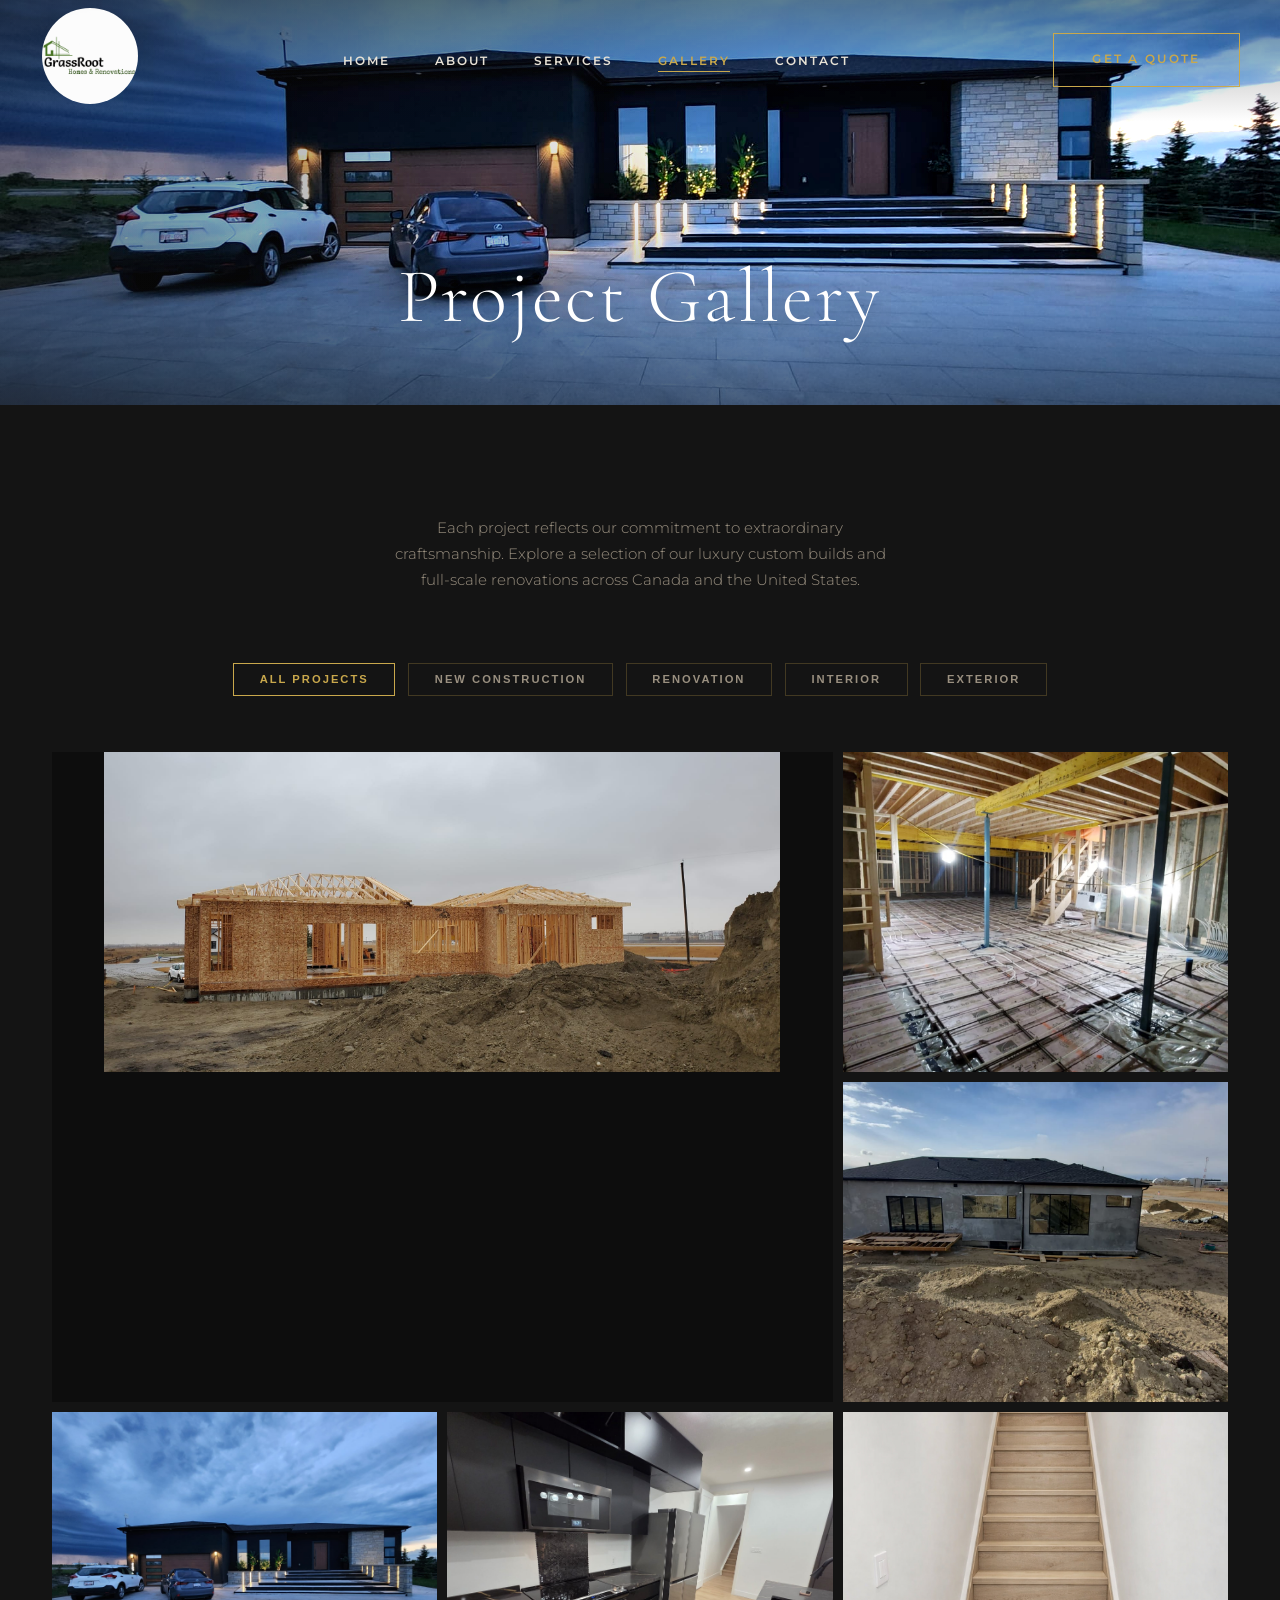
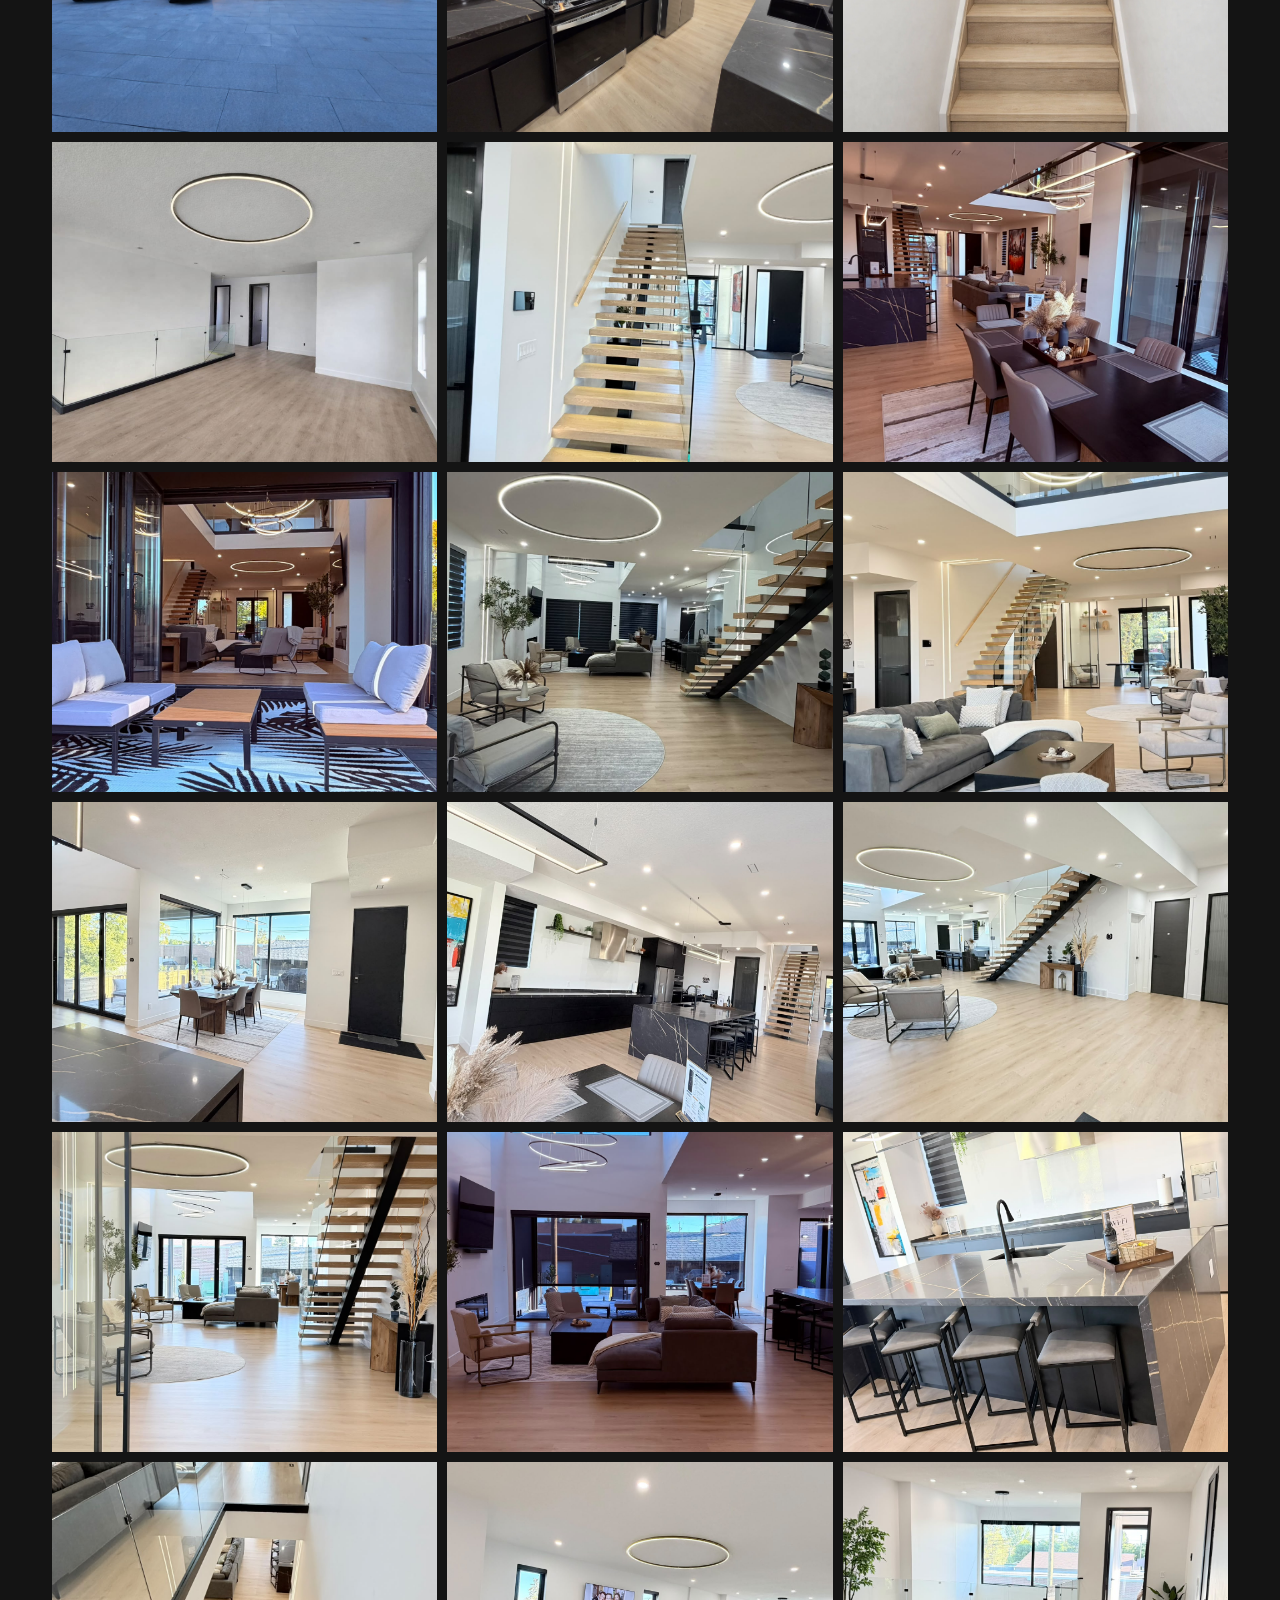
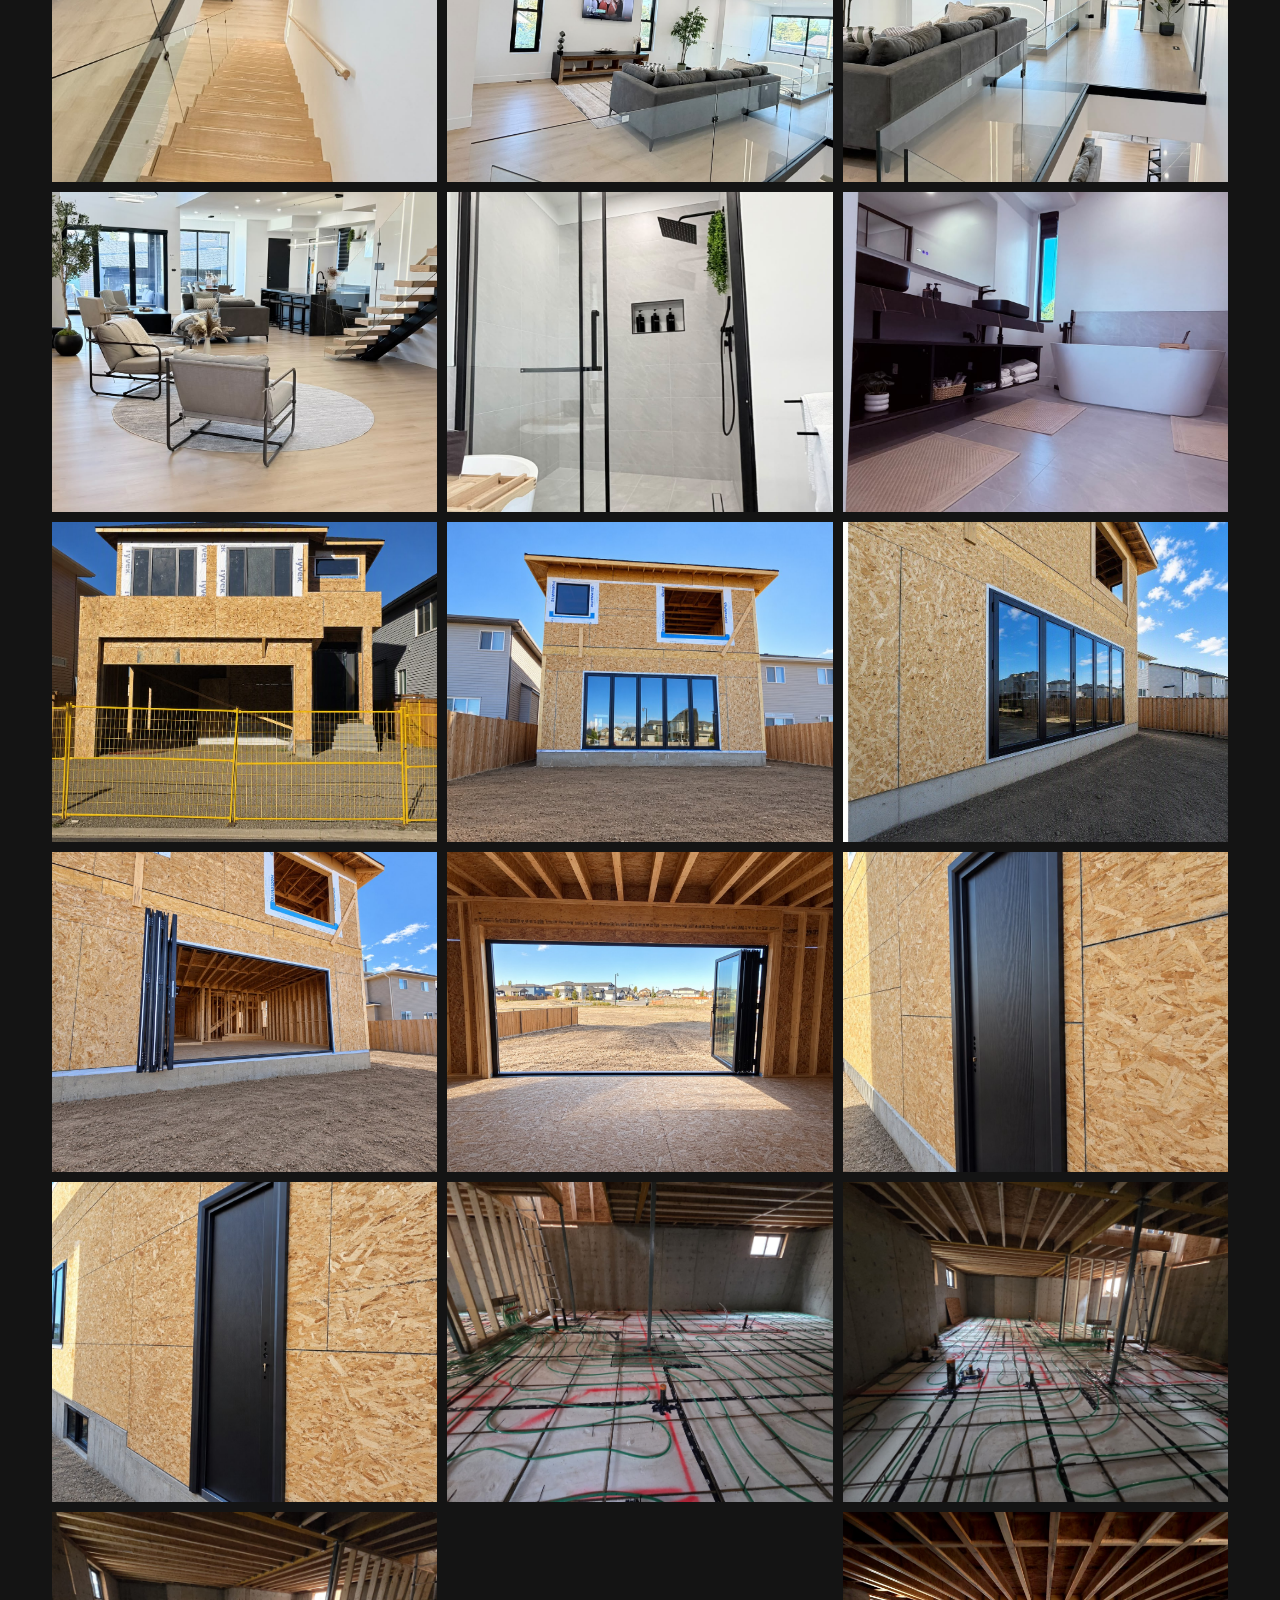
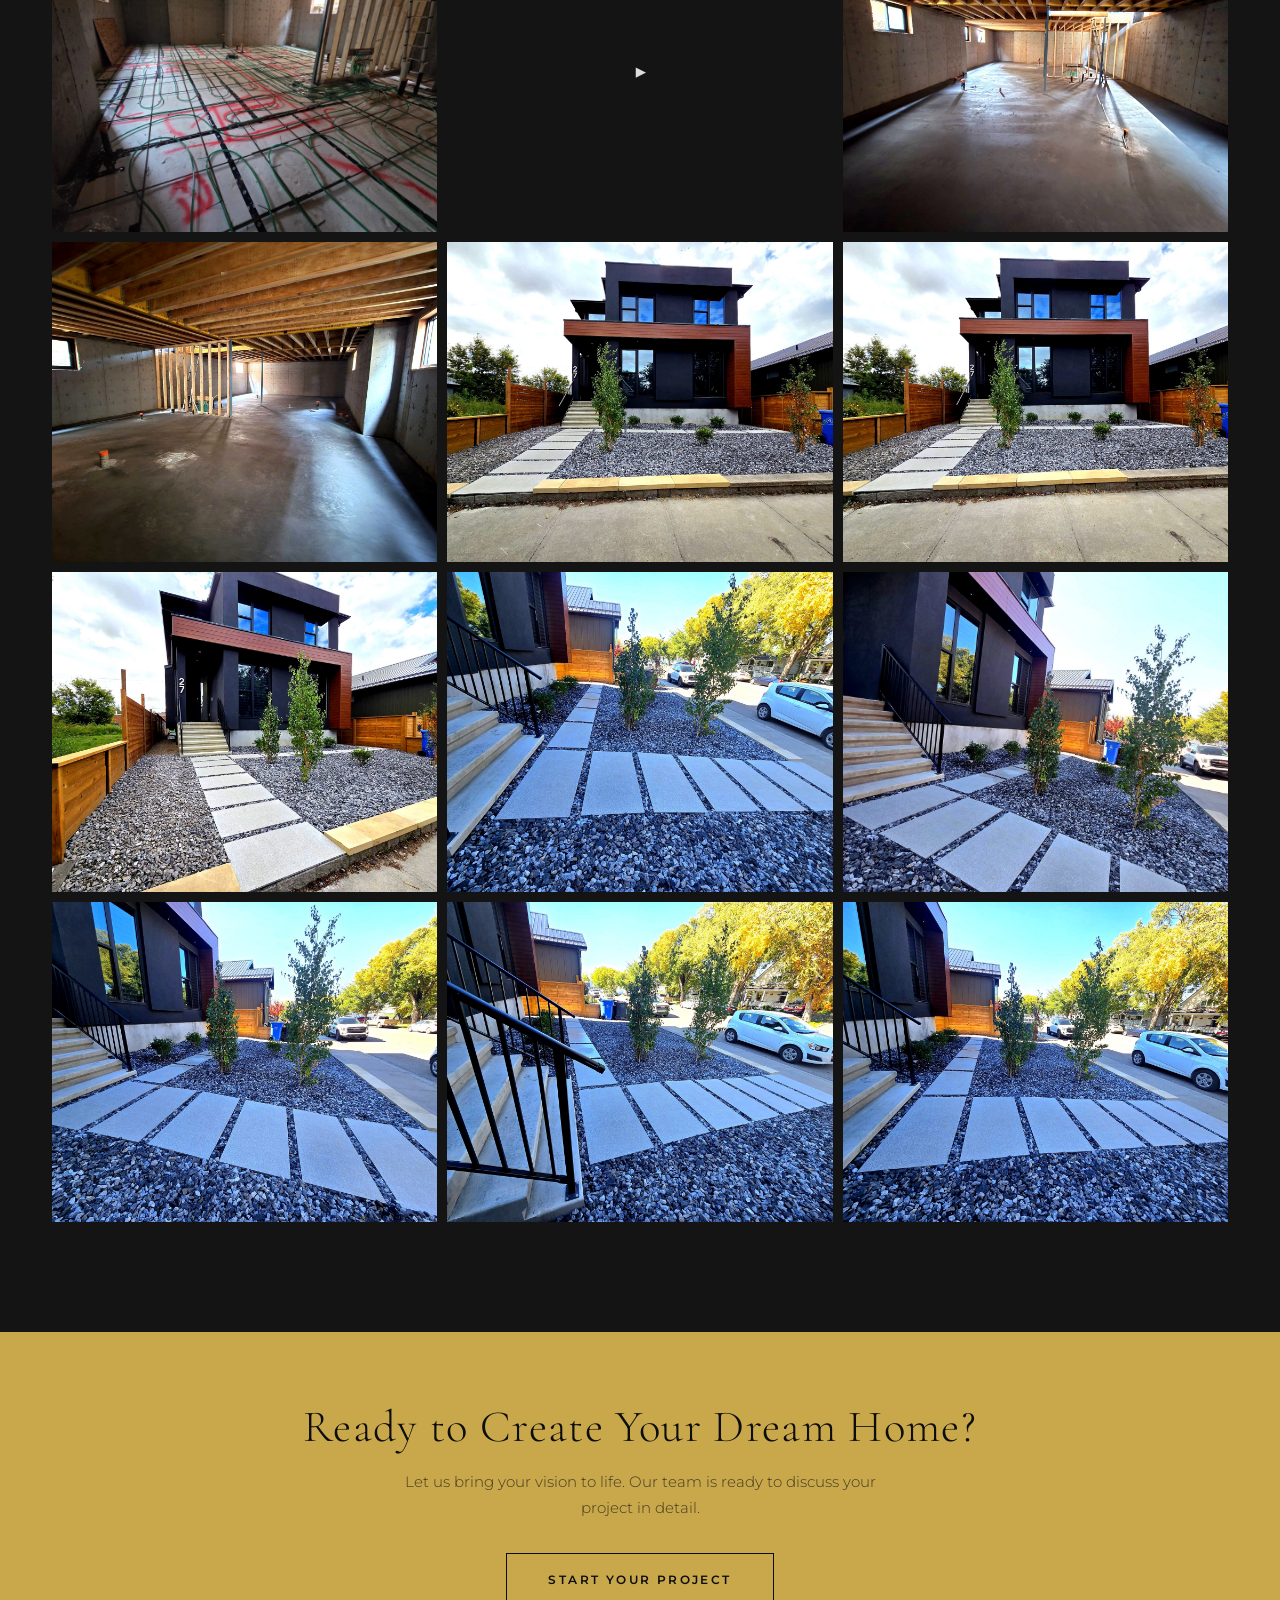
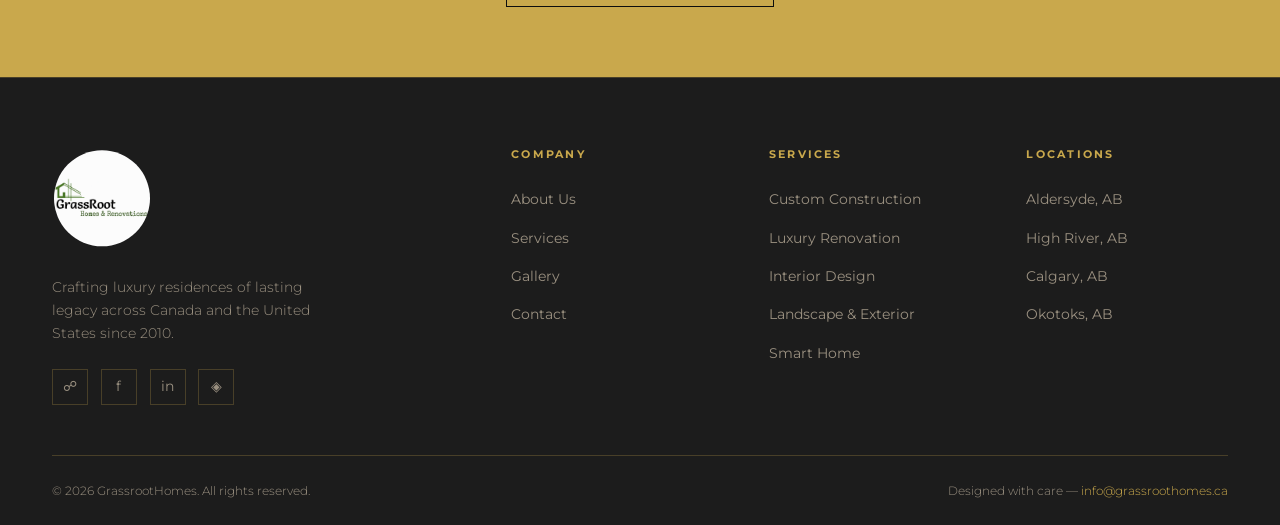
==== commit e4c6621d: "Move High River exterior photos to the bottom of the gallery Co-Authored-By: Claude Opus 5.5 <norepl" ====
--- a/gallery.html
+++ b/gallery.html
@@ -150,70 +150,6 @@
           <div class="gallery-overlay"><span>&#43;</span></div>
         </div>
 
-        <!-- High River: Finished Front Elevation -->
-        <div class="gallery-item fade-up" data-category="exterior">
-          <img src="images/high-river-exterior-front.jpg"
-               alt="Modern two-storey home with black stucco, cedar-tone wrap-around accent, slab walkway and rock landscaping"
-               data-title="Finished Front Elevation — High River, Canada">
-          <div class="gallery-overlay"><span>&#43;</span></div>
-        </div>
-
-        <!-- High River: Front Elevation & Landscaping -->
-        <div class="gallery-item fade-up" data-category="exterior">
-          <img src="images/high-river-exterior-front-2.jpg"
-               alt="Street view of a modern two-storey home with black stucco, cedar-tone accent, cedar fencing and rock landscaping"
-               data-title="Front Elevation &amp; Landscaping — High River, Canada">
-          <div class="gallery-overlay"><span>&#43;</span></div>
-        </div>
-
-        <!-- High River: Front Entry & Walkway -->
-        <div class="gallery-item fade-up" data-category="exterior">
-          <img src="images/high-river-exterior-front-angle.jpg"
-               alt="Angled view of a modern black stucco home with cedar-tone accent band, front steps and slab walkway"
-               data-title="Front Entry &amp; Walkway — High River, Canada">
-          <div class="gallery-overlay"><span>&#43;</span></div>
-        </div>
-
-        <!-- High River: Slab Walkway & Rock Landscaping -->
-        <div class="gallery-item fade-up" data-category="exterior">
-          <img src="images/high-river-exterior-walkway-1.jpg"
-               alt="Large-format concrete slab walkway set in dark rock beds with young birch trees"
-               data-title="Slab Walkway &amp; Rock Landscaping — High River, Canada">
-          <div class="gallery-overlay"><span>&#43;</span></div>
-        </div>
-
-        <!-- High River: Walkway to Front Steps -->
-        <div class="gallery-item fade-up" data-category="exterior">
-          <img src="images/high-river-exterior-walkway-2.jpg"
-               alt="Low-angle view of the slab walkway leading to the front steps of a black stucco home"
-               data-title="Walkway to Front Steps — High River, Canada">
-          <div class="gallery-overlay"><span>&#43;</span></div>
-        </div>
-
-        <!-- High River: Front Yard Landscaping -->
-        <div class="gallery-item fade-up" data-category="exterior">
-          <img src="images/high-river-exterior-walkway-3.jpg"
-               alt="Concrete pavers stepping through dark rock landscaping beside the front stairs"
-               data-title="Front Yard Landscaping — High River, Canada">
-          <div class="gallery-overlay"><span>&#43;</span></div>
-        </div>
-
-        <!-- High River: View from the Front Steps -->
-        <div class="gallery-item fade-up" data-category="exterior">
-          <img src="images/high-river-exterior-walkway-4.jpg"
-               alt="View from the front steps across the slab walkway and rock beds to the street"
-               data-title="View from the Front Steps — High River, Canada">
-          <div class="gallery-overlay"><span>&#43;</span></div>
-        </div>
-
-        <!-- High River: Walkway & Side Yard Path -->
-        <div class="gallery-item fade-up" data-category="exterior">
-          <img src="images/high-river-exterior-walkway-5.jpg"
-               alt="Slab walkway branching to the sidewalk and side yard through rock landscaping"
-               data-title="Walkway &amp; Side Yard Path — High River, Canada">
-          <div class="gallery-overlay"><span>&#43;</span></div>
-        </div>
-
         <!-- High River: Gourmet Kitchen -->
         <div class="gallery-item fade-up" data-category="interior">
           <img src="images/WhatsApp Image 2026-04-16 at 11.29.48 AM.jpeg"
@@ -476,6 +412,70 @@
           <img src="images/high-river-build-basement-slab-2.jpg"
                alt="Wide view of an unfinished basement with poured slab, framed partition and plumbing rough-ins"
                data-title="Basement Slab &amp; Plumbing Rough-Ins — High River, Canada">
+          <div class="gallery-overlay"><span>&#43;</span></div>
+        </div>
+
+        <!-- High River: Finished Front Elevation -->
+        <div class="gallery-item fade-up" data-category="exterior">
+          <img src="images/high-river-exterior-front.jpg"
+               alt="Modern two-storey home with black stucco, cedar-tone wrap-around accent, slab walkway and rock landscaping"
+               data-title="Finished Front Elevation — High River, Canada">
+          <div class="gallery-overlay"><span>&#43;</span></div>
+        </div>
+
+        <!-- High River: Front Elevation & Landscaping -->
+        <div class="gallery-item fade-up" data-category="exterior">
+          <img src="images/high-river-exterior-front-2.jpg"
+               alt="Street view of a modern two-storey home with black stucco, cedar-tone accent, cedar fencing and rock landscaping"
+               data-title="Front Elevation &amp; Landscaping — High River, Canada">
+          <div class="gallery-overlay"><span>&#43;</span></div>
+        </div>
+
+        <!-- High River: Front Entry & Walkway -->
+        <div class="gallery-item fade-up" data-category="exterior">
+          <img src="images/high-river-exterior-front-angle.jpg"
+               alt="Angled view of a modern black stucco home with cedar-tone accent band, front steps and slab walkway"
+               data-title="Front Entry &amp; Walkway — High River, Canada">
+          <div class="gallery-overlay"><span>&#43;</span></div>
+        </div>
+
+        <!-- High River: Slab Walkway & Rock Landscaping -->
+        <div class="gallery-item fade-up" data-category="exterior">
+          <img src="images/high-river-exterior-walkway-1.jpg"
+               alt="Large-format concrete slab walkway set in dark rock beds with young birch trees"
+               data-title="Slab Walkway &amp; Rock Landscaping — High River, Canada">
+          <div class="gallery-overlay"><span>&#43;</span></div>
+        </div>
+
+        <!-- High River: Walkway to Front Steps -->
+        <div class="gallery-item fade-up" data-category="exterior">
+          <img src="images/high-river-exterior-walkway-2.jpg"
+               alt="Low-angle view of the slab walkway leading to the front steps of a black stucco home"
+               data-title="Walkway to Front Steps — High River, Canada">
+          <div class="gallery-overlay"><span>&#43;</span></div>
+        </div>
+
+        <!-- High River: Front Yard Landscaping -->
+        <div class="gallery-item fade-up" data-category="exterior">
+          <img src="images/high-river-exterior-walkway-3.jpg"
+               alt="Concrete pavers stepping through dark rock landscaping beside the front stairs"
+               data-title="Front Yard Landscaping — High River, Canada">
+          <div class="gallery-overlay"><span>&#43;</span></div>
+        </div>
+
+        <!-- High River: View from the Front Steps -->
+        <div class="gallery-item fade-up" data-category="exterior">
+          <img src="images/high-river-exterior-walkway-4.jpg"
+               alt="View from the front steps across the slab walkway and rock beds to the street"
+               data-title="View from the Front Steps — High River, Canada">
+          <div class="gallery-overlay"><span>&#43;</span></div>
+        </div>
+
+        <!-- High River: Walkway & Side Yard Path -->
+        <div class="gallery-item fade-up" data-category="exterior">
+          <img src="images/high-river-exterior-walkway-5.jpg"
+               alt="Slab walkway branching to the sidewalk and side yard through rock landscaping"
+               data-title="Walkway &amp; Side Yard Path — High River, Canada">
           <div class="gallery-overlay"><span>&#43;</span></div>
         </div>
 
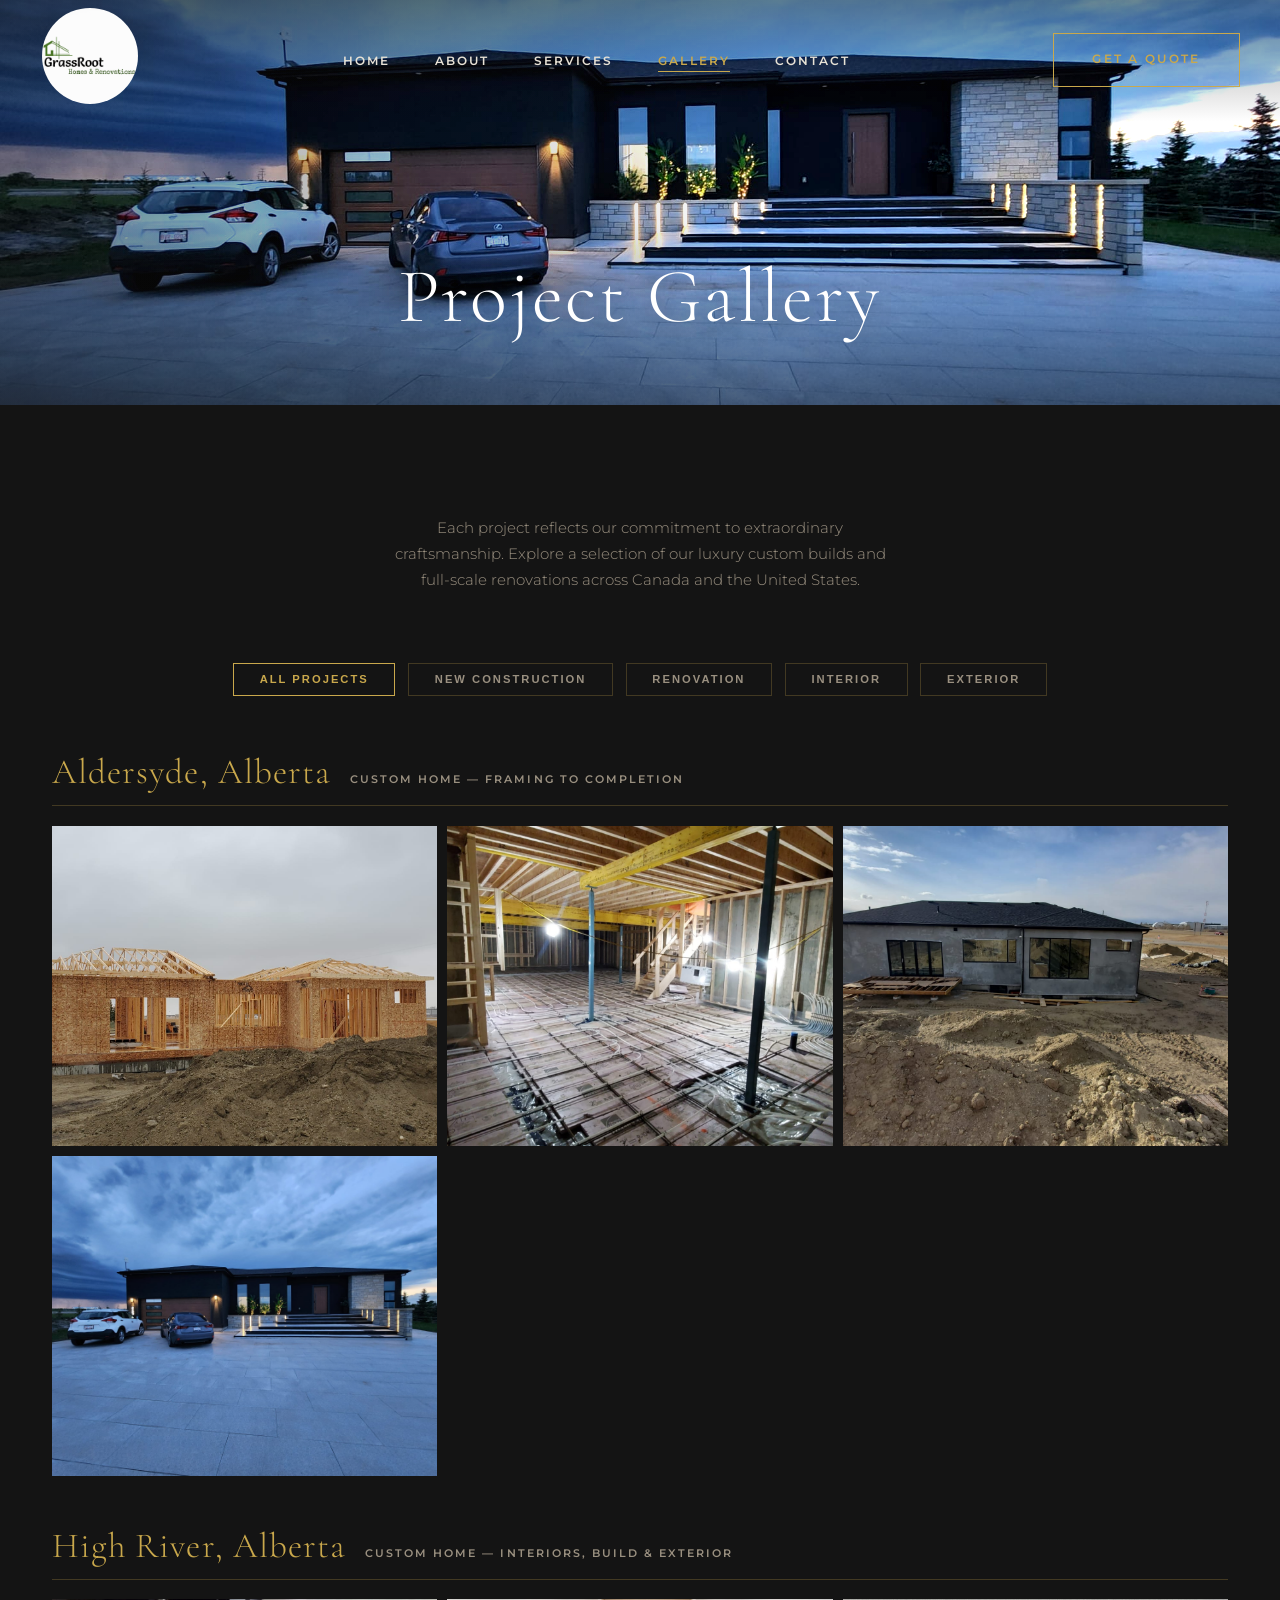
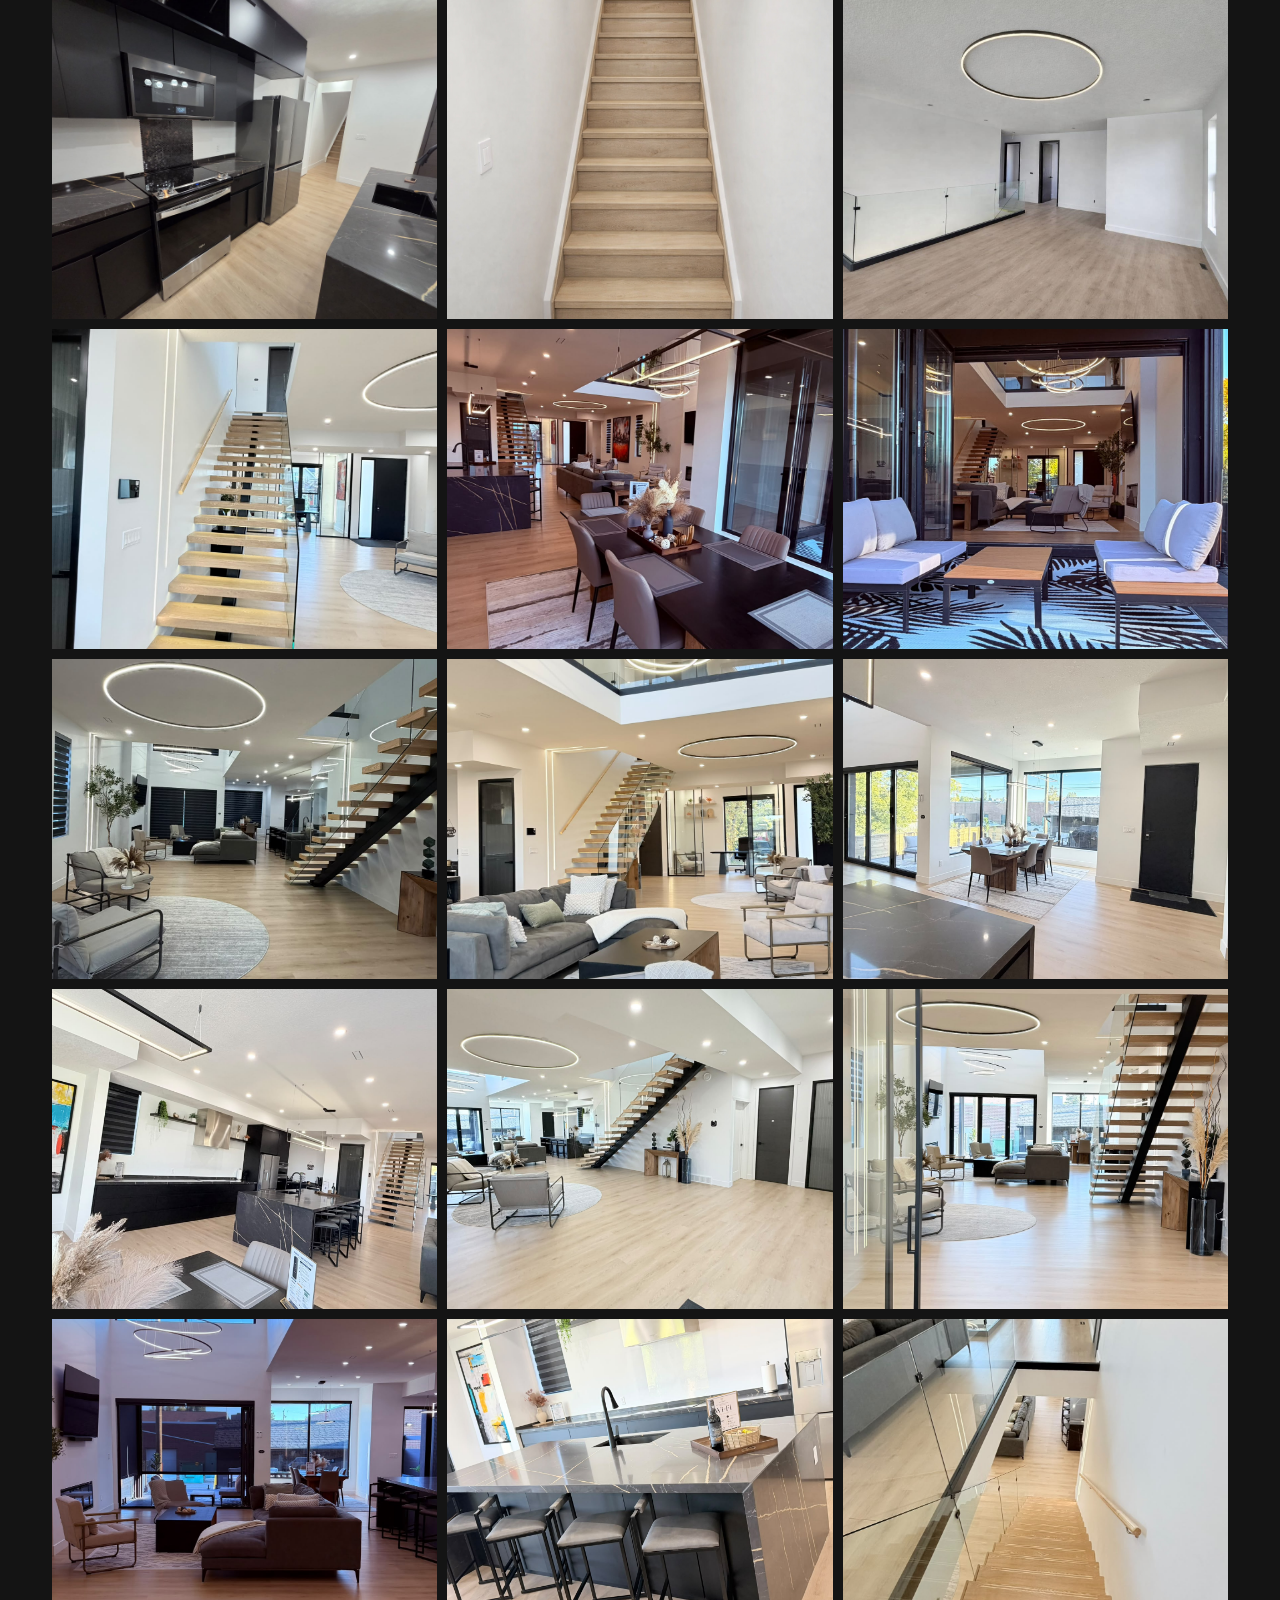
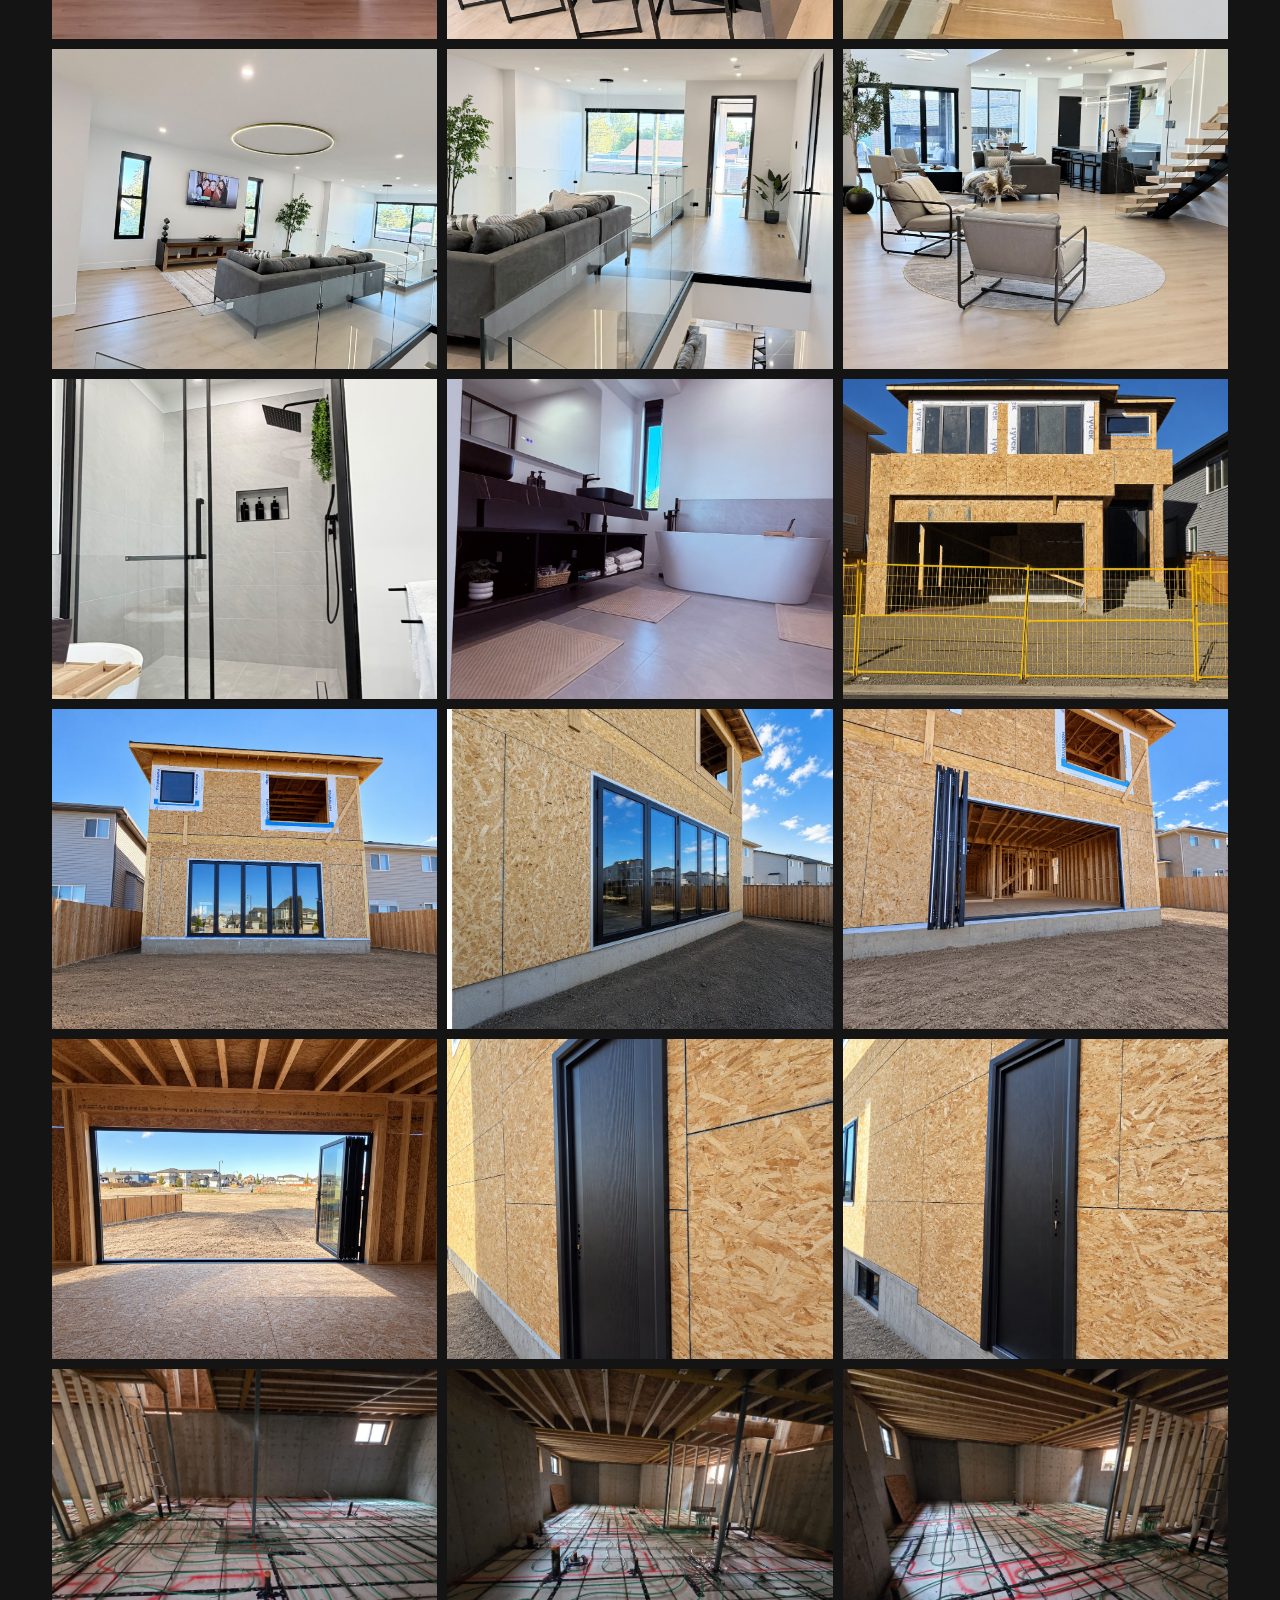
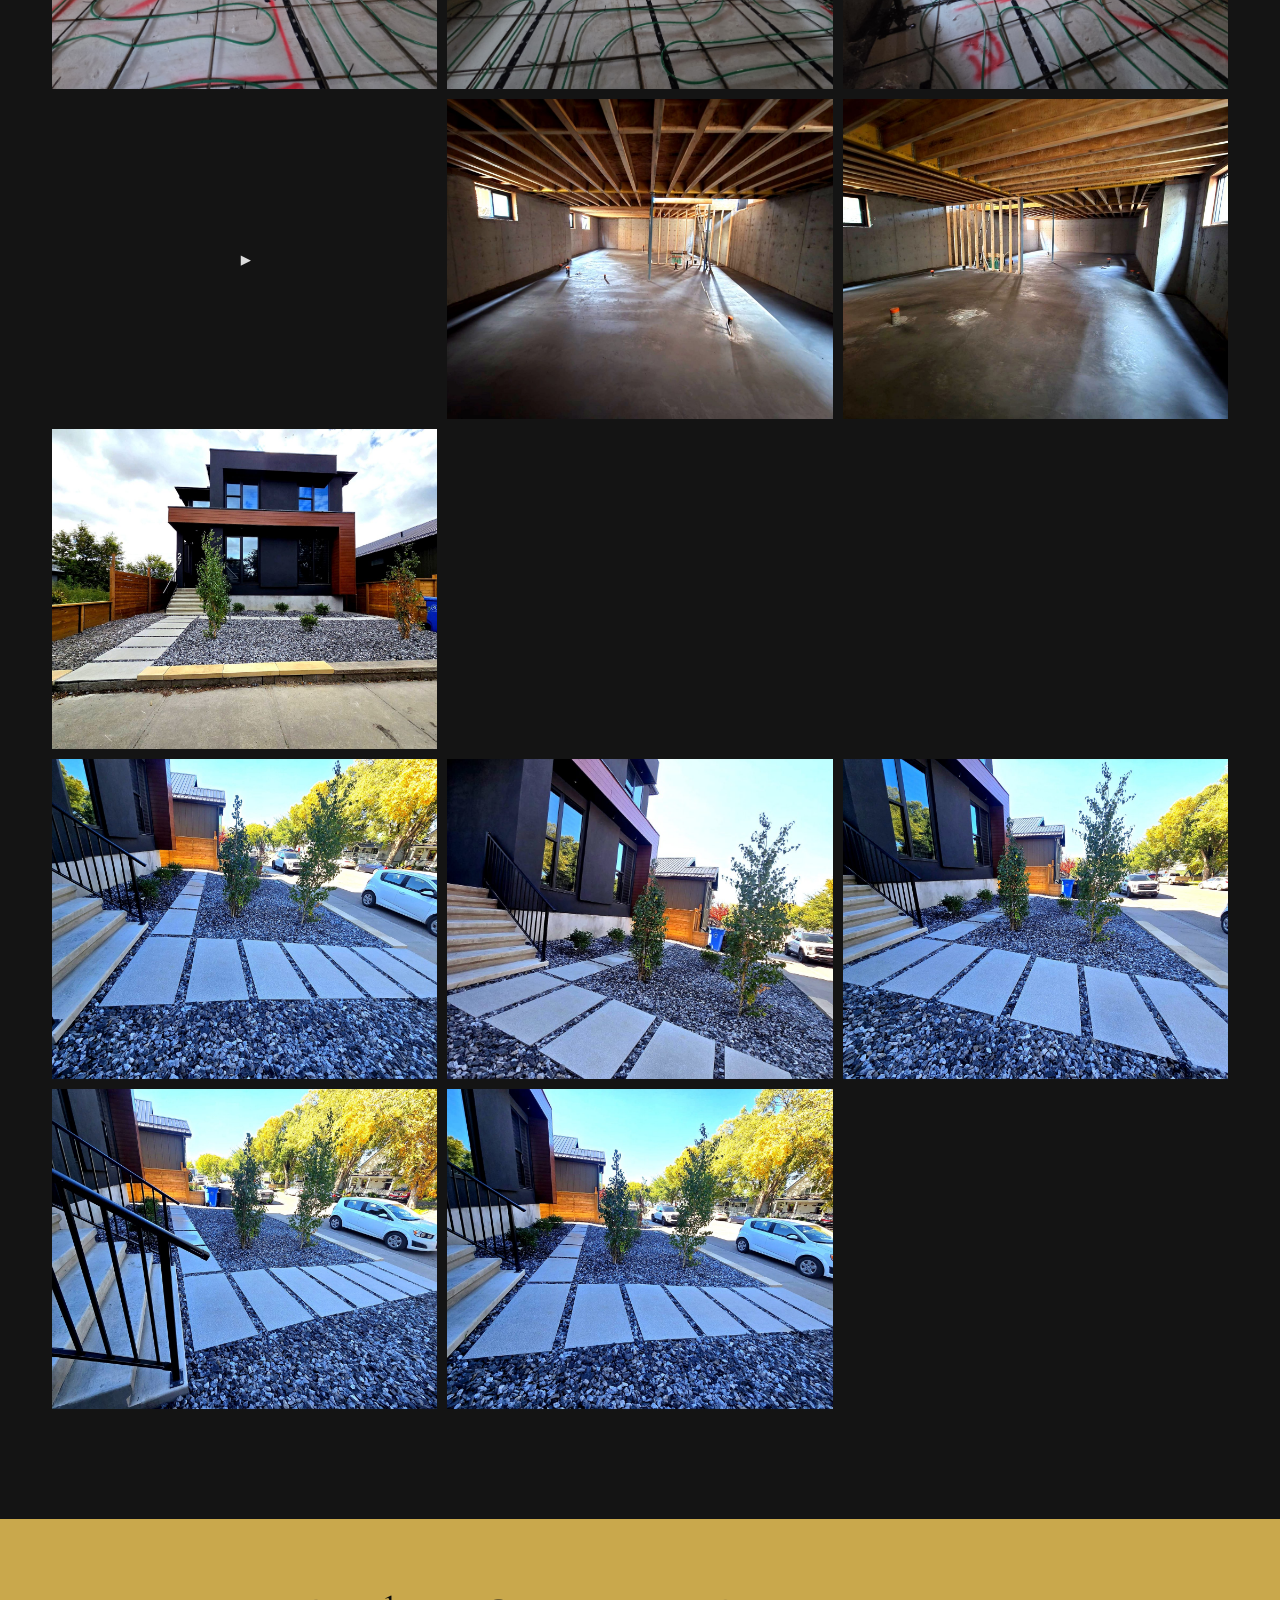
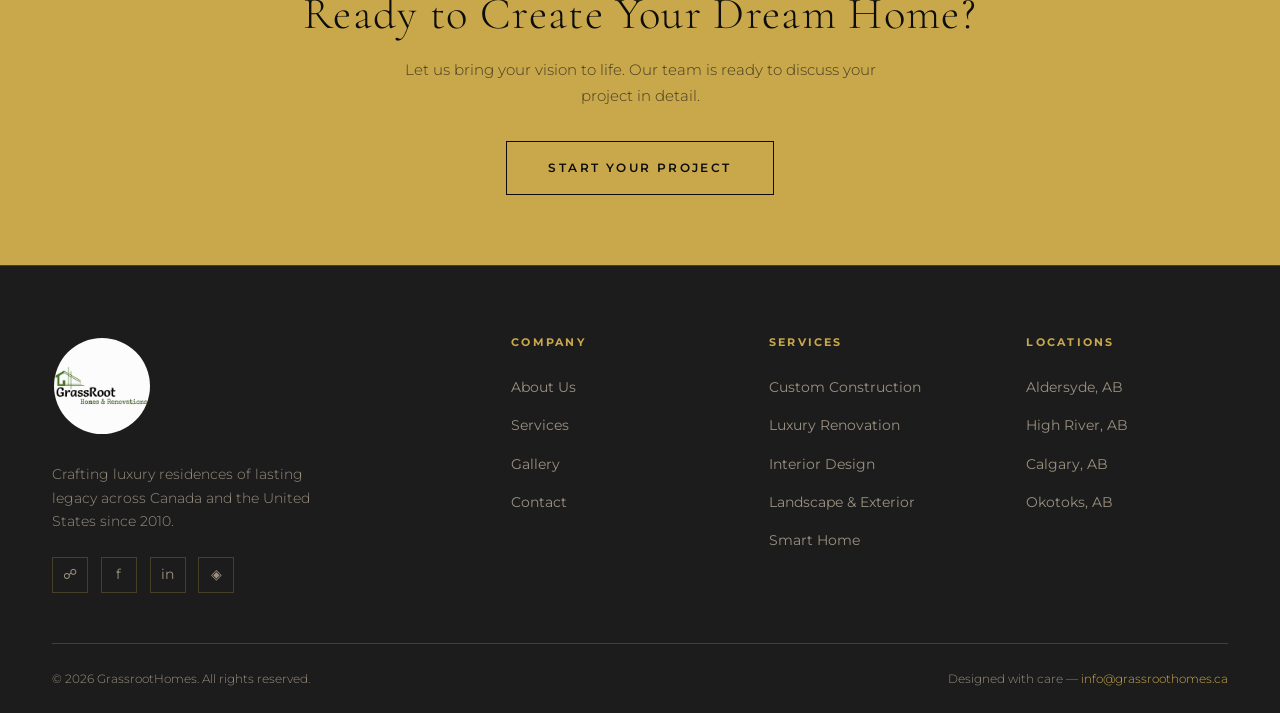
==== commit 7d8cc210: "Group gallery photos by location Add full-width Aldersyde and High River headings to the gallery gri" ====
--- a/gallery.html
+++ b/gallery.html
@@ -118,6 +118,12 @@
       <!-- Full Gallery Grid -->
       <div class="gallery-full" id="galleryGrid">
 
+        <!-- ── Aldersyde, Alberta ── -->
+        <div class="gallery-group-heading fade-up">
+          <h2>Aldersyde, Alberta</h2>
+          <span>Custom Home — Framing to Completion</span>
+        </div>
+
         <!-- Aldersyde: Stage 1 — Framing -->
         <div class="gallery-item fade-up" data-category="exterior construction">
           <img src="images/WhatsApp Image 2026-03-02 at 9.20.09 PM.jpeg"
@@ -148,6 +154,12 @@
                alt="Completed luxury home exterior at dusk"
                data-title="Final: Completed Home — Aldersyde, Alberta">
           <div class="gallery-overlay"><span>&#43;</span></div>
+        </div>
+
+        <!-- ── High River, Alberta ── -->
+        <div class="gallery-group-heading fade-up">
+          <h2>High River, Alberta</h2>
+          <span>Custom Home — Interiors, Build &amp; Exterior</span>
         </div>
 
         <!-- High River: Gourmet Kitchen -->
@@ -590,6 +602,15 @@
         galleryItems.forEach(item => {
           const cats = item.dataset.category || '';
           item.style.display = (filter === 'all' || cats.includes(filter)) ? '' : 'none';
+        });
+        // Hide a location heading when none of its photos match the filter
+        document.querySelectorAll('#galleryGrid .gallery-group-heading').forEach(heading => {
+          let el = heading.nextElementSibling, hasVisible = false;
+          while (el && !el.classList.contains('gallery-group-heading')) {
+            if (el.style.display !== 'none') { hasVisible = true; break; }
+            el = el.nextElementSibling;
+          }
+          heading.style.display = hasVisible ? '' : 'none';
         });
       });
     });
--- a/css/styles.css
+++ b/css/styles.css
@@ -842,6 +842,31 @@
   height: 320px;
 }
 .gallery-full .gallery-item.tall img { height: 500px; }
+
+/* Location headings spanning the full gallery grid */
+.gallery-group-heading {
+  grid-column: 1 / -1;
+  display: flex;
+  align-items: baseline;
+  flex-wrap: wrap;
+  gap: 0.4rem 1.2rem;
+  padding: 2.5rem 0 0.8rem;
+  border-bottom: 1px solid var(--border);
+  margin-bottom: 0.6rem;
+}
+.gallery-group-heading:first-child { padding-top: 0; }
+.gallery-group-heading h2 {
+  font-size: clamp(1.6rem, 3vw, 2.2rem);
+  color: var(--gold);
+  margin: 0;
+}
+.gallery-group-heading span {
+  font-size: 0.7rem;
+  font-weight: 600;
+  letter-spacing: 0.18em;
+  text-transform: uppercase;
+  color: var(--text-muted);
+}
 
 /* Lightbox */
 .lightbox {
